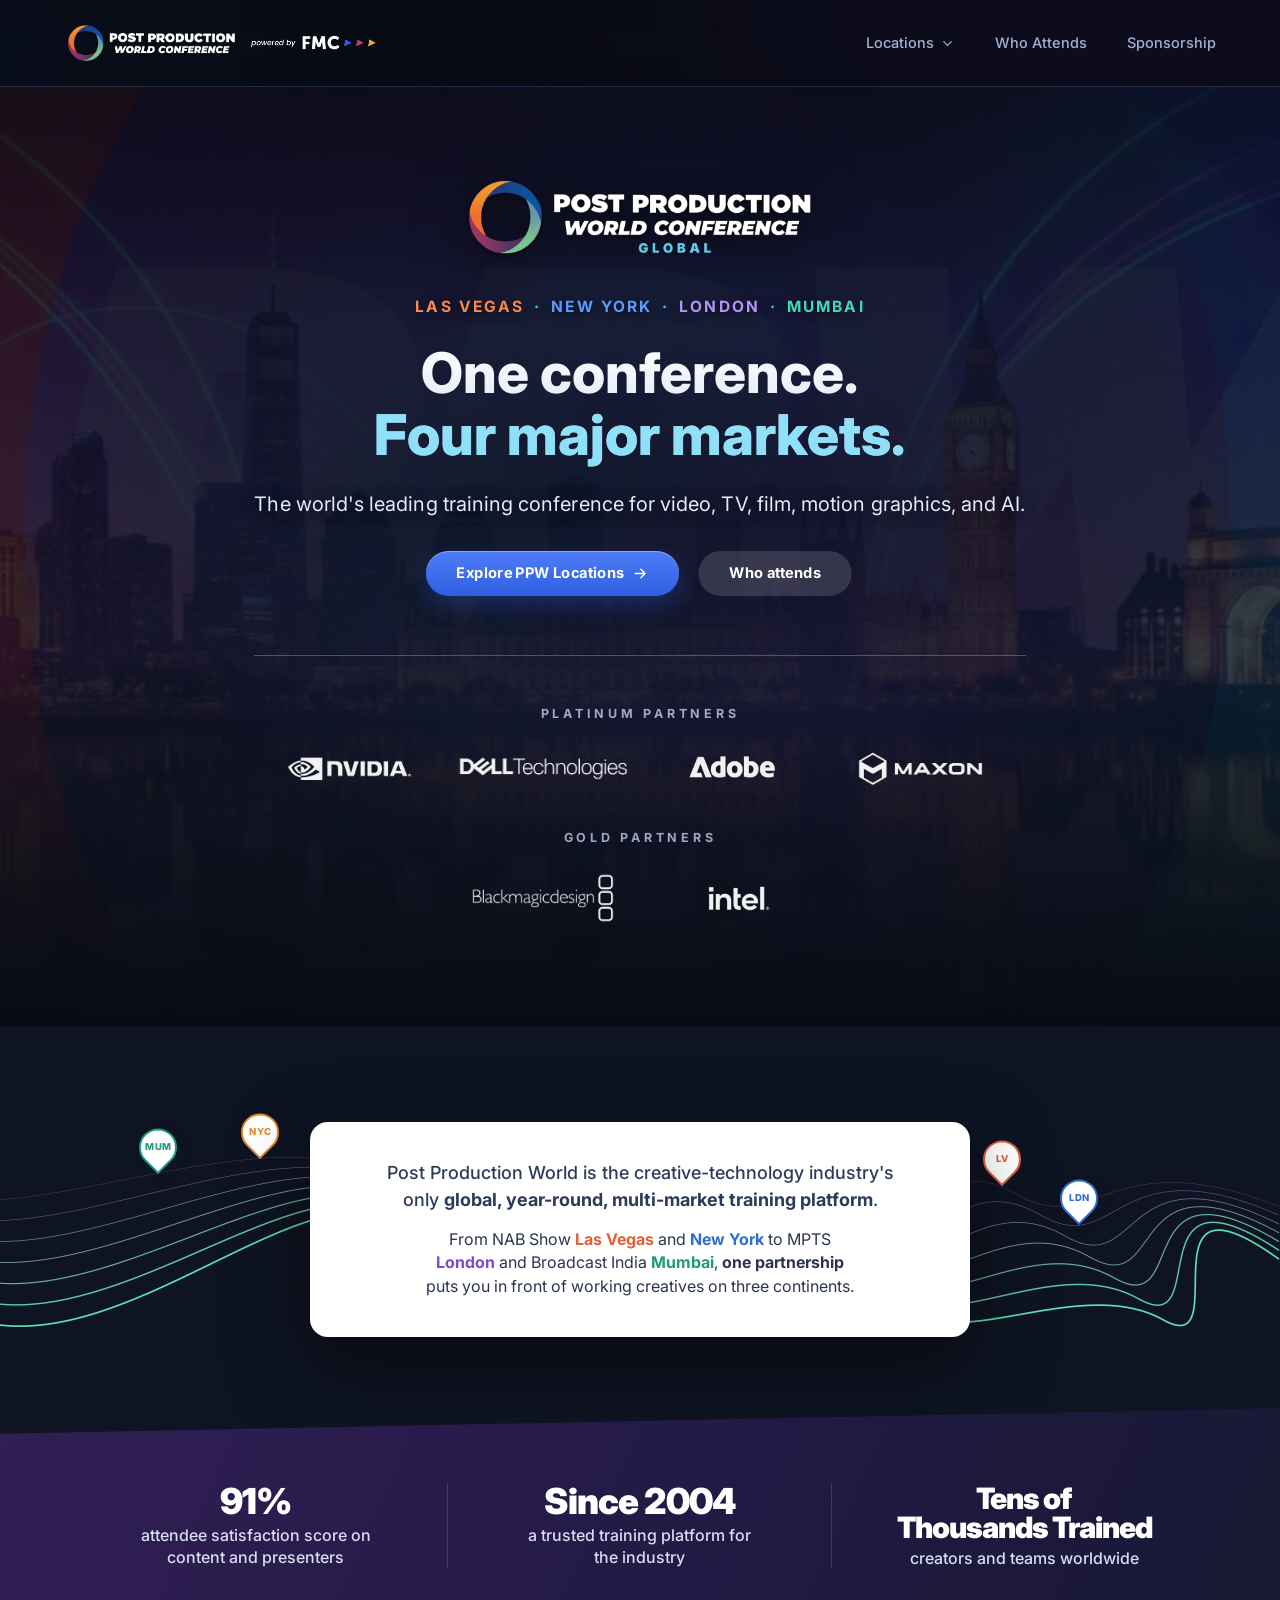
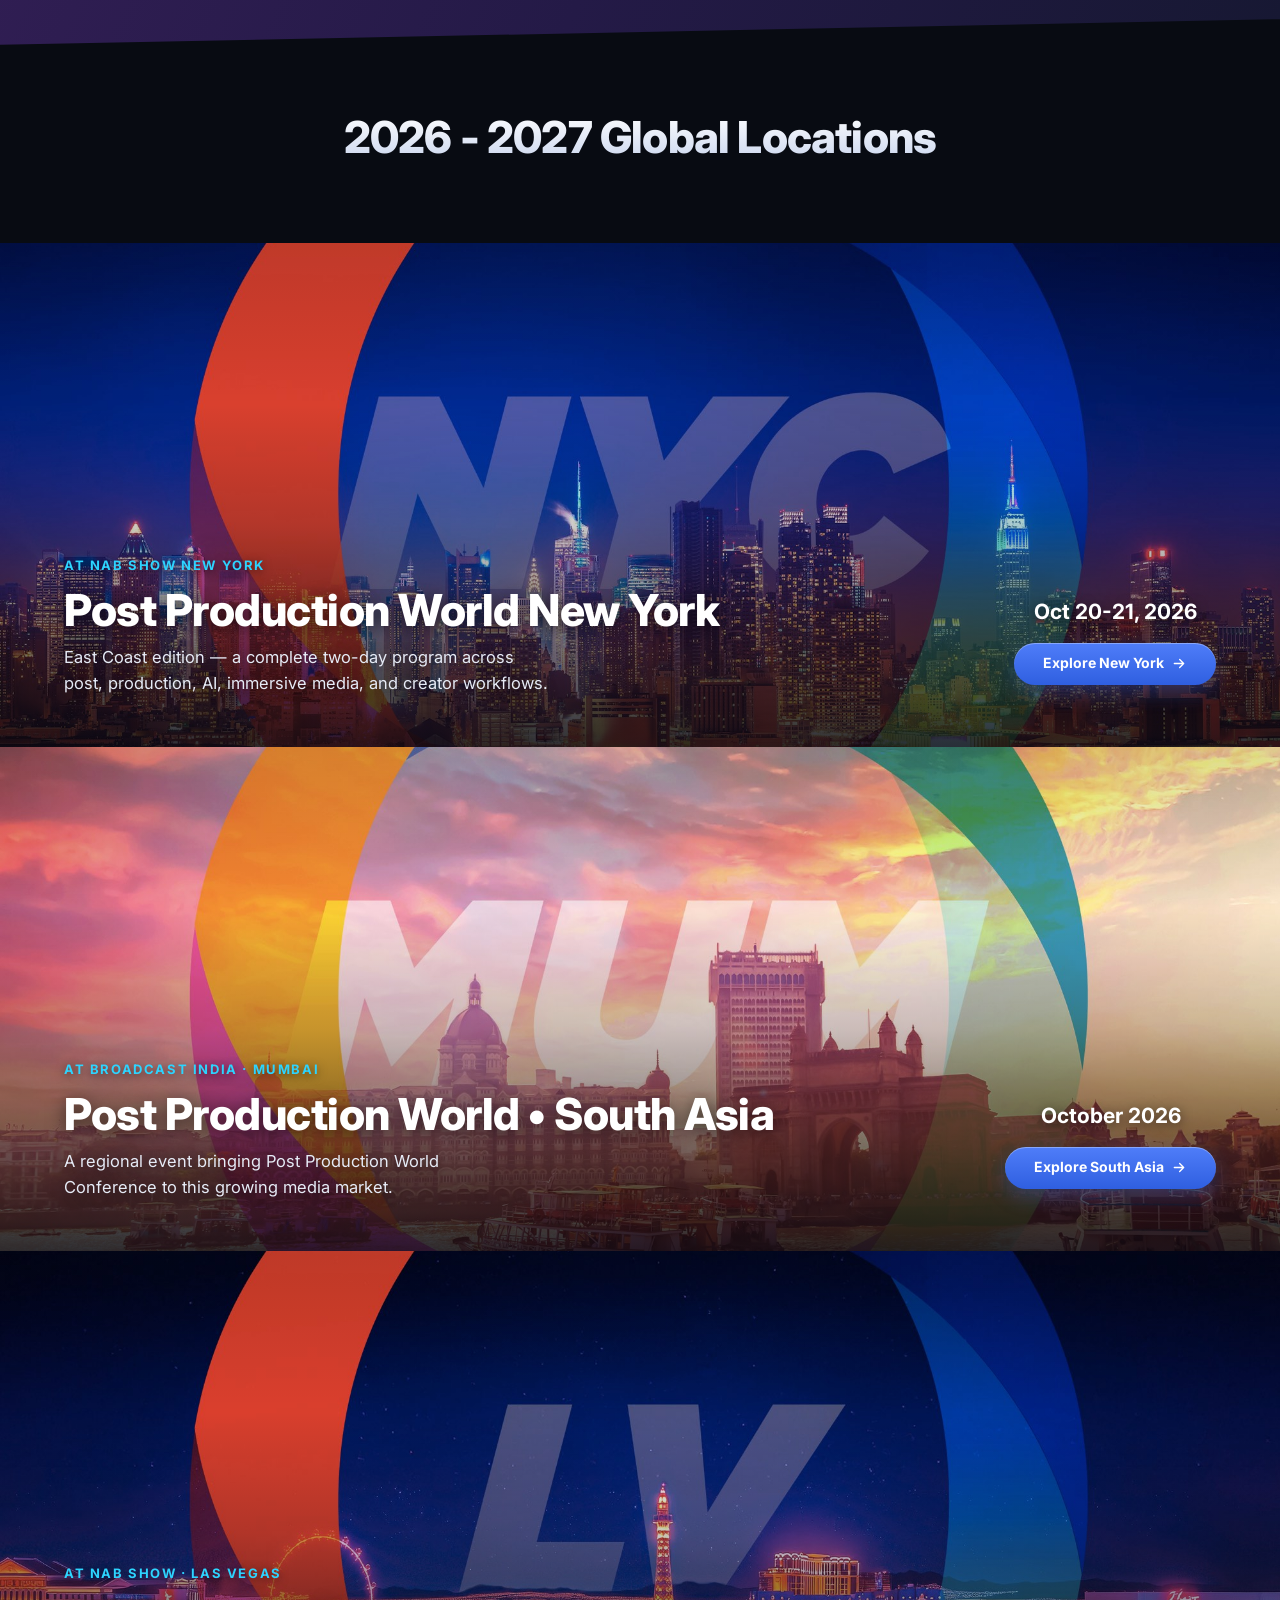
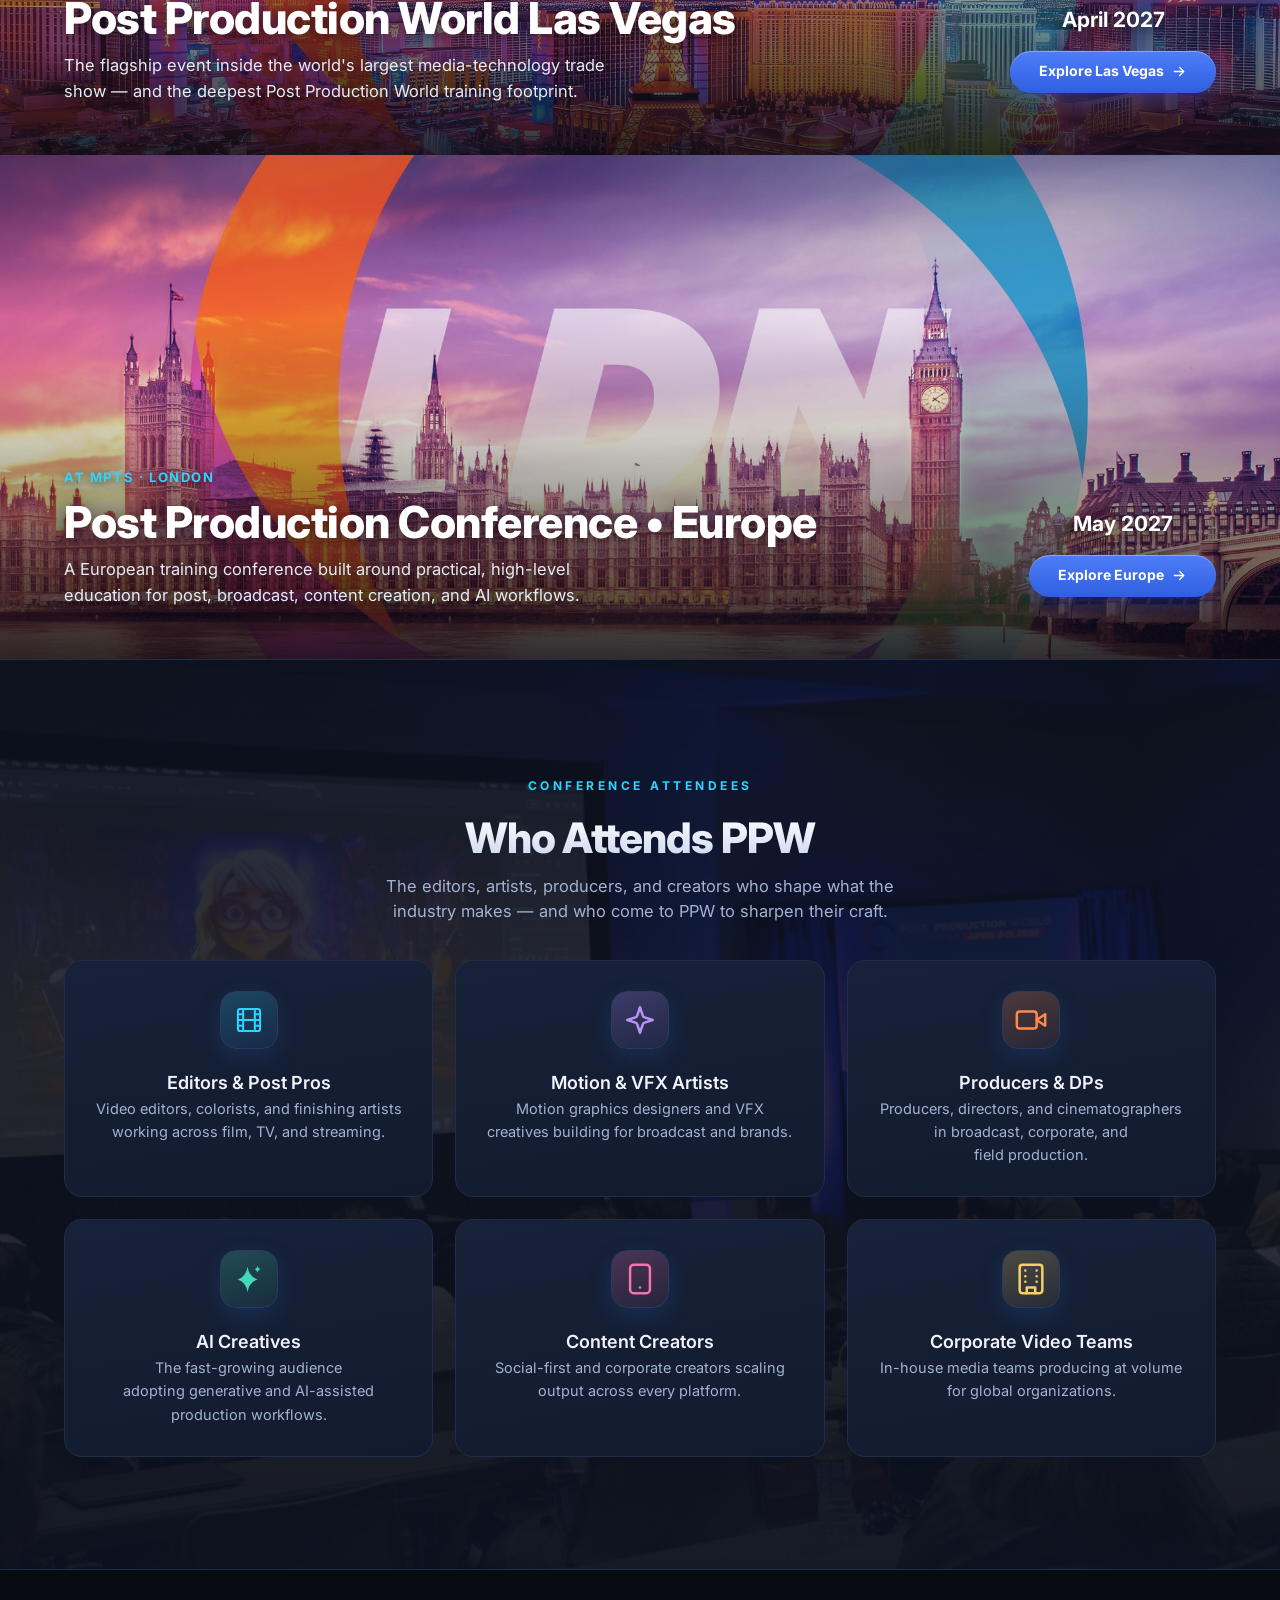
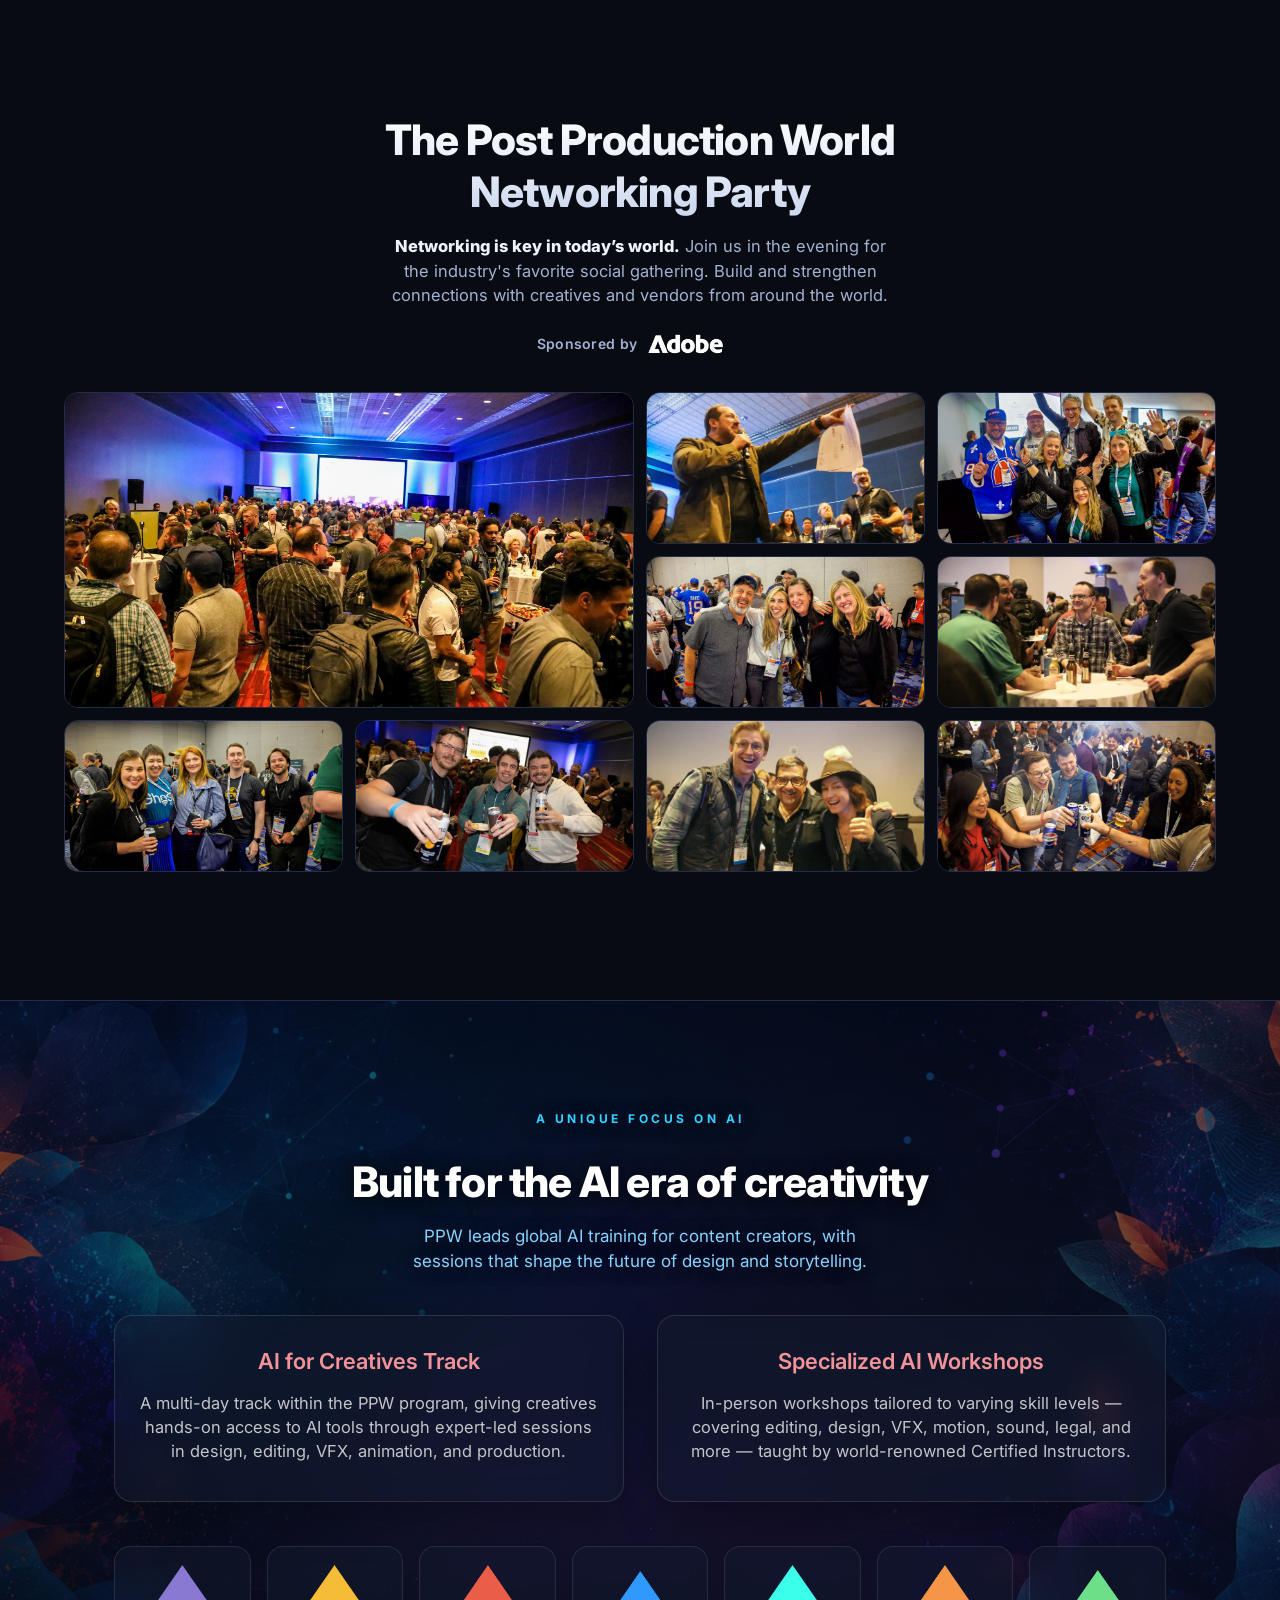
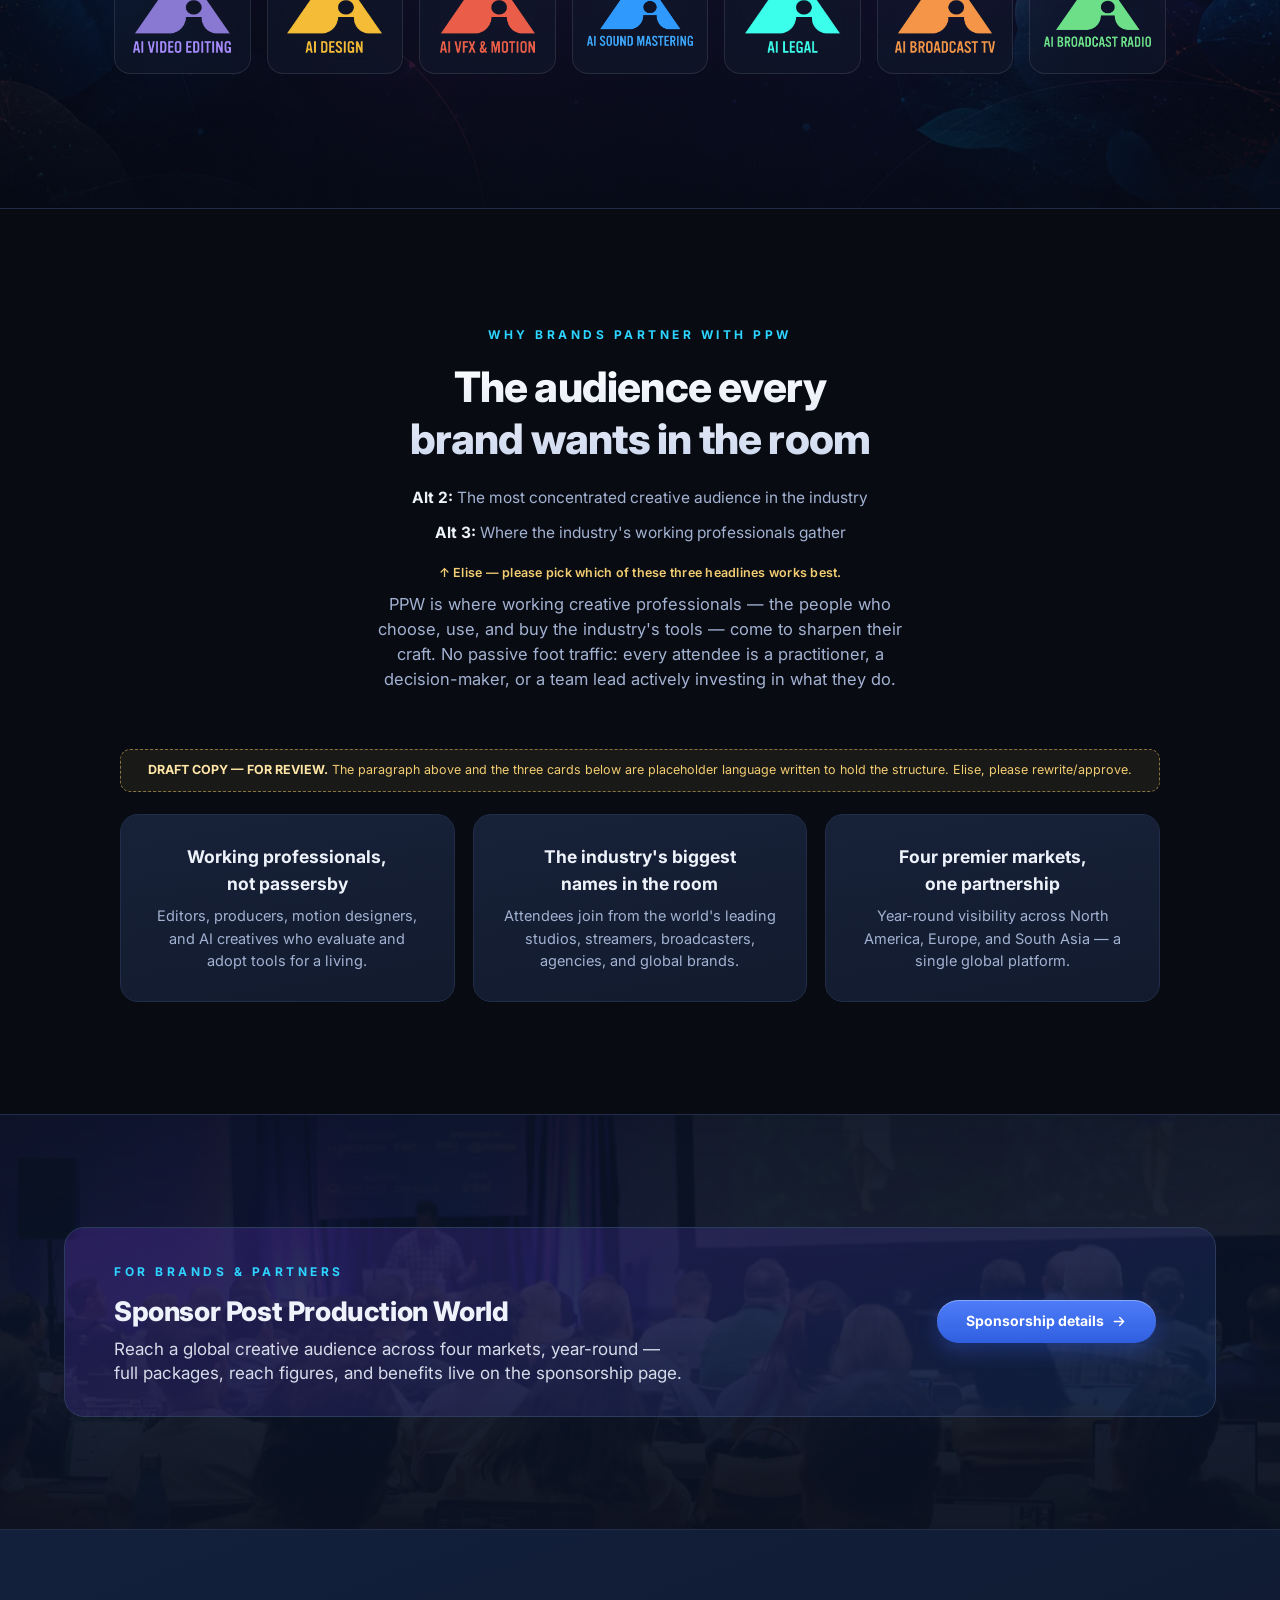
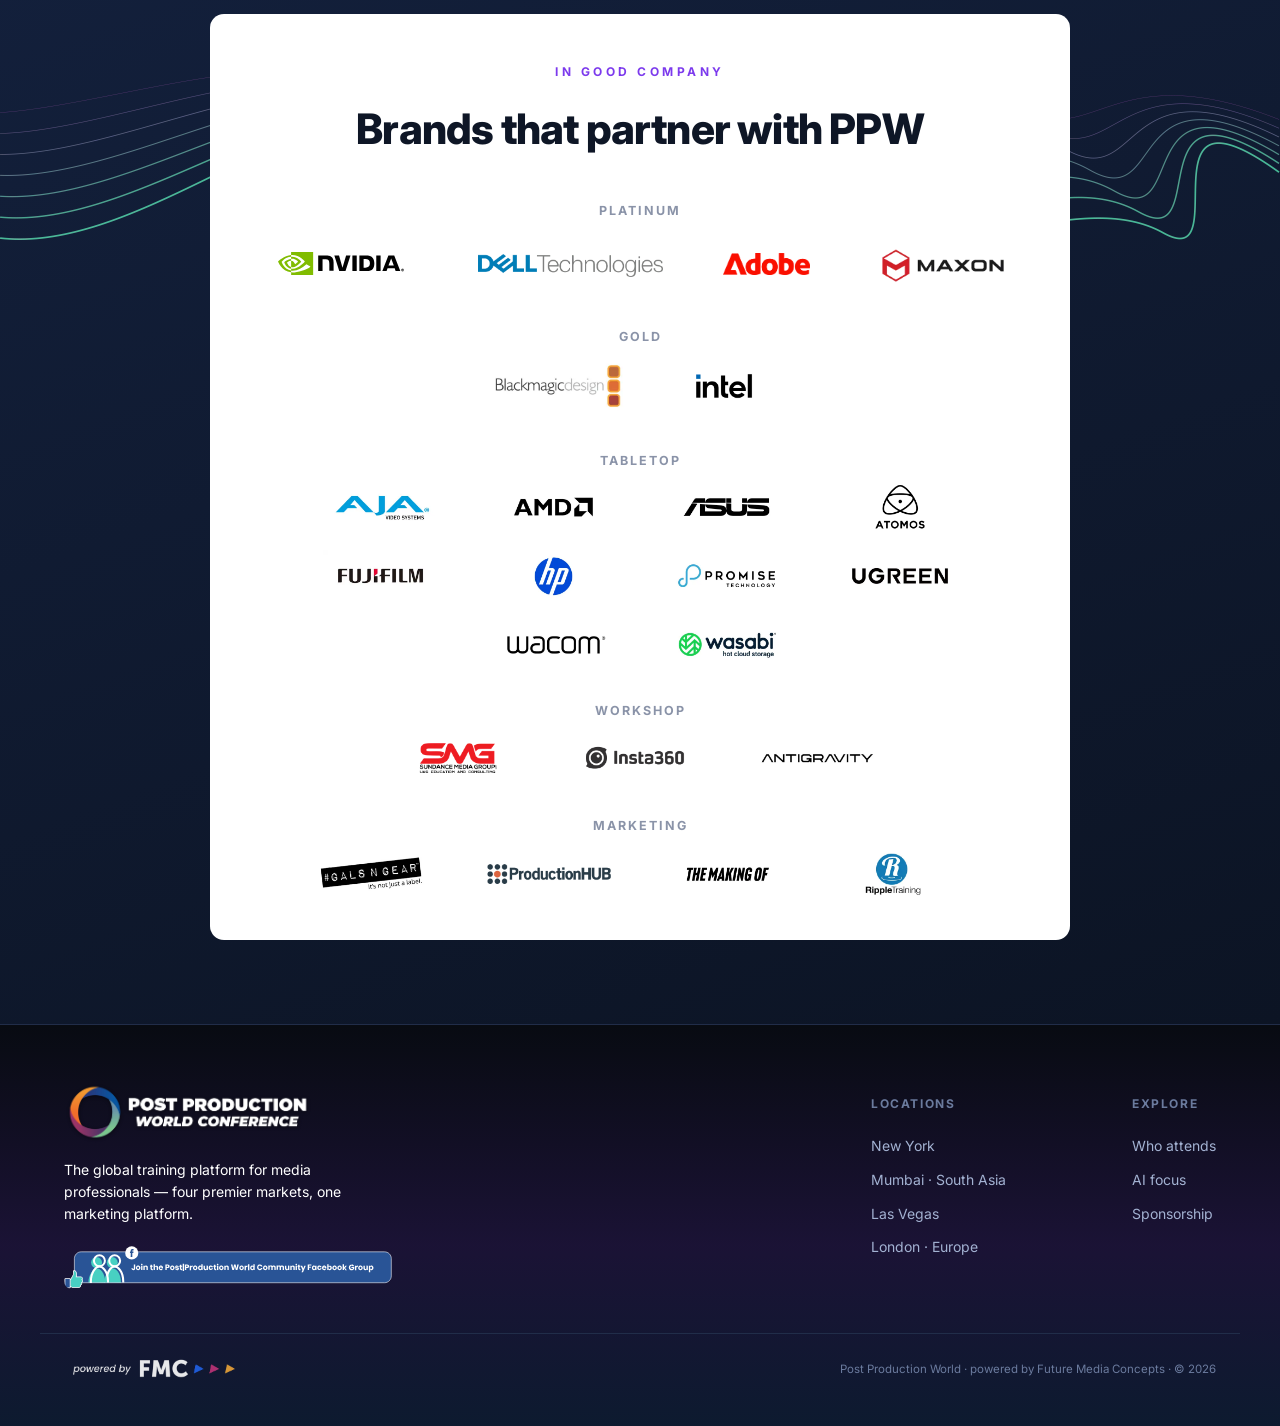
==== index.html @ 7ae93ef2 "Typography + spacing pass; bonus section rebuilt as deck's two-column layout - gb-card lead 18px/500" ====
<!DOCTYPE html>
<html lang="en">
<head>
<meta charset="UTF-8">
<meta name="viewport" content="width=device-width, initial-scale=1.0, viewport-fit=cover">
<title>Post Production World Conference — The Global Platform for Media Professionals</title>
<link rel="preconnect" href="https://fonts.googleapis.com">
<link rel="preconnect" href="https://fonts.gstatic.com" crossorigin>
<link rel="preconnect" href="https://api.fontshare.com" crossorigin>
<link href="https://api.fontshare.com/v2/css?f[]=satoshi@400,500,700,900&display=swap" rel="stylesheet">
<link href="https://fonts.googleapis.com/css2?family=Inter:wght@400;500;600;700;800&display=swap" rel="stylesheet">
<style>
  :root{--bg:#080b12;--bg-2:#0e1422;--panel:#121b2e;--panel-2:#172138;--line:#212d49;--line-2:#2c3a5c;--ink:#eef2fb;--ink-dim:#a3b2d2;--ink-faint:#6b7b9e;--accent:#3b82f6;--accent-2:#2dd4ff;--gold:#f6cf6a;--radius:18px;--maxw:1200px;--shadow:0 24px 60px rgba(0,0,0,.45)}
  *{box-sizing:border-box}
  html{-webkit-text-size-adjust:100%;scroll-behavior:smooth}
  body{margin:0;color:var(--ink);line-height:1.55;-webkit-font-smoothing:antialiased;font-size:16px;font-family:"Satoshi","Inter",-apple-system,BlinkMacSystemFont,"Segoe UI",Roboto,sans-serif;background:radial-gradient(1100px 720px at 86% -6%, rgba(124,58,237,.24), transparent 60%),
      radial-gradient(1000px 640px at -12% 6%, rgba(45,130,246,.20), transparent 58%),
      radial-gradient(1200px 900px at 50% 112%, rgba(109,40,217,.20), transparent 62%),
      var(--bg);background-attachment:fixed}
  a{color:inherit}
  .wrap{max-width:var(--maxw);margin:0 auto;padding:0 24px}
  h1,h2,h3{font-family:"Satoshi","Inter",sans-serif;text-wrap:balance;margin:0}
  p,.sec-desc,.hero-sub,.desc{text-wrap:pretty}
  .ic{width:1em;height:1em;display:inline-block;fill:none;stroke:currentColor;stroke-width:2;stroke-linecap:round;stroke-linejoin:round;flex:none}
  .proto-banner{background:linear-gradient(90deg,#19233c,#141d33);border-bottom:1px solid var(--line);font-size:12.5px;color:var(--ink-dim);text-align:center;padding:8px 16px;letter-spacing:.2px}
  .proto-banner b{color:var(--ink)}
  /* ---------- nav ---------- */
  header.nav{position:sticky;top:0;z-index:60;background:rgba(8,11,18,.78);backdrop-filter:blur(16px) saturate(1.2);border-bottom:1px solid var(--line)}
  .nav-inner{display:flex;align-items:center;gap:22px;height:86px}
  .nav-logo{height:46px;width:auto;display:block}
  .nav-links{display:flex;gap:40px;margin-left:auto;align-items:center;font-size:14.5px}
  .nav-links a{text-decoration:none;color:var(--ink-dim);font-weight:500;transition:color .15s}
  .nav-links a:hover{color:var(--ink)}
  .dd{position:relative;display:flex;align-items:center}
  .dd-btn{display:inline-flex;align-items:center;gap:6px;background:none;border:0;color:var(--ink-dim);font:inherit;font-size:14.5px;font-weight:500;cursor:pointer;padding:0}
  .dd-btn .ic{width:15px;height:15px;transition:transform .2s}
  .dd:hover .dd-btn,.dd:focus-within .dd-btn{color:var(--ink)}
  .dd:hover .dd-btn .ic,.dd:focus-within .dd-btn .ic{transform:rotate(180deg)}
  .dd:hover .dd-menu,.dd:focus-within .dd-menu{opacity:1;visibility:visible;transform:translateX(-50%) translateY(0)}
  .dd-menu::before{content:"";position:absolute;top:-18px;left:0;right:0;height:18px}
  .dd-menu a{display:flex;align-items:center;justify-content:space-between;gap:18px;padding:12px 14px;border-radius:11px;text-decoration:none}
  .dd-menu a:hover{background:rgba(255,255,255,.05)}
  .dd-menu .lft{display:flex;align-items:center;gap:11px}
  .dd-menu .ic{width:16px;height:16px;color:var(--accent-2)}
  .dd-menu .d{font-size:12.5px;color:var(--ink-faint);white-space:nowrap}
  .dd-menu .all{justify-content:center;color:var(--accent-2);font-weight:700;font-size:13px;margin-top:2px;border-top:1px solid var(--line);border-radius:0 0 11px 11px}
  .btn:hover{transform:translateY(-1px);box-shadow:0 11px 26px rgba(47,95,224,.42),inset 0 1px 0 rgba(255,255,255,.32)}
  .btn.ghost{background:transparent;box-shadow:none;border-color:var(--line-2);color:var(--ink)}
  .btn.ghost:hover{background:rgba(255,255,255,.05);box-shadow:none}
  .btn.gold{background:linear-gradient(180deg,#4f7df9,#2f5fe0);color:#fff;border-color:transparent;box-shadow:0 8px 20px rgba(47,95,224,.32),inset 0 1px 0 rgba(255,255,255,.32)}
  .btn.gold:hover{box-shadow:0 11px 26px rgba(47,95,224,.42),inset 0 1px 0 rgba(255,255,255,.32)}
  @media(max-width:900px){.nav-links{display:none}}
  /* ---------- hero ---------- */
  .hero{position:relative;overflow:hidden;min-height:90vh;display:flex;align-items:center;padding:89px 0 49px;text-align:center}
  .hero-bg{position:absolute;inset:0;z-index:0;background-size:cover;background-position:center center;opacity:1}
  .hero-scrim{position:absolute;inset:0;z-index:0;background:radial-gradient(110% 144% at 39% 50%,rgba(8,11,18,.62),rgba(8,11,18,.12) 127%),linear-gradient(180deg,rgba(8,11,18,.52) 0%,rgba(8,11,18,.28) 22%,rgba(8,11,18,.3) 60%,rgba(8,11,18,.72) 84%,rgba(8,11,18,.97) 99%,var(--bg))}
  .hero-h1 .hl{color:#bef1ff;-webkit-text-fill-color:#93c7ff}
  .hero-h1 .hl2{color:rgba(135,223,250,.91);-webkit-text-fill-color:rgba(135,223,250,.91)}
  .hero-logo{height:74px;width:auto;margin:26px auto 28px;display:block;filter:drop-shadow(0 8px 30px rgba(0,0,0,.95))}
  .hero .wrap{position:relative;z-index:1}
  .eyebrow{display:inline-flex;align-items:center;gap:10px;font-size:15.5px;letter-spacing:2.1px;text-transform:uppercase;color:var(--accent-2);font-weight:700;margin-bottom:24px;text-shadow:0 2px 10px rgba(0,0,0,.5)}
  .eyebrow .dot{width:7px;height:7px;border-radius:50%;background:var(--accent-2);box-shadow:0 0 16px var(--accent-2)}
  .hero-banner{max-width:880px;width:100%;height:auto;margin:0 auto 30px;display:block;border-radius:20px;border:1px solid rgba(255,255,255,.14);box-shadow:0 40px 100px rgba(0,0,0,.65)}
  /* hero partner strip */
  .partner-tier{text-align:center}
  .partner-tier-label{font-size:12.5px;letter-spacing:.3em;text-transform:uppercase;color:rgba(210,220,245,.74);font-weight:700}
  .partner-grid{display:grid;align-items:center;justify-items:center}
  .partner-grid.platinum{grid-template-columns:repeat(4,minmax(0,1fr));gap:40px 4px;max-width:1040px;margin:8px auto 0}
  .partner-grid.gold{grid-template-columns:repeat(2,minmax(0,1fr));gap:36px 0;max-width:388px;margin:30px auto 0}
  .pslot{width:100%;max-width:230px;height:74px;display:flex;align-items:center;justify-content:center}
  .plogo{display:block;width:auto;height:auto;object-fit:contain;opacity:.94;filter:brightness(1.08);transition:opacity .2s}
  .plogo:hover{opacity:1}
  .logo-nvidia{max-width:153px;max-height:47px}
  .logo-dell{max-width:187px;max-height:61px}
  .logo-adobe{max-width:132px;max-height:49px}
  .logo-maxon{max-width:200px;max-height:47px}
  .logo-blackmagic{max-width:162px;max-height:50px}
  .logo-intel{max-width:118px;max-height:46px}
  @media(max-width:820px){
    .partner-grid.platinum{grid-template-columns:repeat(2,1fr);gap:30px 40px;max-width:440px}
    .partner-grid.gold{grid-template-columns:repeat(2,1fr);gap:30px 46px;max-width:380px}
    .pslot{height:56px;max-width:170px}
    .logo-nvidia{max-width:120px;max-height:34px}
    .logo-dell{max-width:146px;max-height:42px}
    .logo-adobe{max-width:104px;max-height:36px}
    .logo-maxon{max-width:150px;max-height:34px}
    .logo-blackmagic{max-width:132px;max-height:38px}
    .logo-intel{max-width:96px;max-height:34px}
  }
  /* ---------- stat band ---------- */
  .statband{border-top:1px solid var(--line);border-bottom:1px solid var(--line);background:rgba(255,255,255,.015)}
  .stats{display:grid;grid-template-columns:repeat(5,1fr)}
  .stat{padding:30px 16px;text-align:center;border-right:1px solid var(--line)}
  .stat:last-child{border-right:0}
  .stat .n{font-family:"Satoshi","Inter",sans-serif;font-size:clamp(26px,3.6vw,36px);font-weight:800;letter-spacing:-1px;background:linear-gradient(180deg,#fff,#a3b2d2);-webkit-background-clip:text;background-clip:text;color:transparent}
  .stat .l{font-size:11.5px;color:var(--ink-faint);text-transform:uppercase;letter-spacing:1.4px;margin-top:8px;font-weight:600}
  @media(max-width:820px){.stats{grid-template-columns:repeat(2,1fr)}.stat{border-bottom:1px solid var(--line)}
    .stat:nth-child(odd){border-right:1px solid var(--line)}.stat:nth-child(even){border-right:0}
    .stat:last-child{grid-column:1/-1;border-bottom:0}}
  .sec-head.center{margin-inline:auto;text-align:center}
  .sec-head.center .sec-desc{max-width:600px;margin-inline:auto;text-wrap:balance}
  /* ---------- location cards ---------- */
  .loc-grid{display:grid;grid-template-columns:repeat(2,1fr);gap:20px}
  @media(max-width:780px){.loc-grid{grid-template-columns:1fr}}
  .loc.featured{border-color:rgba(45,212,255,.5);box-shadow:0 0 0 1px rgba(45,212,255,.25),0 24px 60px rgba(45,212,255,.08)}
  .loc .glow{position:absolute;inset:0;opacity:.6;background:radial-gradient(460px 220px at 100% 0,var(--gc,transparent),transparent 70%)}
  .loc .inner{position:relative;display:flex;flex-direction:column;flex:1;padding:26px 30px 30px}
  .loc-hero{height:212px;background-size:cover;background-position:center;position:relative}
  .loc-hero::after{content:"";position:absolute;inset:0;background:linear-gradient(155deg,var(--gc),transparent 52%),linear-gradient(180deg,transparent 58%,rgba(8,11,18,.35) 82%,var(--panel))}
  .loc-head{display:flex;align-items:center;gap:13px;margin-bottom:20px}
  .loc-ht{flex:1;min-width:0}
  .loc-date{flex:none;text-align:right;padding-left:14px;margin-left:6px;border-left:1px solid var(--line-2)}
  .loc-date .dm{display:block;font-family:"Satoshi","Inter",sans-serif;font-weight:800;font-size:17px;line-height:1.05;letter-spacing:-.3px;white-space:nowrap;color:#fff}
  .loc-date .dy{display:block;font-size:13px;color:var(--ink-dim);margin-top:3px;font-weight:600}
  .loc-ring{width:40px;height:40px;flex:none}
  .loc-name{font-family:"Satoshi","Inter",sans-serif;font-weight:700;font-size:23px;line-height:1.05;letter-spacing:-.4px}
  .loc-region{font-size:13px;color:var(--ink-dim);font-weight:600;margin-top:4px;letter-spacing:.2px}
  .loc .wm{height:54px;width:auto;max-width:100%;object-fit:contain;object-position:left center;display:block;margin-bottom:22px}
  .loc .meta{display:flex;flex-wrap:wrap;gap:9px 18px;margin-bottom:16px}
  .loc .meta span{display:inline-flex;align-items:center;gap:8px;font-size:13.5px;font-weight:600;color:var(--ink-dim)}
  .loc .meta .ic{width:16px;height:16px;color:var(--accent-2)}
  .loc .desc{color:var(--ink-dim);font-size:14.5px;line-height:1.6;margin:0 0 22px}
  .loc .foot{display:flex;align-items:center;justify-content:space-between;gap:14px;margin-top:auto}
  .loc .go{display:inline-flex;align-items:center;gap:8px;font-weight:700;font-size:14.5px;color:var(--accent-2)}
  .loc .go .ic{width:17px;height:17px;transition:transform .18s}
  .loc:hover .go .ic{transform:translateX(4px)}
  .live-tag{display:inline-flex;align-items:center;gap:8px;font-size:11px;font-weight:800;letter-spacing:.6px;text-transform:uppercase;color:var(--accent-2)}
  .live-tag .pulse{width:8px;height:8px;border-radius:50%;background:var(--accent-2);animation:pulse 1.9s infinite}
  @keyframes pulse{0%{box-shadow:0 0 0 0 rgba(45,212,255,.5)}70%{box-shadow:0 0 0 8px rgba(45,212,255,0)}100%{box-shadow:0 0 0 0 rgba(45,212,255,0)}}
  /* ---------- who attends ---------- */
  .who-grid{display:grid;grid-template-columns:repeat(3,1fr);gap:18px}
  @media(max-width:780px){.who-grid{grid-template-columns:1fr}}
  .who{background:linear-gradient(170deg,var(--panel-2),var(--panel));border:1px solid var(--line);border-radius:18px;padding:30px;transition:border-color .18s,transform .18s;text-align:center;display:flex;flex-direction:column;align-items:center}
  .who:hover{border-color:var(--line-2);transform:translateY(-4px)}
  .who .ibox{width:58px;height:58px;border-radius:16px;display:flex;align-items:center;justify-content:center;background:linear-gradient(160deg,rgba(45,212,255,.22),rgba(59,130,246,.10));border:1px solid var(--line-2);color:var(--accent-2);box-shadow:0 8px 24px rgba(45,130,246,.16)}
  .who:nth-child(2) .ibox{background:linear-gradient(160deg,rgba(167,139,250,.26),rgba(167,139,250,.08));color:#b794f6}
  .who:nth-child(3) .ibox{background:linear-gradient(160deg,rgba(255,138,76,.24),rgba(255,138,76,.07));color:#ff8a4c}
  .who:nth-child(4) .ibox{background:linear-gradient(160deg,rgba(67,217,184,.24),rgba(67,217,184,.07));color:#43d9b8}
  .who:nth-child(5) .ibox{background:linear-gradient(160deg,rgba(244,114,182,.24),rgba(244,114,182,.07));color:#f472b6}
  .who:nth-child(6) .ibox{background:linear-gradient(160deg,rgba(246,207,106,.24),rgba(246,207,106,.07));color:#f6cf6a}
  .who p{margin:0;color:var(--ink-dim);font-size:14.5px;line-height:1.6}
  /* ---------- sponsorship value prop ---------- */
  .spon-wrap{background:linear-gradient(160deg,rgba(59,130,246,.12),rgba(45,212,255,.04));border:1px solid var(--line-2);border-radius:26px;padding:48px}
  @media(max-width:600px){.spon-wrap{padding:30px}}
  .spon-grid{display:grid;grid-template-columns:1.1fr .9fr;gap:40px;align-items:center}
  @media(max-width:860px){.spon-grid{grid-template-columns:1fr;gap:28px}}
  .spon-points{list-style:none;padding:0;margin:22px 0 0}
  .spon-points li{display:flex;gap:13px;padding:11px 0;font-size:15px;color:var(--ink-dim);line-height:1.5;border-bottom:1px solid rgba(255,255,255,.07)}
  .spon-points li b{color:#fff}
  .spon-points .ck{flex:none;width:22px;height:22px;border-radius:50%;background:rgba(45,212,255,.16);color:var(--accent-2);display:flex;align-items:center;justify-content:center;margin-top:1px}
  .spon-points .ck .ic{width:13px;height:13px}
  .tiers{display:flex;flex-direction:column;gap:13px}
  .tier-row{display:flex;align-items:center;justify-content:space-between;gap:14px;background:var(--panel);border:1px solid var(--line);border-radius:14px;padding:18px 20px}
  .tier-row .tn{font-family:"Satoshi","Inter",sans-serif;font-weight:700;font-size:16px}
  .tier-row .tt{font-size:12.5px;color:var(--ink-faint);margin-top:3px}
  .tier-row.plat{border-color:rgba(246,207,106,.45);background:linear-gradient(160deg,rgba(246,207,106,.10),transparent)}
  .tier-row.plat .tn{color:var(--gold)}
  .dot-tier{width:11px;height:11px;border-radius:50%;flex:none}
  /* ---------- sponsor wall ---------- */
  .tier-label{text-align:center;font-size:12.5px;letter-spacing:2px;text-transform:uppercase;color:#9099ac;font-weight:700;margin:42px 0 24px}
  .wall{display:flex;flex-wrap:wrap;align-items:center;justify-content:center;gap:30px 56px;margin-inline:auto}
  .wall.table{max-width:980px}
  .wall.workshop{max-width:600px}
  .wall.marketing{max-width:840px}
  .tile{background:none;border:0;box-shadow:none;padding:0;display:flex;align-items:center;justify-content:center}
  /*LOWER-CHIP*/
  .wall.table .tile,.wall.workshop .tile,.wall.marketing .tile{background:#fff;border-radius:12px;padding:0 22px;height:62px;box-shadow:0 8px 22px rgba(0,0,0,.28)}
  .tile img{filter:none;opacity:1;width:auto;object-fit:contain}
  @media(max-width:760px){.wall{gap:24px 38px}.wall .tile img{height:30px!important;max-width:130px}}
  /* ---------- cta strip ---------- */
  .cta-strip{position:relative;overflow:hidden;text-align:center;background:linear-gradient(160deg,var(--panel),var(--bg-2));border:1px solid var(--line-2);border-radius:26px;padding:60px 30px}
  .cta-strip .glow{position:absolute;inset:0;background:radial-gradient(600px 240px at 50% 0,rgba(45,212,255,.14),transparent 70%)}
  .cta-strip h2{position:relative;font-size:clamp(28px,4vw,40px);font-weight:800;letter-spacing:-.6px;margin-bottom:14px}
  .cta-strip p{position:relative;color:var(--ink-dim);max-width:560px;margin:0 auto 30px;font-size:16.5px}
  .cta-strip .hero-cta{position:relative}
  /* AI focus */
  #ai::after{content:"";position:absolute;inset:0;z-index:0;background:linear-gradient(180deg,rgba(8,11,18,.5),rgba(8,11,18,.72))}
  #ai .wrap{position:relative;z-index:1}
  .ai-wrap{position:relative;border:1px solid rgba(255,255,255,.1);border-radius:26px;padding:50px;background:rgba(10,14,24,.32);backdrop-filter:blur(3px)}
  #ai .sec-desc{color:#86d3ff;font-size:17px;line-height:21px}
  .ai-wrap>*{position:relative;z-index:1}
  /* networking collage */
  .collage{display:grid;grid-template-columns:repeat(4,1fr);grid-auto-rows:152px;gap:12px}
  .collage a{overflow:hidden;border-radius:14px;border:1px solid var(--line);display:block}
  .collage img{width:100%;height:100%;object-fit:cover;display:block;transition:transform .35s}
  .collage a:hover img{transform:scale(1.05)}
  .collage .big{grid-column:span 2;grid-row:span 2}
  @media(max-width:700px){.collage{grid-template-columns:repeat(2,1fr);grid-auto-rows:128px}.collage .big{grid-column:span 2;grid-row:span 2}}
  @media(max-width:600px){.ai-wrap{padding:30px}}
  .ai-cards{display:grid;grid-template-columns:1fr 1fr;gap:33px;margin-top:40px}
  @media(max-width:760px){.ai-cards{grid-template-columns:1fr}}
  .ai-card h3{font-size:22px;margin:0 0 14px;font-weight:600;color:#f19399}
  .ai-card p{margin:0;color:#c3c5c8;font-size:16.5px;line-height:1.45}
  .ai-badge svg{width:50px;height:50px}
  .ai-badge .bl{font-size:13px;font-weight:700;letter-spacing:.2px;color:var(--ink);line-height:1.25}
  .ai-badge .bc{font-size:9.5px;letter-spacing:2px;text-transform:uppercase;color:var(--ink-dim);font-weight:600}
  .foot-logo{height:30px;margin:0 auto 18px;display:block;opacity:.92}
  /* ===== premium pass ===== */
  section.block>.wrap{position:relative;z-index:1}
  .loc{position:relative;background:radial-gradient(135% 60% at 50% 0,var(--gc),transparent 56%),linear-gradient(170deg,var(--panel),var(--bg-2));border:1px solid var(--line);border-radius:var(--radius);padding:0;overflow:hidden;text-decoration:none;display:flex;flex-direction:column;transition:transform .2s,border-color .2s,box-shadow .25s}
  .loc:hover{border-color:var(--line-2);transform:translateY(-4px);box-shadow:0 24px 60px rgba(0,0,0,.45),0 0 0 1px rgba(124,58,237,.28),0 18px 50px rgba(124,58,237,.2)}
  .who,.fcard{transition:transform .2s,border-color .2s,box-shadow .25s}
  .who:hover,.fcard:hover{box-shadow:0 22px 50px rgba(0,0,0,.4),0 0 40px rgba(99,102,241,.13)}
  .reveal{opacity:0;transform:translateY(24px);transition:opacity .8s cubic-bezier(.2,.7,.2,1),transform .8s cubic-bezier(.2,.7,.2,1)}
  .reveal.in{opacity:1;transform:none}
  .review-strip{background:rgba(245,196,81,.1);border-bottom:1px solid rgba(245,196,81,.34);color:#f3cd72;font-size:12px;text-align:center;padding:7px 16px;letter-spacing:.2px}
  .review-strip b{color:#ffe6a6}
  .review-flag{max-width:var(--maxw);margin:18px auto 0;padding:10px 16px;font-size:12.5px;line-height:1.5;color:#f3cd72;background:rgba(245,196,81,.07);border:1px dashed rgba(245,196,81,.4);border-radius:10px}
  .review-flag b{color:#ffe6a6}
  .spon-bridge{display:flex;align-items:center;justify-content:space-between;gap:28px;flex-wrap:wrap;background:linear-gradient(160deg,rgba(124,58,237,.22),rgba(45,130,246,.10));border:1px solid var(--line-2);border-radius:20px;padding:30px 49px}
  .spon-bridge .sb-h{font-family:"Satoshi","Inter",sans-serif;font-size:27px;font-weight:800;margin:8px 0 6px;letter-spacing:-.4px}
  @media(max-width:700px){.spon-bridge{padding:26px 24px}}
  footer{text-align:center;position:relative;overflow:hidden;border-top:1px solid var(--line);padding:0;margin-top:0}
  .foot-glow{position:absolute;inset:0;background:linear-gradient(180deg,transparent,rgba(124,58,237,.16) 55%,rgba(45,130,246,.13));pointer-events:none}
  .foot-inner{position:relative;display:grid;grid-template-columns:1fr auto auto;gap:95px;padding:53px 24px 38px;text-align:left}
  .foot-inner > .foot-col:nth-child(2){padding-right:11px}
  .foot-ppw{height:68px;width:auto;margin-bottom:13px;display:block}
  .foot-brand p{color:#ffffff;font-size:14px;line-height:1.6;max-width:330px;margin:0 0 20px}
  .fb-btn{display:inline-flex;align-items:center;gap:10px;background:#1877f2;color:#fff;text-decoration:none;font-weight:700;font-size:14px;padding:11px 18px;border-radius:12px;box-shadow:0 10px 26px rgba(24,119,242,.4);transition:transform .15s}
  .fb-btn:hover{transform:translateY(-1px)}
  .fb-btn svg{width:18px;height:18px;fill:#fff}
  .foot-col h4{font-size:12px;letter-spacing:1.6px;text-transform:uppercase;color:var(--ink-faint);margin:17px 0 16px;font-weight:700}
  .foot-col a{display:block;color:var(--ink-dim);text-decoration:none;font-size:14px;padding:6px 0}
  .foot-col a:hover{color:var(--ink)}
  .foot-bottom{position:relative;display:flex;align-items:center;justify-content:space-between;gap:18px;flex-wrap:wrap;border-top:1px solid var(--line);padding:22px 24px 44px}
  .foot-fmc{height:26px;width:auto;opacity:.9;padding-left:9px}
  footer .small{color:var(--ink-faint);font-size:12.5px;line-height:1.5}
  @media(max-width:760px){.foot-inner{grid-template-columns:1fr 1fr;gap:30px;padding:46px 22px 30px}.foot-brand{grid-column:1/-1}}
  /* comparison labels */
  .cmp-label{max-width:var(--maxw);margin:0 auto;padding:0 24px;text-align:center}
  .cmp-label .tag{display:inline-block;font-size:10.5px;letter-spacing:2px;text-transform:uppercase;color:#06222a;background:var(--accent-2);padding:5px 12px;border-radius:999px;font-weight:800}
  .cmp-label .lbl{display:block;margin-top:10px;color:var(--ink-faint);font-size:12.5px;letter-spacing:1.4px;text-transform:uppercase;font-weight:700}
  /* editions B */
  .editions-b{position:relative;overflow:hidden}
  .editions-b .edb-bg{position:absolute;inset:0;background:url(ppw-assets/global-map.webp) center/cover;opacity:.1;z-index:0}
  .editions-b::after{content:"";position:absolute;inset:0;background:radial-gradient(1100px 520px at 50% 24%,rgba(124,58,237,.14),transparent 72%);z-index:1;pointer-events:none}
  .wave-top{position:absolute;top:-1px;left:0;width:100%;line-height:0;z-index:3}
  .wave-top svg{width:100%;height:56px;display:block}
  .edb-grid{display:grid;grid-template-columns:1fr 1fr;gap:22px;margin-top:8px}
  @media(max-width:780px){.edb-grid{grid-template-columns:1fr}}
  .edb-card{position:relative;display:block;border-radius:20px;overflow:hidden;border:1px solid var(--line);border-top:3px solid var(--rc);text-decoration:none;background:var(--panel);transition:transform .2s,border-color .2s,box-shadow .25s}
  .edb-card:hover{transform:translateY(-4px);box-shadow:0 26px 60px rgba(0,0,0,.4)}
  .edb-img{height:236px;background-size:cover;background-position:center 36%;position:relative}
  .edb-img::after{content:"";position:absolute;inset:0;background:linear-gradient(180deg,transparent 42%,rgba(8,11,18,.5) 76%,var(--panel))}
  .edb-body{position:relative;padding:0 26px 26px;margin-top:-44px;z-index:1}
  .edb-name{font-family:"Satoshi","Inter",sans-serif;font-size:24px;font-weight:800;color:var(--rc);letter-spacing:-.4px}
  .edb-meta{color:var(--accent-2);font-size:13px;font-weight:600;margin-top:7px;letter-spacing:.2px}
  .edb-copy{color:var(--ink-dim);font-size:14.5px;line-height:1.55;margin:12px 0 0;max-width:46ch}
  .edb-go{display:inline-flex;align-items:center;gap:8px;color:#fff;font-weight:700;font-size:14px;margin-top:18px}
  .edb-go .ic{width:16px;height:16px}
  /* light relief section */
  .light-sec{background:#f5f7fb;border-top:1px solid #e4e8f0;border-bottom:1px solid #e4e8f0}
  .light-sec .sec-kicker{color:#7c3aed}
  .light-sec .sec-title{color:#0f1830;-webkit-text-fill-color:#0f1830}
  .light-sec .sec-desc{color:#4a5570}
  .light-sec .who{background:#fff;border-color:#e6e9f1;box-shadow:0 10px 30px rgba(20,30,60,.06)}
  .light-sec .who h4{color:#0f1830}
  .light-sec .who p{color:#4a5570}
  .light-sec .who .ibox{background:linear-gradient(160deg,#efe9ff,#e6f0ff);border-color:#e0e4ef;color:#6d40e0}
  .nav-brand{display:flex;align-items:center;gap:12px;text-decoration:none}
  .nb-ppw{height:48px;width:auto;display:block}
  .nb-by{font-size:9.5px;letter-spacing:1px;text-transform:uppercase;color:var(--ink-dim);font-weight:600;white-space:nowrap}
  .nb-fmc{height:20px;width:auto;display:block}
  @media(max-width:600px){.nb-by{display:none}.nb-ppw{height:40px}.nb-fmc{height:17px}}
  .fb-link{display:inline-block}
  .fb-link img{width:328px;max-width:100%;height:auto;display:block;border-radius:8px}
  .spon-bridge .sb-text{flex:1 1 440px;max-width:660px}
  .spon-bridge p{margin:0;color:#d5dce9;font-size:17px;line-height:1.4;text-wrap:pretty}
  .upcoming{position:relative;overflow:hidden}
  .up-bg{position:absolute;inset:0;z-index:0;background:linear-gradient(180deg,#251b50,#191540)}
  .up-bg::after{content:"";position:absolute;inset:0;background:url(ppw-assets/global-map.webp) center/cover;opacity:.18}
  .up-title{position:relative;z-index:1;text-align:center;font-size:clamp(22px,3vw,30px);font-weight:700;color:#fff;margin-bottom:34px}
  .ucard-grid{position:relative;z-index:1;display:grid;grid-template-columns:1fr 1fr;gap:22px;max-width:860px;margin:0 auto}
  @media(max-width:700px){.ucard-grid{grid-template-columns:1fr;max-width:420px}}
  .ucard{position:relative;display:block;aspect-ratio:1/.88;border-radius:8px;overflow:hidden;text-decoration:none;border:1px solid rgba(255,255,255,.14);transition:transform .2s}
  .ucard:hover{transform:translateY(-3px)}
  .ucard-img{position:absolute;inset:0;background-size:cover;background-position:center}
  .ucard::after{content:"";position:absolute;inset:0;background:linear-gradient(180deg,rgba(10,8,26,.5),rgba(10,8,26,.15) 45%,rgba(10,8,26,.55))}
  .ucard-body{position:absolute;inset:0;z-index:1;display:flex;flex-direction:column;align-items:center;gap:14px;padding:26px 20px}
  .ucard-wm{width:86%;max-width:310px;height:auto;filter:drop-shadow(0 4px 14px rgba(0,0,0,.5))}
  .ucard-host{height:44px;width:auto;max-width:62%;object-fit:contain;margin-top:4px;filter:drop-shadow(0 4px 14px rgba(0,0,0,.5))}
  .ucard-btn{margin-top:auto;background:#16526e;color:#fff;font-weight:700;font-size:13px;padding:9px 20px;border-radius:5px}
  /* proof band */
  .proof-band{position:relative;background:linear-gradient(115deg,#311e54 0%,#241a47 48%,#171833 100%);padding:62px 0;clip-path:polygon(0 24px,100% 0,100% 100%,0 calc(100% - 24px));margin-top:-1px}
  .proof-grid{display:grid;grid-template-columns:repeat(3,1fr);gap:0;align-items:stretch}
  .proof .pn{font-family:"Satoshi","Inter",sans-serif;font-weight:900;color:#fff;font-size:clamp(26px,2.8vw,40px);line-height:1;letter-spacing:-1px;text-wrap:balance}
  @media(max-width:780px){.proof-band{clip-path:polygon(0 14px,100% 0,100% 100%,0 calc(100% - 14px));padding:56px 0}.proof-grid{grid-template-columns:1fr;gap:30px}}
  /* hero partners uniform + inline */
  .city-sec{display:block;position:relative;height:clamp(420px,56vh,600px);overflow:hidden;text-decoration:none;border-top:1px solid transparent;background-image:linear-gradient(90deg,transparent,rgba(120,190,255,.85),rgba(160,120,255,.85),transparent);background-size:100% 1px;background-repeat:no-repeat;background-position:top}
  .city-img{position:absolute;inset:0;background-size:cover;background-position:center;transition:transform .7s ease}
  .city-sec:hover .city-img{transform:scale(1.045)}
  .city-img::after{content:"";position:absolute;inset:0;background:linear-gradient(180deg,rgba(8,8,18,.12),transparent 32%,rgba(8,8,18,.2) 56%,rgba(8,8,18,.84))}
  .city-info{position:absolute;left:0;right:0;bottom:0;z-index:1;padding:0 0 clamp(28px,4vw,50px)}
  .city-row{display:flex;align-items:flex-end;justify-content:space-between;gap:28px}
  .city-ev{font-size:13px;letter-spacing:1.6px;text-transform:uppercase;color:var(--accent-2);font-weight:700;margin-bottom:1px;text-shadow:0 2px 10px rgba(0,0,0,.6)}
  .city-h{font-family:"Satoshi","Inter",sans-serif;font-size:clamp(28px,3.6vw,44px);color:#fff;font-weight:800;margin:0 0 1px;letter-spacing:-.5px;text-shadow:0 3px 18px rgba(0,0,0,.6)}
  .city-cta{text-align:right;flex:none}
  @media(max-width:780px){.city-sec{height:clamp(360px,62vh,520px)}.city-row{flex-direction:column;align-items:flex-start;gap:16px}.city-cta{text-align:left}}
  /* premium spacing pass */
  section.block{border-top:1px solid var(--line);position:relative;padding:112px 0}
  .light-sec,#ai{padding:54px 0 84px}
  .sec-head{max-width:740px;margin-bottom:58px}
  #networking .sec-head{margin-bottom:32px}
  #attendees .sec-head{margin-bottom:36px}
  .sec-kicker{font-size:12px;letter-spacing:3.5px;text-transform:uppercase;color:var(--accent-2);font-weight:700;display:inline-block;margin-bottom:0px}
  #ai .sec-kicker{margin-bottom:11px}
  .sec-title{font-size:clamp(28px,4vw,42px);font-weight:800;letter-spacing:-.8px;line-height:1.24;padding-bottom:.14em;background:linear-gradient(180deg,#fff,#c9d5ee);-webkit-background-clip:text;background-clip:text;color:transparent;margin-top:16px}
  .city-sec{border-top:0}
  #locations{padding:97px 0 0;min-height:auto}
  #locations .sec-title{font-size:44px}
  #networking{padding:128px 0 128px}
  .cards3,.who-grid{gap:22px}
  .hero-brand{display:flex;flex-direction:column;align-items:center;gap:12px;margin:0 auto 33px}
  .hero-og{height:85px;width:auto;filter:drop-shadow(0 8px 28px rgba(0,0,0,.85))}
  .hero-ring{width:66px;height:66px;filter:drop-shadow(0 8px 26px rgba(0,0,0,.75))}
  .hb-main{font-family:"Satoshi","Inter",sans-serif;font-weight:800;font-size:clamp(28px,3.3vw,42px);color:#fff;letter-spacing:-.5px;line-height:1;text-shadow:0 3px 18px rgba(0,0,0,.6)}
  .hb-tag{font-size:14px;letter-spacing:5px;text-transform:uppercase;color:var(--accent-2);font-weight:700}
  #locations .sec-title,#attendees .sec-title{padding-bottom:0}
  .spon-bridge p,.spon-bridge .sb-text p{text-wrap:balance;max-width:640px}
  /* white sponsor wall */
  .sponsors-light .sec-kicker{color:#7c3aed!important}
  .sponsors-light .sec-title{color:#0e1626!important;-webkit-text-fill-color:#0e1626!important;background:none!important;margin-top:20px}
  @media(max-width:760px){.wall .tile img{height:34px!important;max-width:130px!important}}
  /* AI badges: one line + glass card */
  .ai-badges{display:flex;justify-content:center;margin-top:44px;flex-wrap:nowrap!important;gap:14px!important;max-width:1120px;margin-inline:auto}
  .ai-badge-img{display:block;width:auto!important;height:clamp(64px,7.2vw,88px);max-width:100%;object-fit:contain}
  @media(max-width:820px){.ai-badges{flex-wrap:wrap!important}.ai-badge-img{width:86px!important}}
  .ai-badges{display:grid!important;grid-template-columns:repeat(7,1fr)!important;gap:16px!important;align-items:center;justify-items:center;max-width:1140px;margin-inline:auto}
  @media(max-width:820px){.ai-badges{grid-template-columns:repeat(4,1fr)!important;gap:14px!important}}
  /* AI face bg full-bleed + more visible */
  /* text up 1px, arrow unchanged */
  .ai-badges{display:grid!important;grid-template-columns:repeat(7,1fr)!important;gap:16px!important;justify-items:stretch!important;max-width:1140px;margin-inline:auto}
  .ai-badge{display:flex;align-items:center;justify-content:center;background:rgba(18,27,47,.5);backdrop-filter:blur(10px);border:1px solid rgba(255,255,255,.1);border-radius:16px;padding:18px 14px 20px;width:100%!important}
  .ai-wrap .sec-title,.ai-wrap .sec-kicker,.ai-wrap .sec-desc{text-shadow:0 2px 18px rgba(0,0,0,.8)}
  @media(max-width:820px){.ai-badges{grid-template-columns:repeat(4,1fr)!important}}
  /* proof band: clean diagonal (no bg peep), centered middle stat */
  .proof-band::before{content:"";position:absolute;left:0;right:0;top:-36px;bottom:-36px;background:linear-gradient(115deg,#311e54 0%,#241a47 48%,#171833 100%);transform:skewY(-1.15deg);z-index:-1}
  .proof-band .wrap{position:relative;z-index:1}
  .proof-grid{grid-template-columns:repeat(3,1fr)!important;align-items:start}
  .proof{padding:0 clamp(20px,3vw,46px)!important;text-align:center!important}
  .proof:first-child{padding-left:clamp(20px,3vw,46px)!important}
  .proof:not(:last-child){border-right:1px solid rgba(255,255,255,.14)!important}
  .proof .prow{display:flex;gap:15px;margin-top:4px;justify-content:center!important}
  .proof .pc{margin:0;color:#d7ddf2;font-size:clamp(14.5px,1.25vw,17px);line-height:1.4;max-width:23ch;font-weight:500;margin-left:auto;margin-right:auto}
  /* more space below Locations heading */
  #locations .sec-head{margin-bottom:78px!important}
  /* city date centered over its CTA button */
  .city-cta{text-align:center!important;display:flex;flex-direction:column;align-items:center}
  .city-date{color:#fff;font-weight:700;font-size:21px;margin-bottom:14px;white-space:nowrap;text-shadow:0 2px 12px rgba(0,0,0,.6);text-align:center}
  /* sponsor wall: pure white, no boxes, bigger logos, dark-mode safe */
  .wall{gap:17px 60px!important}
  .wall.plat{max-width:1040px!important}
  .wall.gold{max-width:470px!important}
  .wall .tile{background:none!important;box-shadow:none!important;padding:0!important;height:auto!important;border-radius:0!important}
  .wall.gold .tile img{filter:none!important;height:60px!important;max-width:250px!important}
  .wall.table .tile img{filter:none!important;height:52px!important;max-width:200px!important}
  .wall.workshop .tile img{filter:none!important;height:56px!important;max-width:210px!important}
  .wall.marketing .tile img{filter:none!important;height:50px!important;max-width:200px!important}
  @media(max-width:760px){.wall{gap:28px 40px!important}.wall .tile img{height:40px!important;max-width:150px!important}}
  .pslot .logo-adobe{transform:translate(-5px,-1px)!important}
  .pslot .logo-maxon{transform:translateX(-10px)!important}
  .proof .bar{flex:none;width:4px;border-radius:3px;align-self:stretch;display:none!important}
  #heroCta .btn{transform:scale(1.05);transform-origin:center}
  .btn{display:inline-flex;align-items:center;gap:7px;background:linear-gradient(180deg,#4f7df9,#2f5fe0);color:#fff;text-decoration:none;font-weight:700;font-size:14px;padding:14px 29px;border-radius:999px;box-shadow:0 8px 20px rgba(47,95,224,.32),inset 0 1px 0 rgba(255,255,255,.32);white-space:nowrap;transition:transform .15s,box-shadow .15s;line-height:1;padding-top:14px!important;padding-bottom:13px!important}
  header.nav .btn{padding:10px 18px;font-size:13.5px;margin-left:10px;padding-top:10px!important;padding-bottom:10px!important}
  .btn .ic{width:16px;height:16px;transform:translateY(-0.5px)!important}
  /* ===== batch: hero / buttons / stats / who / AI / sponsor sizing ===== */
  /* hero: more space below gold partners + slightly stronger divider bar */
  .gold-tier{margin-top:23px;margin-bottom:42px!important}
  .partners{max-width:1060px;margin:60px auto 0;padding-top:48px;border-top:1px solid rgba(255,255,255,.12);border-top-color:rgba(255,255,255,.25)!important}
  /* stats: reduce top/bottom padding ~30% (96 -> 67) */
  .proof-band{clip-path:none!important;background:transparent!important;position:relative;z-index:2;margin:0!important;overflow:visible;padding:27px 0!important}
  /* who attends: icons +20% except Editors & Post Pros; tighter title/body */
  .who .ibox .ic{stroke-width:1.75;width:34px!important;height:34px!important}
  .who:nth-child(1) .ibox .ic{width:28px!important;height:28px!important}
  .who h4{font-family:"Satoshi","Inter",sans-serif;font-size:18px;font-weight:600;margin:20px 0 0!important}
  /* AI: bright-white heading + full-bleed image covering entire section */
  .ai-wrap .sec-title{color:#fff!important;-webkit-text-fill-color:#fff!important;background:none!important;text-shadow:0 2px 20px rgba(0,0,0,.85)!important}
  /* sponsor wall: balance Adobe + Dell against NVIDIA/Maxon */
  /* CTA + ghost button text nudged UP 2px; arrow position untouched */
  /* ===== batch 2: headline wrap, hero-sub sizing, AI cards center, sponsor balance, button down 1px ===== */
  .hero-h1{font-family:"Satoshi","Inter",sans-serif;font-size:clamp(28px,4.6vw,56px);font-weight:800;letter-spacing:0px;line-height:1.1;padding-bottom:.099em;margin:0 auto 18px;max-width:none;background:linear-gradient(180deg,#fff,#c7d4ee);-webkit-background-clip:text;background-clip:text;color:transparent;white-space:normal!important;text-wrap:balance}
  .ai-card{background:rgba(18,27,47,.5);backdrop-filter:blur(14px);border:1px solid rgba(255,255,255,.12);border-radius:18px;padding:28px 25px 37px 25px;box-shadow:0 16px 40px rgba(0,0,0,.3);text-align:center!important}
  .wall.plat .tile img[alt="Dell Technologies"]{max-width:185px!important;transform:translateY(2px)!important}
  .wall.plat .tile img[alt="Maxon"]{transform:translateY(2px)!important}
  .wall.marketing .tile img[alt="ProductionHUB"]{height:56px!important;max-width:220px!important}
  .wall.marketing .tile img[alt="Ripple Training"]{height:56px!important;max-width:220px!important;transform:translateX(-10px)!important}
  .btn .bt{display:inline-block!important;transform:translateY(-1px)!important}
  /* ===== batch 3 ===== */
  .hero-sub{color:#e4ebfa;font-weight:400;max-width:none;margin:0 auto 34px;text-shadow:0 2px 16px rgba(0,0,0,.6);font-size:clamp(17px,2.1vw,20px)!important;line-height:1.4!important;white-space:nowrap;letter-spacing:.06px}
  @media(max-width:700px){.hero-sub{white-space:normal;max-width:520px}}
  .hero-cta{display:flex;gap:29px;justify-content:center;flex-wrap:wrap;margin-top:15px!important}
  .partner-grid.gold{margin:14px auto 0!important}
  .city-d{color:#e6ebf6;font-size:clamp(14.5px,1.3vw,16.5px);max-width:580px;margin:0;line-height:1.55;text-shadow:0 2px 14px rgba(0,0,0,.6);text-wrap:balance!important}
  .net-eyebrow{font-size:16px!important;letter-spacing:.01em!important;margin-top:21px!important;color:#8ed4e5!important;text-transform:none!important}
  @media(max-width:620px){.np-br{display:none}}
  /* sponsor sizing */
  .wall.plat .tile img{filter:none!important;height:67px!important;max-width:250px!important}
  .wall.gold .tile img[alt="Intel"]{transform:translateX(-15px)!important;height:52px!important}
  /* footer: push link cols right + tighten gap */
  /* AI: full-width section-level cover, crop dark photo edge */
  #ai::before{content:"";position:absolute;inset:0;z-index:0;left:50%!important;right:auto!important;transform:translateX(-50%)!important;width:100vw!important;top:0!important;bottom:0!important;background:url(ppw-assets/ai-bg.jpg) center/cover!important;opacity:1!important;display:none!important}
  .ai-wrap{background:transparent!important;border:0!important;backdrop-filter:none!important;box-shadow:none!important}
  .nav-links{gap:40px!important}
  .dd-menu{position:absolute;top:calc(100% + 18px);left:50%;transform:translateX(-50%) translateY(8px);background:var(--panel-2);border:1px solid var(--line-2);border-radius:16px;padding:8px;opacity:0;visibility:hidden;transition:.18s ease;box-shadow:var(--shadow);z-index:70;min-width:300px!important}
  .dd-menu .c{font-weight:700;font-size:14px;color:var(--ink);white-space:nowrap!important}
  .wall.plat .tile img[alt="Adobe"]{height:22px!important;max-width:135px!important}
  .proof-grid .proof:nth-child(3) .pn{white-space:nowrap!important;text-wrap:nowrap;font-size:clamp(22px,2.3vw,33px)!important}
  .sec-desc{color:var(--ink-dim);font-size:16.5px;line-height:1.5!important;margin-top:10px!important}
  .city-cta .btn{padding-top:13px!important;padding-bottom:13px!important;margin-bottom:12px}
  .lb-overlay{position:fixed;inset:0;background:rgba(5,8,16,.86);backdrop-filter:blur(6px);display:none;align-items:center;justify-content:center;z-index:300;padding:40px;cursor:zoom-out}
  .lb-overlay.open{display:flex}
  .lb-overlay img{max-width:min(1000px,92vw);max-height:86vh;border-radius:14px;box-shadow:0 0 0 1px rgba(255,255,255,.14),0 30px 80px rgba(0,0,0,.65),0 0 70px rgba(124,58,237,.35);cursor:default}
  .foot-inner > .foot-col:nth-child(2){transform:translateX(-20px)}
  /* Dan's wavy lines behind the sponsor wall, entering from left+right */
  .sponsors-light{background:linear-gradient(160deg,#13203c,#0c1424)!important;border-top:1px solid var(--line)!important;position:relative;overflow:hidden;padding:84px 0 84px!important}
  .sponsors-light::before{content:"";position:absolute;left:0;right:0;top:140px;aspect-ratio:2560/340;background:url(ppw-assets/wavy-lines.webp) center/100% 100% no-repeat;opacity:.7;pointer-events:none;z-index:0}
  .sponsors-light .wrap{position:relative;z-index:1}
  /* going-global band under the hero */
  .global-band{position:relative;overflow:hidden;padding:96px 0 120px 0;background:var(--bg-2)}
  .gb-waves{position:absolute;left:0;right:0;top:50%;transform:translateY(-50%);pointer-events:none}
  .gb-wave-inner{position:relative;width:100%;aspect-ratio:2560/340}
  .gb-wave-img{width:100%;height:100%;display:block;opacity:.9}
  .global-band .wrap{position:relative;z-index:2}
  .gb-card{max-width:660px;margin:0 auto;background:#fff;border-radius:18px;padding:38px 44px;text-align:center;box-shadow:0 30px 80px rgba(0,0,0,.5)}
  .gb-card p{margin:0 0 14px;color:#2b3550;font-size:16px;line-height:1.48;text-wrap:balance}
  .gb-card p:last-child{margin-bottom:0}
  .gb-card .lead{color:#2c3b59;font-size:18px;font-weight:500;font-family:"Satoshi","Inter",sans-serif}
  .gb-card .lv{color:#e0603a;font-weight:700}
  .gb-card .ny{color:#2f6fd0;font-weight:700}
  .gb-card .ldn{color:#7c4bd0;font-weight:700}
  .gb-card .mum{color:#1d9b7a;font-weight:700}
  .gb-pin{position:absolute;z-index:2;transform:translate(-40%,-97%);width:40px;height:46px;pointer-events:none}
  .gb-pin i{position:absolute;left:50%;bottom:0;transform:translateX(-50%);width:26px;height:8px;border-radius:50%;background:radial-gradient(closest-side,rgba(20,25,45,.30),transparent 78%)}
  .gb-pin b{position:absolute;left:50%;top:0;width:38px;height:38px;margin-left:-19px;background:#fff;border:2.5px solid currentColor;border-radius:50% 50% 50% 0;transform:rotate(-45deg);box-shadow:0 5px 12px rgba(20,25,45,.22);display:flex;align-items:center;justify-content:center}
  .gb-pin b span{transform:rotate(45deg);font-size:9.5px;font-weight:800;letter-spacing:.04em;color:currentColor}
  /* anchored to the measured top wave line: y/340 of the wave box */
  .gb-pin.p-mum{left:12%;top:9.7%;color:#1d9b7a}
  .gb-pin.p-nyc{left:20%;top:0.9%;color:#e08a2f}
  .gb-pin.p-lv{left:78%;top:16.5%;color:#e0603a}
  .gb-pin.p-ldn{left:84%;top:39.5%;color:#2f6fd0}
  @media(max-width:900px){.gb-pin{display:none}.gb-card{padding:30px 26px;max-width:92%}.global-band{padding:70px 0}}
  #ai{position:relative;overflow:hidden;background-image:url(ppw-assets/ai-bg-global.webp)!important;background-size:cover!important;background-position:center!important;background-repeat:no-repeat!important}
  .sponsors-light .wall-plate{position:relative;z-index:1;background:#fff;max-width:860px;margin:0 auto;border-radius:14px;padding:44px 36px 38px}
  .sponsors-light .sec-head{margin-bottom:40px!important}
  .sponsors-light .tier-label{color:#8a93a8!important;margin-top:30px!important;margin-bottom:10px!important}
  .sponsors-light .wall.gold + .tier-label{margin-top:35px!important}
  .sponsors-light .partner-note{margin-top:44px!important}
  /* Who Attends: darkened attendee photo, full-bleed */
  #attendees{position:relative;overflow:hidden;background:var(--bg-2)!important;scroll-margin-top:86px}
  #attendees::after{content:"";position:absolute;inset:0;background:linear-gradient(180deg,rgba(12,18,32,.90),rgba(12,18,32,.84) 45%,rgba(12,18,32,.95)),url(ppw-assets/conf-g1.jpg) center/cover no-repeat;pointer-events:none;z-index:0}
  #attendees .wrap{position:relative;z-index:1}
  #attendees .wrap{position:relative;z-index:1}
  @media(max-width:600px){
    section.block{padding:64px 0}
    .hero{padding:84px 0 48px}
    #locations{padding:64px 0 2px}
    #networking{padding:64px 0 84px}
    .light-sec,#ai{padding:46px 0 62px}
    .global-band{padding:56px 0 72px}
    .sponsors-light{padding:56px 0 40px!important}
    .sponsors-light .wall-plate{padding:10px 18px 26px}
    .ai-badges{grid-template-columns:repeat(3,1fr)!important;gap:10px!important}
    .ai-badge{padding:12px 8px 14px}
    .ai-badge-img{width:auto!important;height:56px;max-width:100%}
    .spon-bridge{justify-content:center;text-align:center}
    .gb-card{padding:26px 20px}
  }
  .sv-grid{display:grid;grid-template-columns:repeat(3,1fr);gap:18px;max-width:1040px;margin:0 auto}
  @media(max-width:820px){.sv-grid{grid-template-columns:1fr}}
  .sv-card{background:linear-gradient(170deg,var(--panel-2),var(--panel));border:1px solid var(--line);border-radius:18px;padding:28px;text-align:center}
  .sv-card h4{font-family:"Satoshi","Inter",sans-serif;font-size:17.5px;font-weight:700;margin:0 0 8px;color:var(--ink);text-wrap:balance}
  .sv-card p{margin:0;color:var(--ink-dim);font-size:14.5px;line-height:1.55}
.spon-by{display:flex;align-items:center;justify-content:center;gap:0;margin:-14px auto 30px;color:var(--ink-dim);font-size:14px;font-weight:600;letter-spacing:.02em}
  .spon-by img{margin-left:-3px}
.spon-by img{height:36px;width:auto}
  .draft-note{max-width:1040px;margin:0 auto 22px;padding:11px 18px;border:1px dashed rgba(246,207,106,.5);background:rgba(246,207,106,.07);border-radius:10px;color:#f3cd72;font-size:12.5px;line-height:1.5;text-align:center}
  .draft-note b{color:#ffe6a6}
  .pick-note{display:block;margin-top:12px;font-size:12.5px;color:#f3cd72;font-weight:600;letter-spacing:.02em}
  .alt-heads{list-style:none;margin:10px auto 0;padding:0;max-width:640px}
  .alt-heads li{color:var(--ink-dim);font-size:15.5px;line-height:1.6;padding:5px 0}
  .alt-heads li b{color:var(--ink);font-weight:700}
  #sponsor::after{content:"";position:absolute;inset:0;background:linear-gradient(180deg,rgba(10,15,28,.90),rgba(10,15,28,.84) 45%,rgba(10,15,28,.94)),url(ppw-assets/conf-g3.jpg) center/cover no-repeat;pointer-events:none;z-index:0}
  #sponsor .wrap{position:relative;z-index:1}
  .spon-by img{margin-left:-9px}
  .foot-bottom .small{font-size:11.5px}
</style>
</head>
<body>

<!-- icon sprite -->
<svg width="0" height="0" style="position:absolute" aria-hidden="true">
  <symbol id="i-cal" viewBox="0 0 24 24"><rect x="3" y="4" width="18" height="18" rx="2"/><path d="M16 2v4M8 2v4M3 10h18"/></symbol>
  <symbol id="i-pin" viewBox="0 0 24 24"><path d="M20 10c0 6-8 12-8 12s-8-6-8-12a8 8 0 0 1 16 0Z"/><circle cx="12" cy="10" r="3"/></symbol>
  <symbol id="i-arrow" viewBox="0 0 24 24"><path d="M5 12h14M13 6l6 6-6 6"/></symbol>
  <symbol id="i-chev" viewBox="0 0 24 24"><path d="m6 9 6 6 6-6"/></symbol>
  <symbol id="i-check" viewBox="0 0 24 24"><path d="M20 6 9 17l-5-5"/></symbol>
  <symbol id="i-globe" viewBox="0 0 24 24"><circle cx="12" cy="12" r="10"/><path d="M2 12h20M12 2a15 15 0 0 1 0 20M12 2a15 15 0 0 0 0 20"/></symbol>
  <symbol id="i-film" viewBox="0 0 24 24"><rect x="2.5" y="2.5" width="19" height="19" rx="2"/><path d="M7 2.5v19M17 2.5v19M2.5 12h19M2.5 7h4.5M2.5 17h4.5M17 17h4.5M17 7h4.5"/></symbol>
  <symbol id="i-spark" viewBox="0 0 24 24"><path d="m12 3-1.9 5.8a2 2 0 0 1-1.3 1.3L3 12l5.8 1.9a2 2 0 0 1 1.3 1.3L12 21l1.9-5.8a2 2 0 0 1 1.3-1.3L21 12l-5.8-1.9a2 2 0 0 1-1.3-1.3Z"/></symbol>
  <symbol id="i-video" viewBox="0 0 24 24"><path d="m22 8-6 4 6 4V8Z"/><rect x="2" y="6" width="14" height="12" rx="2"/></symbol>
  <symbol id="i-cpu" viewBox="0 0 24 24"><rect x="4" y="4" width="16" height="16" rx="2"/><rect x="9" y="9" width="6" height="6"/><path d="M9 2v2M15 2v2M9 20v2M15 20v2M2 9h2M2 15h2M20 9h2M20 15h2"/></symbol>
  <symbol id="i-phone" viewBox="0 0 24 24"><rect x="5" y="2" width="14" height="20" rx="2.5"/><path d="M12 18h.01"/></symbol>
  <symbol id="i-building" viewBox="0 0 24 24"><rect x="4" y="2" width="16" height="20" rx="2"/><path d="M9 22v-4h6v4M8 6h.01M16 6h.01M8 10h.01M16 10h.01M8 14h.01M16 14h.01"/></symbol>
  <symbol id="i-sparkle-ai" viewBox="0 0 24 24"><g transform="translate(-1 .3)"><path d="M12 3q1 7 7 9-6 2-7 9-1-7-7-9 6-2 7-9Z"/><path d="M19 2.5q.4 1.8 2 2.3-1.6.5-2 2.3-.4-1.8-2-2.3 1.6-.5 2-2.3Z"/></g></symbol>
  <symbol id="i-users" viewBox="0 0 24 24"><path d="M17 21v-2a4 4 0 0 0-4-4H7a4 4 0 0 0-4 4v2"/><circle cx="9" cy="11" r="4"/><path d="M23 21v-2a4 4 0 0 0-3-3.87"/><path d="M16 3.13a4 4 0 0 1 0 7.75"/></symbol>
  <symbol id="i-grad" viewBox="0 0 24 24"><path d="M22 10 12 5 2 10l10 5 10-5Z"/><path d="M6 12v5c0 1.4 2.7 2.5 6 2.5s6-1.1 6-2.5v-5"/><path d="M22 10v6"/></symbol>
  <symbol id="i-trend" viewBox="0 0 24 24"><path d="M3 17 9 11 13 15 21 6"/><path d="M21 6h-5"/><path d="M21 6v5"/></symbol>
  <symbol id="i-tv" viewBox="0 0 24 24"><path d="m17 2-5 5-5-5"/><rect x="2" y="7" width="20" height="14" rx="2"/></symbol>
</svg>
<header class="nav">
  <div class="wrap nav-inner">
    <a href="index.html" class="nav-brand"><img class="nb-ppw" src="ppw-assets/ppw-logo.webp" alt="Post Production World"><img class="nb-fmc" src="ppw-assets/fmc-logo.webp" alt="FMC"></a>
    <nav class="nav-links">
      <div class="dd">
        <button class="dd-btn" aria-haspopup="true">Locations <svg class="ic"><use href="#i-chev"/></svg></button>
        <div class="dd-menu" role="menu">
          <a href="new-york.html" role="menuitem"><span class="lft"><svg class="ic"><use href="#i-pin"/></svg><span class="c">New York</span></span><span class="d">Oct 20-21, 2026</span></a>
          <a href="mumbai.html" role="menuitem"><span class="lft"><svg class="ic"><use href="#i-pin"/></svg><span class="c">Mumbai · South Asia</span></span><span class="d">Oct 2026</span></a>
          <a href="vegas.html" role="menuitem"><span class="lft"><svg class="ic"><use href="#i-pin"/></svg><span class="c">Las Vegas</span></span><span class="d">Apr 2027</span></a>
          <a href="london.html" role="menuitem"><span class="lft"><svg class="ic"><use href="#i-pin"/></svg><span class="c">London · Europe</span></span><span class="d">May 2027</span></a>
        </div>
      </div>
      <a href="#attendees">Who Attends</a>
      <a href="ppw-sponsorships.html">Sponsorship</a>
    </nav>
  </div>
</header>

<section class="hero">
  <div class="hero-bg" style="background-image:url(ppw-assets/hero.jpg)"></div>
  <div class="hero-scrim"></div>
  <div class="wrap">
    <div class="hero-brand"><img class="hero-og" src="ppw-assets/ppw-global-logo.webp" alt="Post Production World Conference Global"></div>
    <div class="eyebrow"><span style="color:#ff8a4c">Las&nbsp;Vegas</span> · <span style="color:#5b9dff">New&nbsp;York</span> · <span style="color:#b794f6">London</span> · <span style="color:#43d9b8">Mumbai</span></div>
    <h1 class="hero-h1">One conference.<br><span class="hl2">Four major markets.</span></h1>
    <p class="hero-sub">The world's leading training conference for video, TV, film, motion graphics, and AI.</p>
    <div class="hero-cta" id="heroCta">
      <a class="btn gold" href="#locations"><span class="bt">Explore PPW Locations</span> <svg class="ic"><use href="#i-arrow"/></svg></a>
      <a class="btn" href="#attendees" style="background:rgba(255,255,255,.14);border-color:rgba(255,255,255,.45);box-shadow:none;color:#fff"><span class="bt">Who attends</span></a>
    </div>
    <div class="partners">
      <div class="partner-tier">
        <div class="partner-tier-label">Platinum Partners</div>
        <div class="partner-grid platinum">
          <div class="pslot"><img class="plogo logo-nvidia" src="ppw-assets/spon-nvidia.webp" alt="NVIDIA"></div>
          <div class="pslot"><img class="plogo logo-dell" src="ppw-assets/spon-dell.webp" alt="Dell Technologies"></div>
          <div class="pslot"><img class="plogo logo-adobe" src="ppw-assets/spon-adobe.webp" alt="Adobe"></div>
          <div class="pslot"><img class="plogo logo-maxon" src="ppw-assets/spon-maxon.webp" alt="Maxon"></div>
        </div>
      </div>
      <div class="partner-tier gold-tier">
        <div class="partner-tier-label">Gold Partners</div>
        <div class="partner-grid gold">
          <div class="pslot"><img class="plogo logo-blackmagic" src="ppw-assets/spon-bmd-ko.webp" alt="Blackmagic Design"></div>
          <div class="pslot"><img class="plogo logo-intel" src="ppw-assets/spon-intel-ko.webp" alt="Intel"></div>
        </div>
      </div>
    </div>
  </div>
</section>

<section class="global-band">
  <div class="gb-waves">
    <div class="gb-wave-inner">
      <img class="gb-wave-img" src="ppw-assets/wavy-lines.webp" alt="">
      <span class="gb-pin p-mum"><i></i><b><span>MUM</span></b></span>
      <span class="gb-pin p-nyc"><i></i><b><span>NYC</span></b></span>
      <span class="gb-pin p-lv"><i></i><b><span>LV</span></b></span>
      <span class="gb-pin p-ldn"><i></i><b><span>LDN</span></b></span>
    </div>
  </div>
  <div class="wrap">
    <div class="gb-card">
      <p class="lead">Post Production World is the creative-technology industry's only <strong>global, year-round, multi-market training platform</strong>.</p>
      <p>From NAB Show <span class="lv">Las Vegas</span> and <span class="ny">New York</span> to MPTS <span class="ldn">London</span> and Broadcast India <span class="mum">Mumbai</span>, <strong>one partnership</strong> puts you in front of working creatives on three continents.</p>
    </div>
  </div>
</section>

<div class="proof-band">
  <div class="wrap">
    <div class="proof-grid">
      <div class="proof"><div class="pn">91%</div><div class="prow"><span class="bar" style="background:linear-gradient(180deg,#ff8a4c,#f472b6)"></span><p class="pc">attendee satisfaction score on content and presenters</p></div></div>
      <div class="proof"><div class="pn">Since 2004</div><div class="prow"><span class="bar" style="background:linear-gradient(180deg,#8b5cf6,#2dd4ff)"></span><p class="pc">a trusted training platform for the industry</p></div></div>
      <div class="proof"><div class="pn"><span style="display:block;white-space:nowrap">Tens of</span><span style="display:block;white-space:nowrap">Thousands Trained</span></div><div class="prow"><span class="bar" style="background:linear-gradient(180deg,#f472b6,#2dd4ff)"></span><p class="pc">creators and teams worldwide</p></div></div>
    </div>
  </div>
</div>
  </div>
</div>

<section class="block" id="locations" style="text-align:center;display:flex;align-items:center;justify-content:center">
  <div class="wrap"><div class="sec-head center" style="margin-bottom:0"><h2 class="sec-title">2026 - 2027 Global Locations</h2></div></div>
</section>

<a class="city-sec" href="new-york.html">
  <div class="city-img" style="background-image:url(ppw-assets/city-nyc-hi.jpg)"></div>
  <div class="city-info"><div class="wrap city-row">
    <div class="city-text"><div class="city-ev">at NAB Show New York</div><h2 class="city-h">Post Production World New York</h2><p class="city-d">East Coast edition — a complete two-day program across post, production, AI, immersive media, and creator workflows.</p></div>
    <div class="city-cta"><div class="city-date">Oct 20-21, 2026</div><span class="btn"><span class="bt">Explore New York</span> <svg class="ic"><use href="#i-arrow"/></svg></span></div>
  </div></div>
</a>
<a class="city-sec" href="mumbai.html">
  <div class="city-img" style="background-image:url(ppw-assets/city-mumbai-hi.jpg)"></div>
  <div class="city-info"><div class="wrap city-row">
    <div class="city-text"><div class="city-ev">at Broadcast India · Mumbai</div><h2 class="city-h">Post Production World • South Asia</h2><p class="city-d">A regional event bringing Post Production World Conference to this growing media market.</p></div>
    <div class="city-cta"><div class="city-date">October 2026</div><span class="btn"><span class="bt">Explore South Asia</span> <svg class="ic"><use href="#i-arrow"/></svg></span></div>
  </div></div>
</a>
<a class="city-sec" href="vegas.html">
  <div class="city-img" style="background-image:url(ppw-assets/city-vegas-hi.jpg)"></div>
  <div class="city-info"><div class="wrap city-row">
    <div class="city-text"><div class="city-ev">at NAB Show · Las Vegas</div><h2 class="city-h">Post Production World Las Vegas</h2><p class="city-d">The flagship event inside the world's largest media-technology trade show — and the deepest Post Production World training footprint.</p></div>
    <div class="city-cta"><div class="city-date">April 2027</div><span class="btn"><span class="bt">Explore Las Vegas</span> <svg class="ic"><use href="#i-arrow"/></svg></span></div>
  </div></div>
</a>
<a class="city-sec" href="london.html">
  <div class="city-img" style="background-image:url(ppw-assets/city-london-hi.jpg)"></div>
  <div class="city-info"><div class="wrap city-row">
    <div class="city-text"><div class="city-ev">at MPTS · London</div><h2 class="city-h">Post Production Conference • Europe</h2><p class="city-d">A European training conference built around practical, high-level education for post, broadcast, content creation, and AI workflows.</p></div>
    <div class="city-cta"><div class="city-date">May 2027</div><span class="btn"><span class="bt">Explore Europe</span> <svg class="ic"><use href="#i-arrow"/></svg></span></div>
  </div></div>
</a>

<section class="block" id="attendees">
  <div class="wrap">
    <div class="sec-head center">
      <div class="sec-kicker">Conference Attendees</div>
      <h2 class="sec-title">Who Attends PPW</h2>
      <p class="sec-desc">The editors, artists, producers, and creators who shape what the industry makes — and who come to PPW to sharpen their craft.</p>
    </div>
    <div class="who-grid">
      <div class="who"><div class="ibox"><svg class="ic"><use href="#i-film"/></svg></div><h4>Editors &amp; Post Pros</h4><p>Video editors, colorists, and finishing artists working across film, TV, and streaming.</p></div>
      <div class="who"><div class="ibox"><svg class="ic"><use href="#i-spark"/></svg></div><h4>Motion &amp; VFX Artists</h4><p>Motion graphics designers and VFX creatives building for broadcast and brands.</p></div>
      <div class="who"><div class="ibox"><svg class="ic"><use href="#i-video"/></svg></div><h4>Producers &amp; DPs</h4><p>Producers, directors, and cinematographers in broadcast, corporate, and field production.</p></div>
      <div class="who"><div class="ibox"><svg class="ic" style="fill:currentColor;stroke:none"><use href="#i-sparkle-ai"/></svg></div><h4>AI Creatives</h4><p>The fast-growing audience adopting generative and AI-assisted production workflows.</p></div>
      <div class="who"><div class="ibox"><svg class="ic"><use href="#i-phone"/></svg></div><h4>Content Creators</h4><p>Social-first and corporate creators scaling output across every platform.</p></div>
      <div class="who"><div class="ibox"><svg class="ic"><use href="#i-building"/></svg></div><h4>Corporate Video Teams</h4><p>In-house media teams producing at volume for global organizations.</p></div>
    </div>
  </div>
</section>

<section class="block" id="networking">
  <div class="wrap">
    <div class="sec-head center">
      <h2 class="sec-title">The Post Production World<br class="np-br"> Networking Party</h2>
      <p class="sec-desc" style="margin-inline:auto"><strong style="color:var(--ink);font-weight:800">Networking is key in today’s world.</strong> Join us in the evening for the industry's favorite social gathering. Build and strengthen connections with creatives and vendors from around the world.</p>
    </div>
<div class="spon-by"><span>Sponsored by</span><img src="ppw-assets/spon-adobe.webp" alt="Adobe"></div>
    <div class="collage">
      <a class="big" href="ppw-assets/g-net-banner.webp" target="_blank"><img src="ppw-assets/g-net-banner.webp" alt="PPW networking party" loading="lazy"></a>
      <a href="ppw-assets/g-net-04.webp" target="_blank"><img src="ppw-assets/g-net-04.webp" alt="PPW networking party" loading="lazy"></a>
      <a href="ppw-assets/pty-033.webp" target="_blank"><img src="ppw-assets/pty-033.webp" alt="PPW networking party" loading="lazy"></a>
      <a href="ppw-assets/pty-029.webp" target="_blank"><img src="ppw-assets/pty-029.webp" alt="PPW networking party" loading="lazy"></a>
      <a href="ppw-assets/g-net-13.webp" target="_blank"><img src="ppw-assets/g-net-13.webp" alt="PPW networking party" loading="lazy"></a>
      <a href="ppw-assets/pty-027.webp" target="_blank"><img src="ppw-assets/pty-027.webp" alt="PPW networking party" loading="lazy"></a>
      <a href="ppw-assets/pty-115.webp" target="_blank"><img src="ppw-assets/pty-115.webp" alt="PPW networking party" loading="lazy"></a>
      <a href="ppw-assets/g-net-08.webp" target="_blank"><img src="ppw-assets/g-net-08.webp" alt="PPW networking party" loading="lazy"></a>
      <a href="ppw-assets/pty-030.webp" target="_blank"><img src="ppw-assets/pty-030.webp" alt="PPW networking party" loading="lazy"></a>
    </div>
  </div>
</section>

<section class="block" id="ai">
  <div class="wrap">
    <div class="ai-wrap">
      <div class="sec-head center" style="margin-bottom:0">
        <div class="sec-kicker">A unique focus on AI</div>
<h2 class="sec-title">Built for the AI era of creativity</h2>
        <p class="sec-desc" style="margin-inline:auto">PPW leads global AI training for content creators, with sessions that shape the future of design and storytelling.</p>
      </div>
      <div class="ai-cards">
        <div class="ai-card"><h3>AI for Creatives Track</h3><p>A multi-day track within the PPW program, giving creatives hands-on access to AI tools through expert-led sessions in design, editing, VFX, animation, and production.</p></div>
        <div class="ai-card"><h3>Specialized AI Workshops</h3><p>In-person workshops tailored to varying skill levels — covering editing, design, VFX, motion, sound, legal, and more — taught by world-renowned Certified Instructors.</p></div>
      </div>
      <div class="ai-badges">
        <div class="ai-badge"><img class="ai-badge-img" src="ppw-assets/ai/edit.webp" alt="AI Video Editing Certified"></div>
        <div class="ai-badge"><img class="ai-badge-img" src="ppw-assets/ai/design.webp" alt="AI Design Certified"></div>
        <div class="ai-badge"><img class="ai-badge-img" src="ppw-assets/ai/vfx.webp" alt="AI VFX & Motion Certified"></div>
        <div class="ai-badge"><img class="ai-badge-img" src="ppw-assets/ai/sound.webp" alt="AI Sound Mastering Certified"></div>
        <div class="ai-badge"><img class="ai-badge-img" src="ppw-assets/ai/legal.webp" alt="AI Legal Certified"></div>
        <div class="ai-badge"><img class="ai-badge-img" src="ppw-assets/ai/tv.webp" alt="AI Broadcast TV Certified"></div>
        <div class="ai-badge"><img class="ai-badge-img" src="ppw-assets/ai/radio.webp" alt="AI Broadcast Radio Certified"></div>
      </div>
    </div>
  </div>
</section>

<section class="block" id="sponsor-value">
  <div class="wrap">
    <div class="sec-head center">
      <div class="sec-kicker">Why brands partner with PPW</div>
      <h2 class="sec-title">The audience every brand wants in the room</h2>
      <ul class="alt-heads">
        <li><b>Alt 2:</b> The most concentrated creative audience in the industry</li>
        <li><b>Alt 3:</b> Where the industry's working professionals gather</li>
      </ul>
      <span class="pick-note">↑ Elise — please pick which of these three headlines works best.</span>
      <p class="sec-desc" style="margin-top:22px">PPW is where working creative professionals — the people who choose, use, and buy the industry's tools — come to sharpen their craft. No passive foot traffic: every attendee is a practitioner, a decision-maker, or a team lead actively investing in what they do.</p>
    </div>
    <div class="draft-note"><b>DRAFT COPY — FOR REVIEW.</b> The paragraph above and the three cards below are placeholder language written to hold the structure. Elise, please rewrite/approve.</div>
    <div class="sv-grid">
      <div class="sv-card"><h4>Working professionals, not passersby</h4><p>Editors, producers, motion designers, and AI creatives who evaluate and adopt tools for a living.</p></div>
      <div class="sv-card"><h4>The industry's biggest names in the room</h4><p>Attendees join from the world's leading studios, streamers, broadcasters, agencies, and global brands.</p></div>
      <div class="sv-card"><h4>Four premier markets, one partnership</h4><p>Year-round visibility across North America, Europe, and South Asia — a single global platform.</p></div>
    </div>
  </div>
</section>

<section class="block" id="sponsor" style="position:relative;overflow:hidden">
  <div class="wrap">
    <div class="spon-bridge">
      <div class="sb-text">
        <div class="sec-kicker">For brands &amp; partners</div>
        <h3 class="sb-h">Sponsor Post Production World</h3>
        <p>Reach a global creative audience across four markets, year-round — full packages, reach figures, and benefits live on the sponsorship page.</p>
      </div>
      <a class="btn gold" href="ppw-sponsorships.html" style="transform:translateX(-10px)"><span class="bt">Sponsorship details</span> <svg class="ic"><use href="#i-arrow"/></svg></a>
    </div>
  </div>
</section>

<section class="block sponsors-light">
  <div class="wrap">
    <div class="wall-plate">
    <div class="sec-head center"><div class="sec-kicker">In good company</div><h2 class="sec-title">Brands that partner with PPW</h2></div>
    <div class="tier-label">Platinum</div>
    <div class="wall plat">
      <div class="tile"><img src="ppw-assets/c-nvidia.svg" alt="NVIDIA"></div>
      <div class="tile"><img src="ppw-assets/c-dell.webp" alt="Dell Technologies"></div>
      <div class="tile"><img src="ppw-assets/c-adobe.png" alt="Adobe"></div>
      <div class="tile"><img src="ppw-assets/c-maxon.webp" alt="Maxon"></div>
    </div>
    <div class="tier-label">Gold</div>
    <div class="wall gold">
      <div class="tile"><img src="ppw-assets/c-bmd.webp" alt="Blackmagic Design"></div>
      <div class="tile"><img src="ppw-assets/spon-intel.webp" alt="Intel"></div>
    </div>
    <div class="tier-label">Tabletop</div>
    <div class="wall table">
      <div class="tile"><img src="ppw-assets/t-aja.webp" alt="AJA"></div>
      <div class="tile"><img src="ppw-assets/spon-amd.webp" alt="AMD"></div>
      <div class="tile"><img src="ppw-assets/t-asus.webp" alt="ASUS"></div>
      <div class="tile"><img src="ppw-assets/spon-atomos.webp" alt="Atomos"></div>
      <div class="tile"><img src="ppw-assets/spon-fujifilm.webp" alt="Fujifilm"></div>
      <div class="tile"><img src="ppw-assets/spon-hp.webp" alt="HP"></div>
      <div class="tile"><img src="ppw-assets/t-promise.webp" alt="Promise Technology"></div>
      <div class="tile"><img src="ppw-assets/t-ugreen.webp" alt="UGREEN"></div>
      <div class="tile"><img src="ppw-assets/t-wacom.webp" alt="Wacom"></div>
      <div class="tile"><img src="ppw-assets/t-wasabi.webp" alt="Wasabi"></div>
    </div>
    <div class="tier-label">Workshop</div>
    <div class="wall workshop">
      <div class="tile"><img src="ppw-assets/t-smg.webp" alt="Sundance Media Group"></div>
      <div class="tile"><img src="ppw-assets/t-insta360.png" alt="Insta360"></div>
      <div class="tile"><img src="ppw-assets/t-antigravity.webp" alt="Antigravity"></div>
    </div>
    <div class="tier-label">Marketing</div>
    <div class="wall marketing">
      <div class="tile"><img src="ppw-assets/t-galsngear.jpg" alt="Gals N Gear"></div>
      <div class="tile"><img src="ppw-assets/t-productionhub.png" alt="ProductionHUB"></div>
      <div class="tile"><img src="ppw-assets/t-makingof.webp" alt="The Making Of"></div>
      <div class="tile"><img src="ppw-assets/t-ripple.webp" alt="Ripple Training"></div>
    </div>
    </div>
  </div>
</section>



<footer>
  <div class="foot-glow"></div>
  <div class="wrap foot-inner">
    <div class="foot-brand">
      <img class="foot-ppw" src="ppw-assets/ppw-logo.webp" alt="Post Production World Conference">
      <p>The global training platform for media professionals — four premier markets, one marketing platform.</p>
      <a class="fb-link" href="https://www.facebook.com/groups/postproductionworld" target="_blank" rel="noopener"><img src="ppw-assets/fb-group.svg" alt="Join the Facebook Group"></a>
    </div>
    <div class="foot-col">
      <h4>Locations</h4>
      <a href="new-york.html">New York</a>
      <a href="mumbai.html">Mumbai · South Asia</a>
      <a href="vegas.html">Las Vegas</a>
      <a href="london.html">London · Europe</a>
    </div>
    <div class="foot-col">
      <h4>Explore</h4>
      <a href="index.html#attendees">Who attends</a>
      <a href="index.html#ai">AI focus</a>
      <a href="ppw-sponsorships.html">Sponsorship</a>
    </div>
  </div>
  <div class="wrap foot-bottom">
    <img class="foot-fmc" src="ppw-assets/fmc-logo.webp" alt="Powered by FMC — Future Media Concepts">
    <div class="small">Post Production World · powered by Future Media Concepts · © 2026</div>
  </div>
</footer>

<script>(function(){try{var els=[].slice.call(document.querySelectorAll("section.block .sec-head,.loc,.who,.fcard,.ai-wrap,.collage,.cta-strip,.pillar,.rcard,.extra,.cmp,.hero-stats"));els.forEach(function(el){el.classList.add("reveal");});function check(){var h=window.innerHeight||800;for(var i=els.length-1;i>=0;i--){if(els[i].getBoundingClientRect().top<h*0.9){els[i].classList.add("in");els.splice(i,1);}}}check();window.addEventListener("scroll",check,{passive:true});window.addEventListener("resize",check);setTimeout(check,250);setTimeout(function(){els.forEach(function(el){el.classList.add("in");});els=[];},2600);}catch(e){}})();</script>
<script>(function(){var imgs=document.querySelectorAll(".collage a");if(!imgs.length)return;var ov=document.createElement("div");ov.className="lb-overlay";var im=document.createElement("img");ov.appendChild(im);document.body.appendChild(ov);function close(){ov.classList.remove("open");}imgs.forEach(function(a){a.addEventListener("click",function(e){e.preventDefault();im.src=a.getAttribute("href");ov.classList.add("open");});});ov.addEventListener("click",close);document.addEventListener("keydown",function(e){if(e.key==="Escape")close();});})();</script>
</body>
</html>
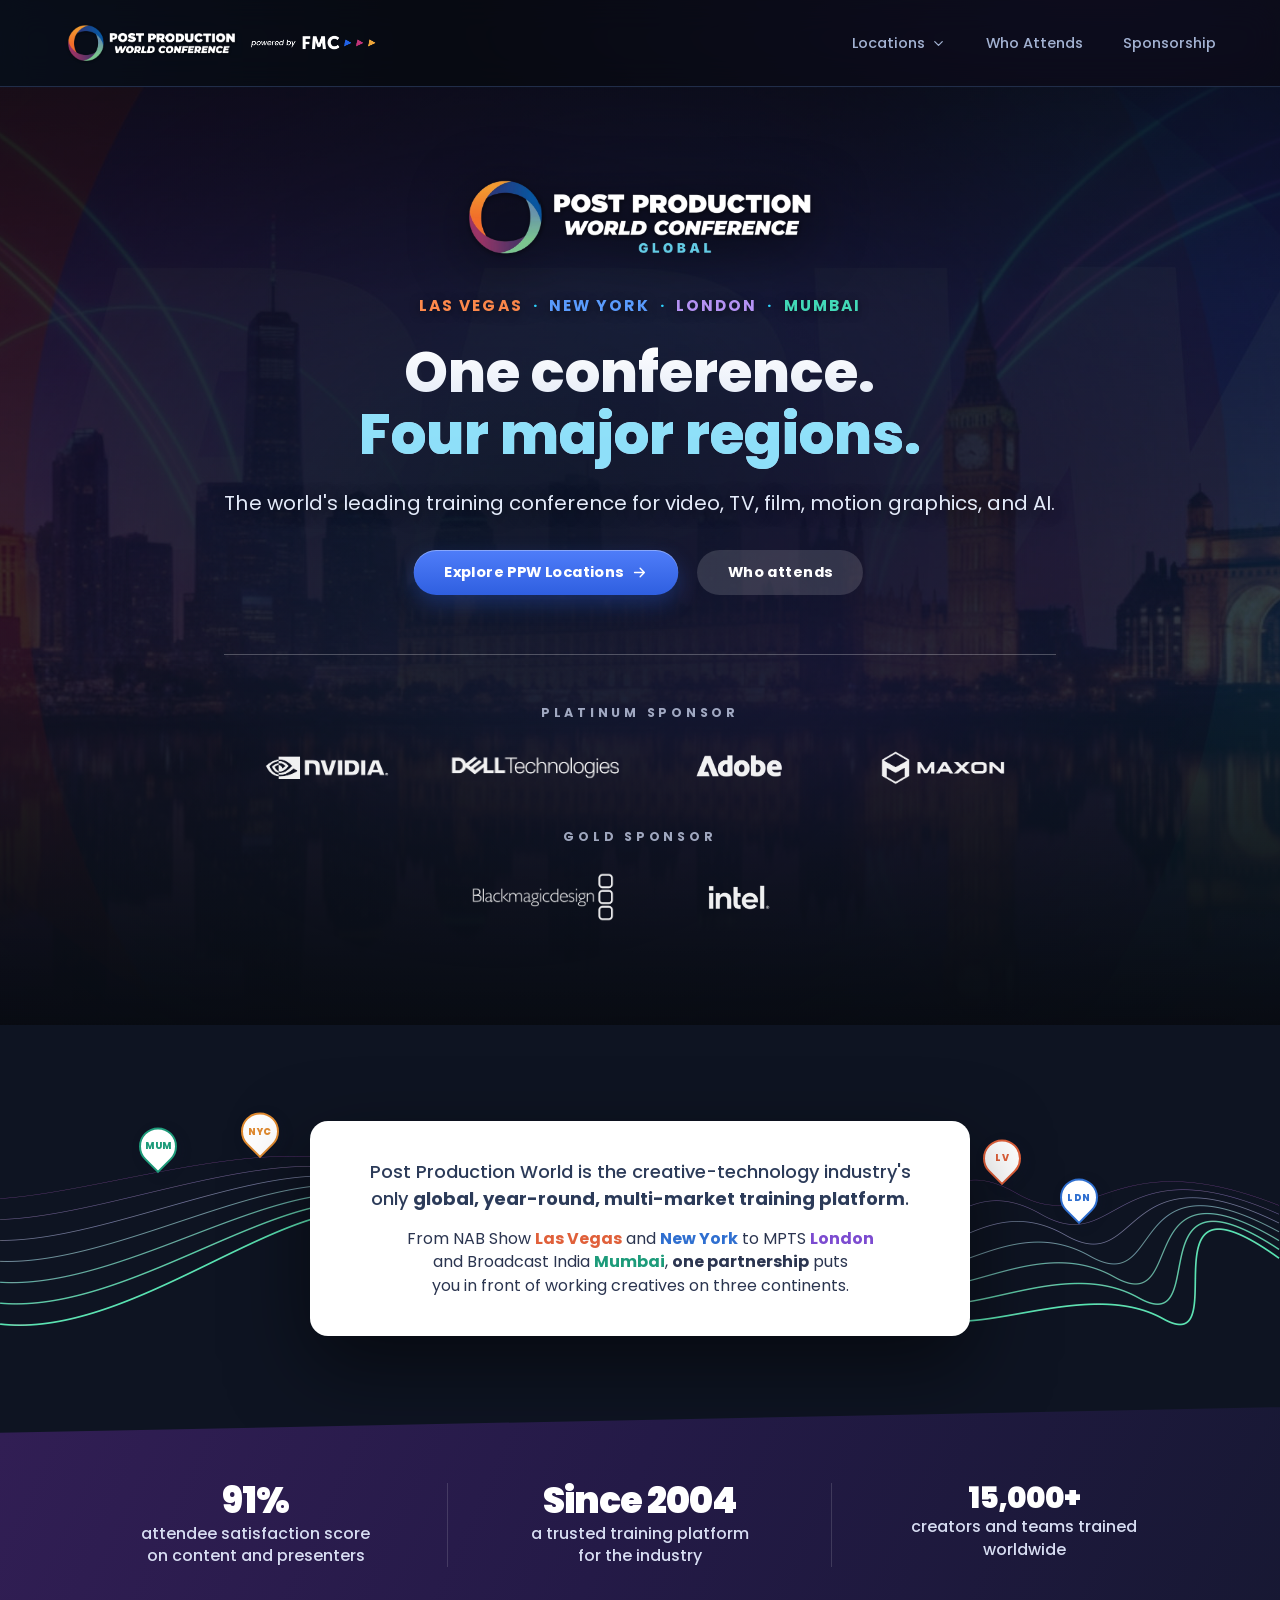
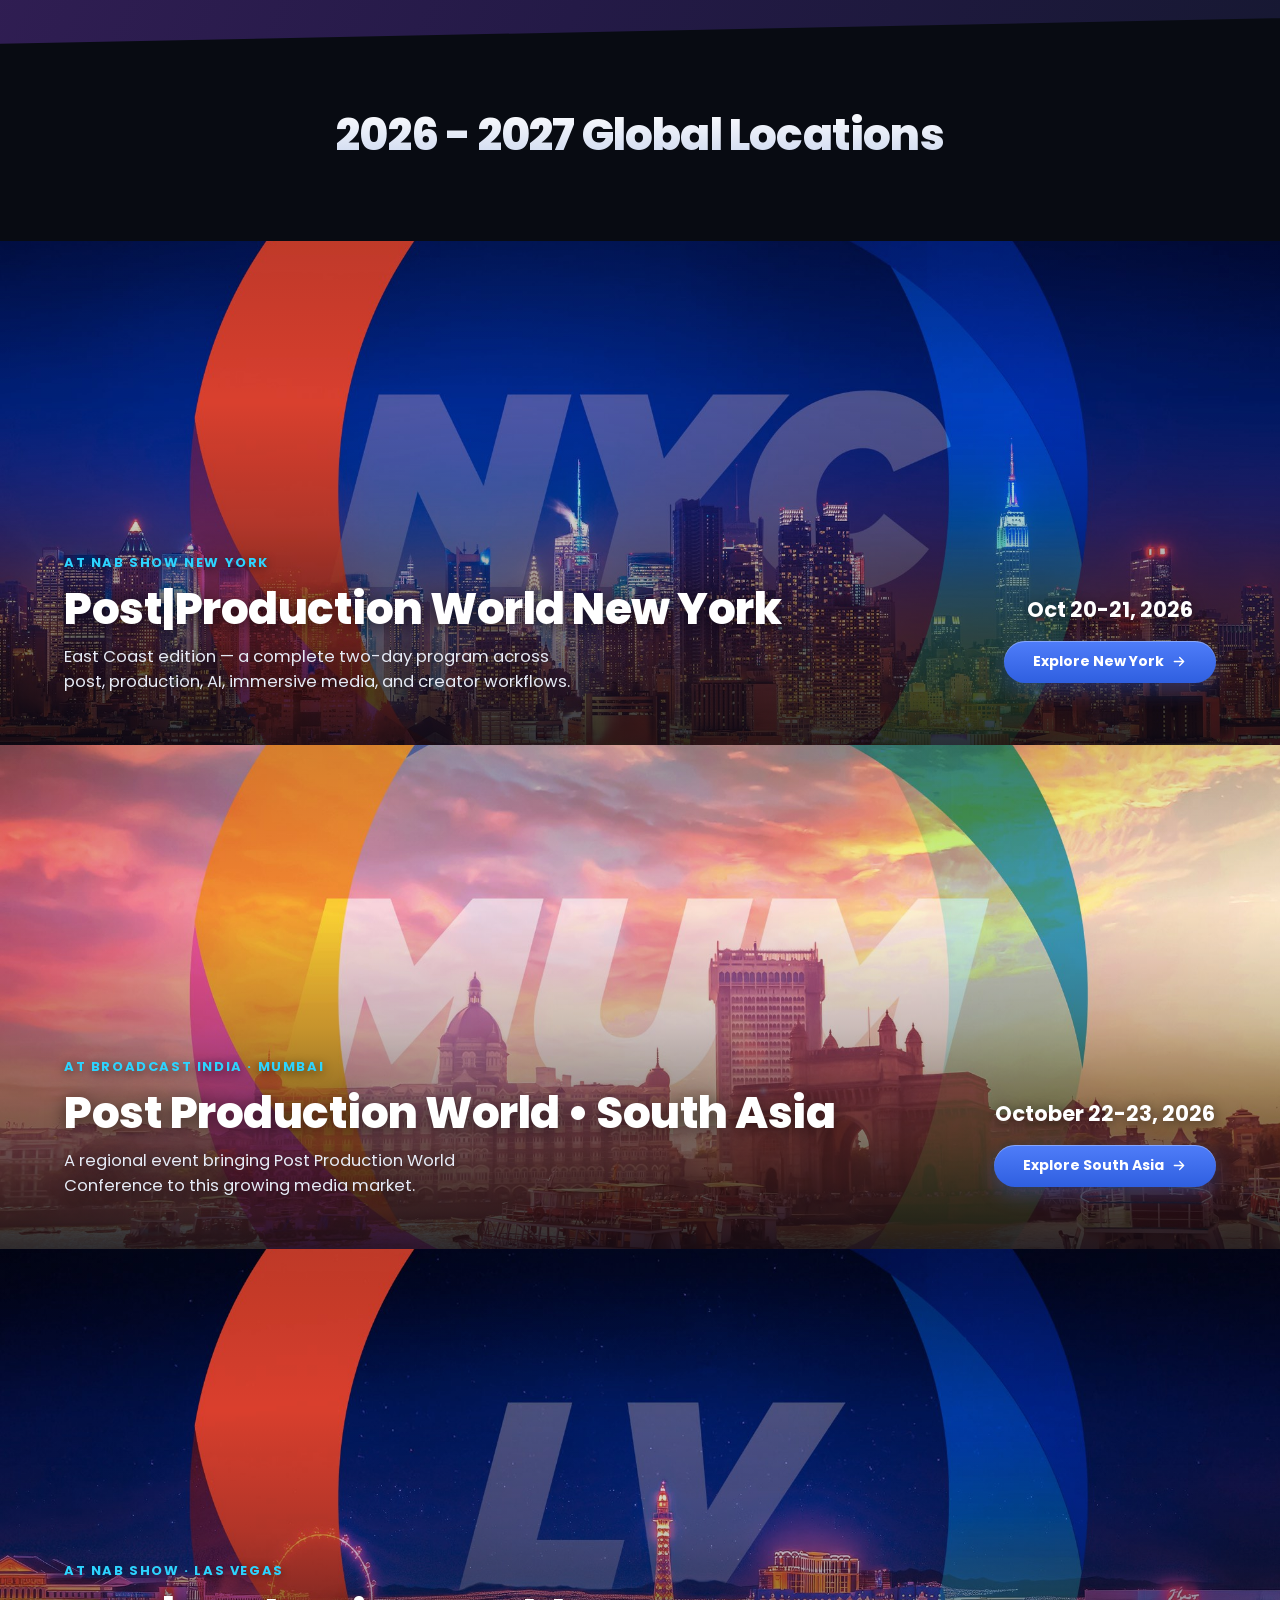
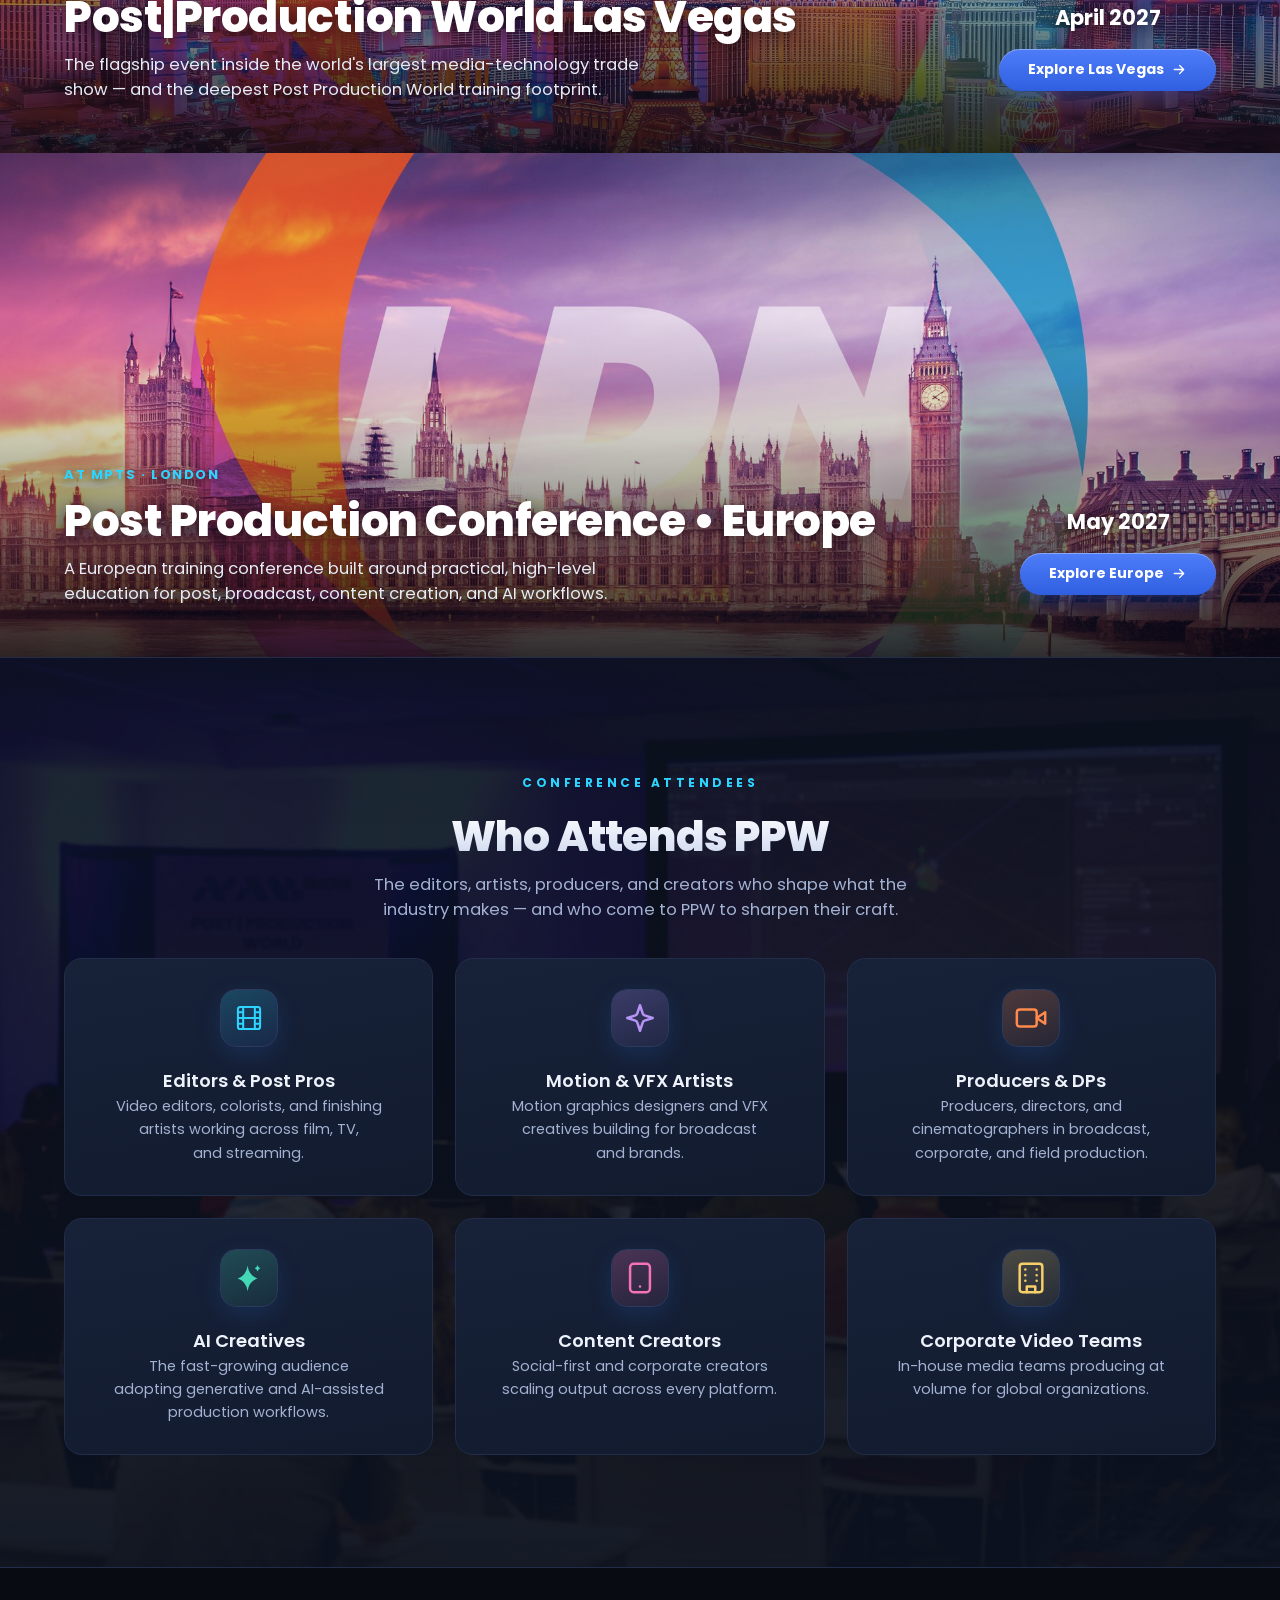
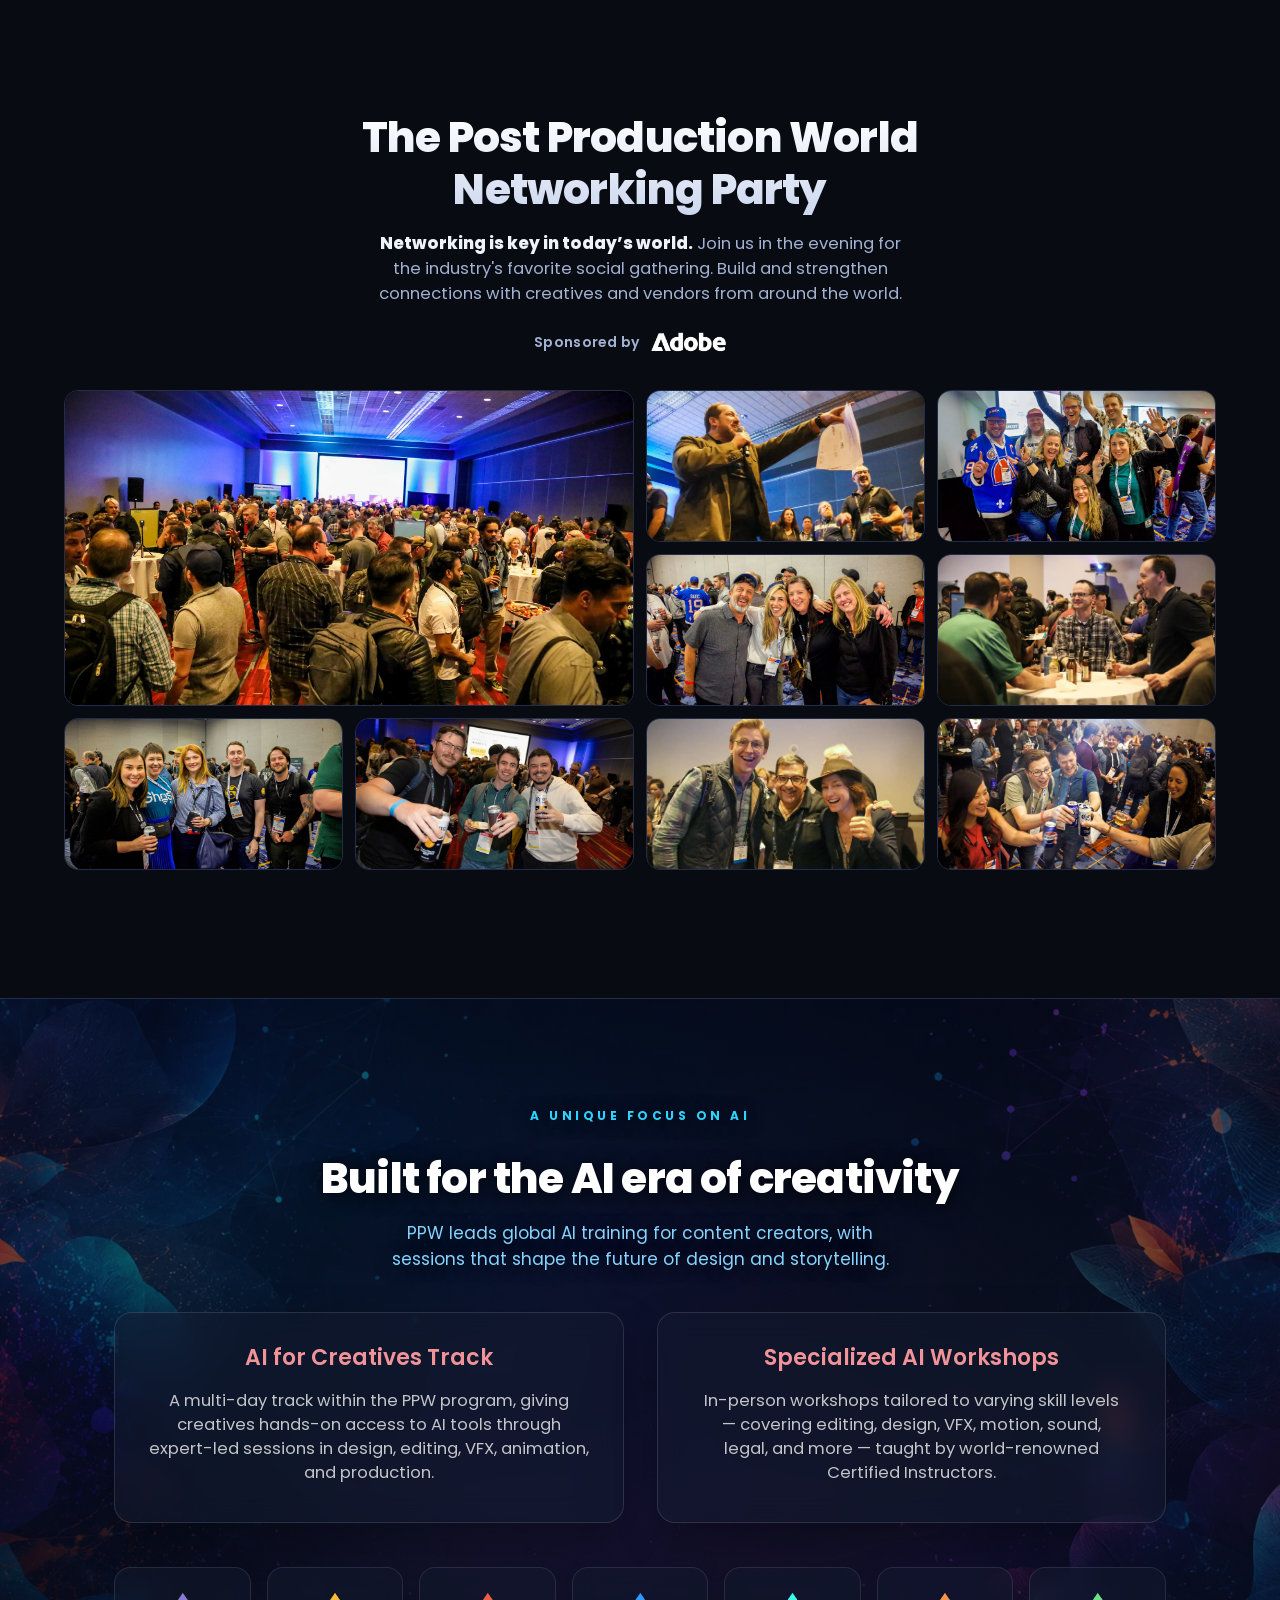
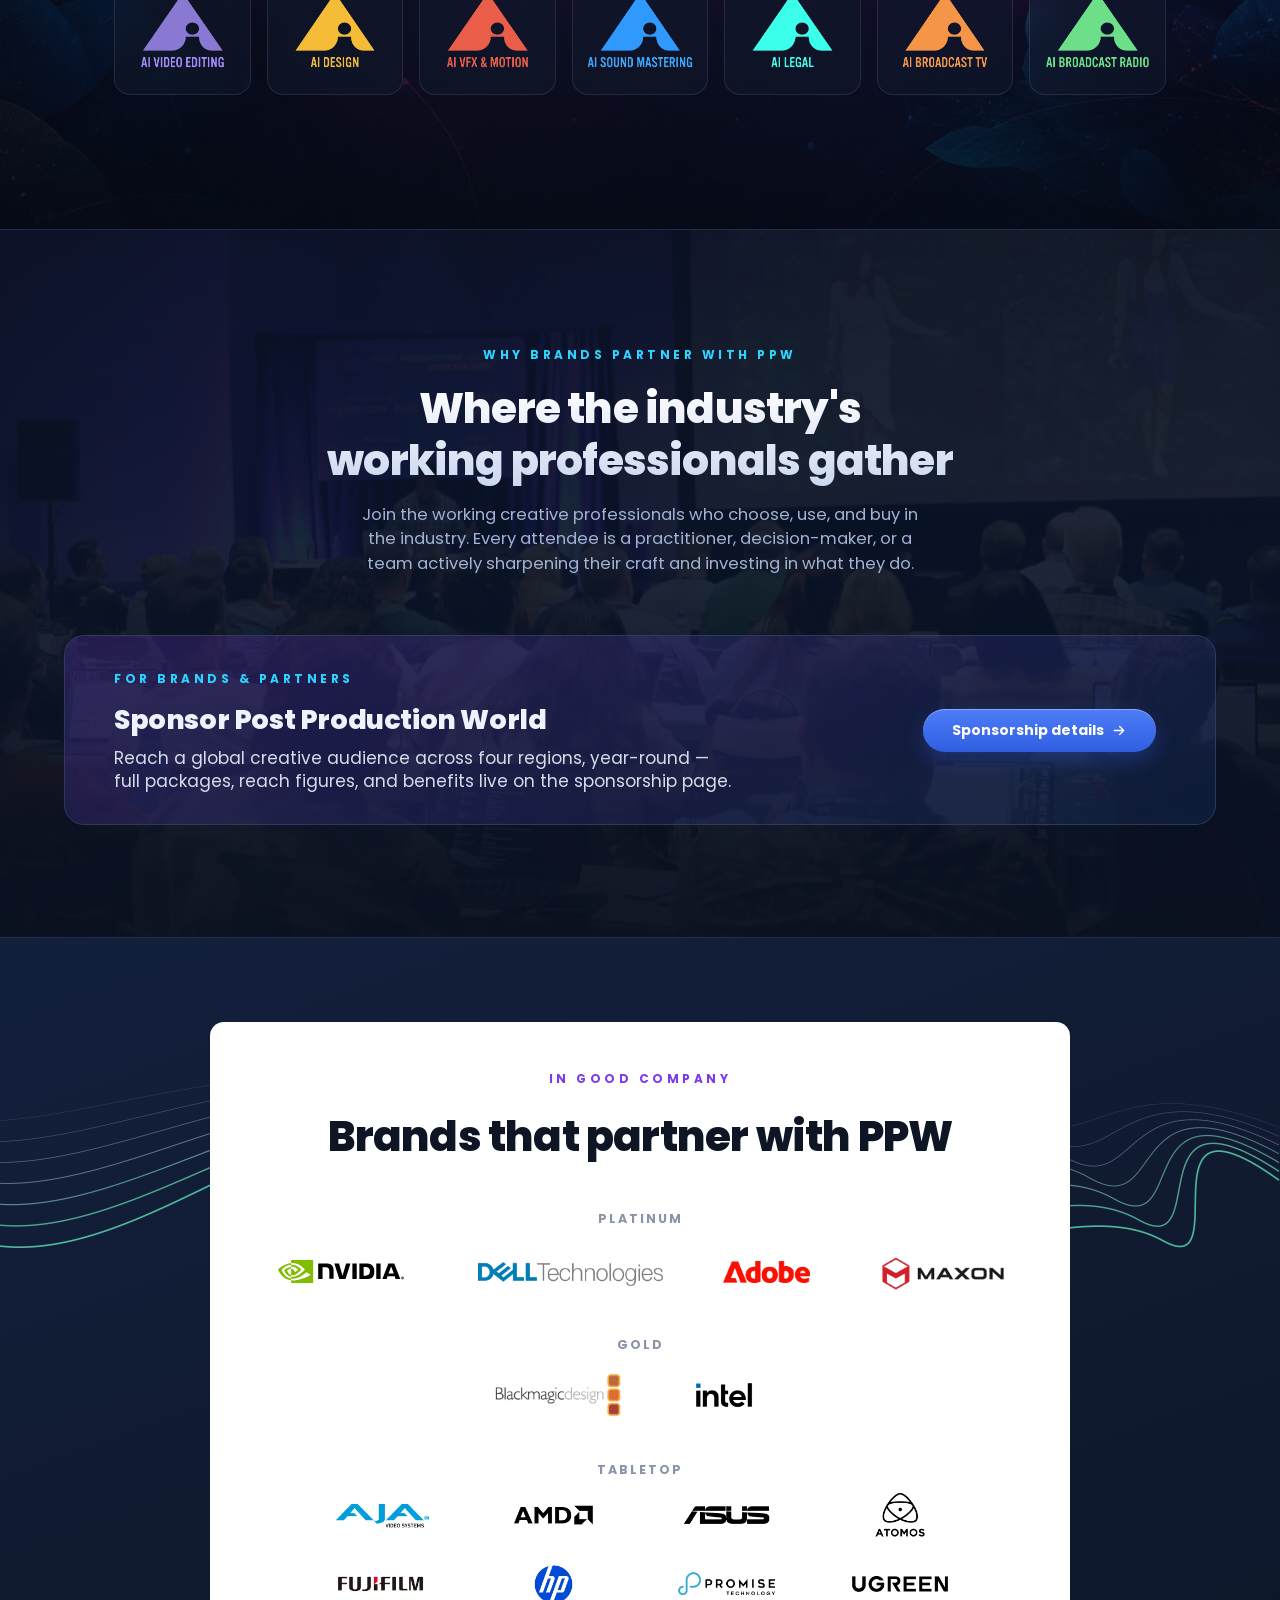
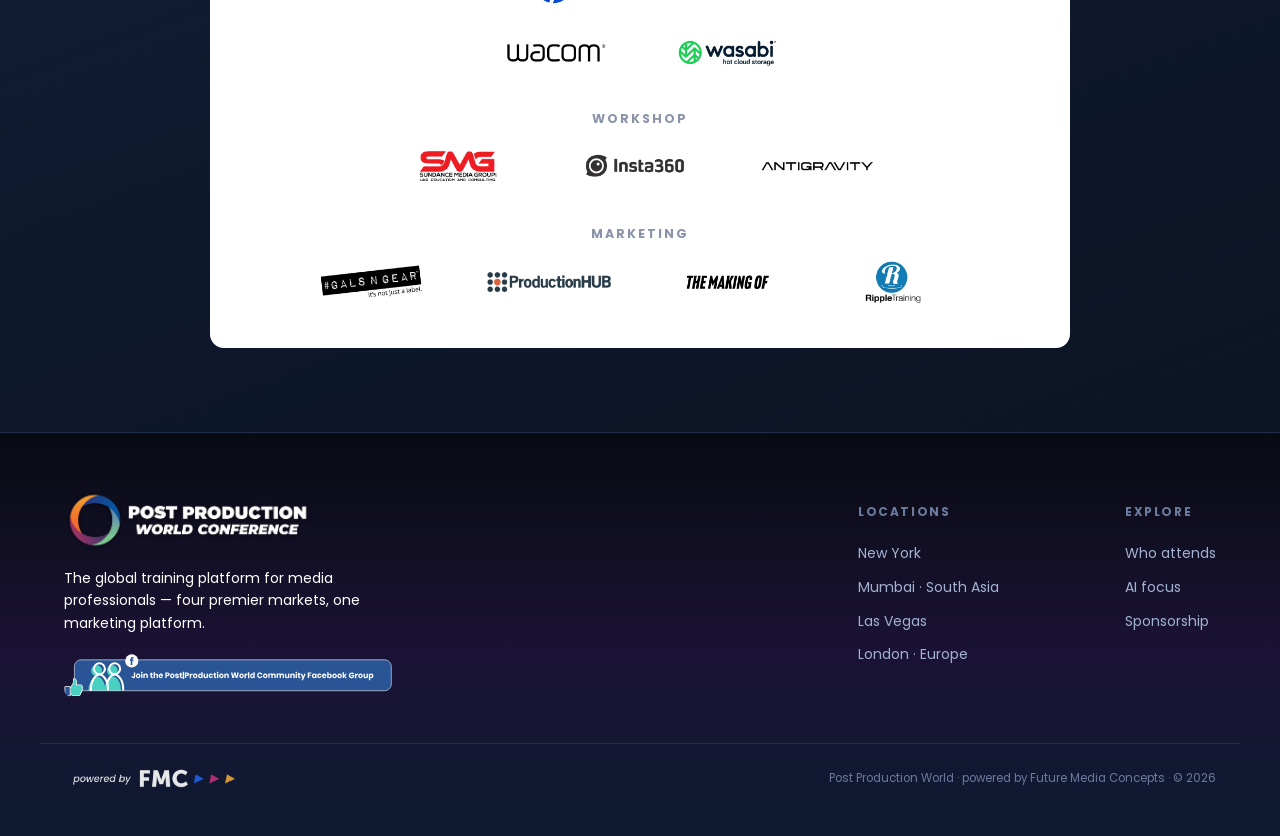
==== commit 453e0be2: "Elise round: Poppins fonts, copy/naming, real quotes, ticket fixes HOME: - Poppins font family throu" ====
--- a/index.html
+++ b/index.html
@@ -6,20 +6,19 @@
 <title>Post Production World Conference — The Global Platform for Media Professionals</title>
 <link rel="preconnect" href="https://fonts.googleapis.com">
 <link rel="preconnect" href="https://fonts.gstatic.com" crossorigin>
-<link rel="preconnect" href="https://api.fontshare.com" crossorigin>
-<link href="https://api.fontshare.com/v2/css?f[]=satoshi@400,500,700,900&display=swap" rel="stylesheet">
-<link href="https://fonts.googleapis.com/css2?family=Inter:wght@400;500;600;700;800&display=swap" rel="stylesheet">
+
+<link href="https://fonts.googleapis.com/css2?family=Poppins:wght@400;500;600;700;800;900&display=swap" rel="stylesheet">
 <style>
   :root{--bg:#080b12;--bg-2:#0e1422;--panel:#121b2e;--panel-2:#172138;--line:#212d49;--line-2:#2c3a5c;--ink:#eef2fb;--ink-dim:#a3b2d2;--ink-faint:#6b7b9e;--accent:#3b82f6;--accent-2:#2dd4ff;--gold:#f6cf6a;--radius:18px;--maxw:1200px;--shadow:0 24px 60px rgba(0,0,0,.45)}
   *{box-sizing:border-box}
   html{-webkit-text-size-adjust:100%;scroll-behavior:smooth}
-  body{margin:0;color:var(--ink);line-height:1.55;-webkit-font-smoothing:antialiased;font-size:16px;font-family:"Satoshi","Inter",-apple-system,BlinkMacSystemFont,"Segoe UI",Roboto,sans-serif;background:radial-gradient(1100px 720px at 86% -6%, rgba(124,58,237,.24), transparent 60%),
+  body{margin:0;color:var(--ink);line-height:1.55;-webkit-font-smoothing:antialiased;font-size:16px;font-family:"Poppins",-apple-system,BlinkMacSystemFont,"Segoe UI",Roboto,sans-serif;background:radial-gradient(1100px 720px at 86% -6%, rgba(124,58,237,.24), transparent 60%),
       radial-gradient(1000px 640px at -12% 6%, rgba(45,130,246,.20), transparent 58%),
       radial-gradient(1200px 900px at 50% 112%, rgba(109,40,217,.20), transparent 62%),
       var(--bg);background-attachment:fixed}
   a{color:inherit}
   .wrap{max-width:var(--maxw);margin:0 auto;padding:0 24px}
-  h1,h2,h3{font-family:"Satoshi","Inter",sans-serif;text-wrap:balance;margin:0}
+  h1,h2,h3{font-family:"Poppins",sans-serif;text-wrap:balance;margin:0}
   p,.sec-desc,.hero-sub,.desc{text-wrap:pretty}
   .ic{width:1em;height:1em;display:inline-block;fill:none;stroke:currentColor;stroke-width:2;stroke-linecap:round;stroke-linejoin:round;flex:none}
   .proto-banner{background:linear-gradient(90deg,#19233c,#141d33);border-bottom:1px solid var(--line);font-size:12.5px;color:var(--ink-dim);text-align:center;padding:8px 16px;letter-spacing:.2px}
@@ -92,7 +91,7 @@
   .stats{display:grid;grid-template-columns:repeat(5,1fr)}
   .stat{padding:30px 16px;text-align:center;border-right:1px solid var(--line)}
   .stat:last-child{border-right:0}
-  .stat .n{font-family:"Satoshi","Inter",sans-serif;font-size:clamp(26px,3.6vw,36px);font-weight:800;letter-spacing:-1px;background:linear-gradient(180deg,#fff,#a3b2d2);-webkit-background-clip:text;background-clip:text;color:transparent}
+  .stat .n{font-family:"Poppins",sans-serif;font-size:clamp(26px,3.6vw,36px);font-weight:800;letter-spacing:-1px;background:linear-gradient(180deg,#fff,#a3b2d2);-webkit-background-clip:text;background-clip:text;color:transparent}
   .stat .l{font-size:11.5px;color:var(--ink-faint);text-transform:uppercase;letter-spacing:1.4px;margin-top:8px;font-weight:600}
   @media(max-width:820px){.stats{grid-template-columns:repeat(2,1fr)}.stat{border-bottom:1px solid var(--line)}
     .stat:nth-child(odd){border-right:1px solid var(--line)}.stat:nth-child(even){border-right:0}
@@ -110,10 +109,10 @@
   .loc-head{display:flex;align-items:center;gap:13px;margin-bottom:20px}
   .loc-ht{flex:1;min-width:0}
   .loc-date{flex:none;text-align:right;padding-left:14px;margin-left:6px;border-left:1px solid var(--line-2)}
-  .loc-date .dm{display:block;font-family:"Satoshi","Inter",sans-serif;font-weight:800;font-size:17px;line-height:1.05;letter-spacing:-.3px;white-space:nowrap;color:#fff}
+  .loc-date .dm{display:block;font-family:"Poppins",sans-serif;font-weight:800;font-size:17px;line-height:1.05;letter-spacing:-.3px;white-space:nowrap;color:#fff}
   .loc-date .dy{display:block;font-size:13px;color:var(--ink-dim);margin-top:3px;font-weight:600}
   .loc-ring{width:40px;height:40px;flex:none}
-  .loc-name{font-family:"Satoshi","Inter",sans-serif;font-weight:700;font-size:23px;line-height:1.05;letter-spacing:-.4px}
+  .loc-name{font-family:"Poppins",sans-serif;font-weight:700;font-size:23px;line-height:1.05;letter-spacing:-.4px}
   .loc-region{font-size:13px;color:var(--ink-dim);font-weight:600;margin-top:4px;letter-spacing:.2px}
   .loc .wm{height:54px;width:auto;max-width:100%;object-fit:contain;object-position:left center;display:block;margin-bottom:22px}
   .loc .meta{display:flex;flex-wrap:wrap;gap:9px 18px;margin-bottom:16px}
@@ -151,7 +150,7 @@
   .spon-points .ck .ic{width:13px;height:13px}
   .tiers{display:flex;flex-direction:column;gap:13px}
   .tier-row{display:flex;align-items:center;justify-content:space-between;gap:14px;background:var(--panel);border:1px solid var(--line);border-radius:14px;padding:18px 20px}
-  .tier-row .tn{font-family:"Satoshi","Inter",sans-serif;font-weight:700;font-size:16px}
+  .tier-row .tn{font-family:"Poppins",sans-serif;font-weight:700;font-size:16px}
   .tier-row .tt{font-size:12.5px;color:var(--ink-faint);margin-top:3px}
   .tier-row.plat{border-color:rgba(246,207,106,.45);background:linear-gradient(160deg,rgba(246,207,106,.10),transparent)}
   .tier-row.plat .tn{color:var(--gold)}
@@ -208,7 +207,7 @@
   .review-flag{max-width:var(--maxw);margin:18px auto 0;padding:10px 16px;font-size:12.5px;line-height:1.5;color:#f3cd72;background:rgba(245,196,81,.07);border:1px dashed rgba(245,196,81,.4);border-radius:10px}
   .review-flag b{color:#ffe6a6}
   .spon-bridge{display:flex;align-items:center;justify-content:space-between;gap:28px;flex-wrap:wrap;background:linear-gradient(160deg,rgba(124,58,237,.22),rgba(45,130,246,.10));border:1px solid var(--line-2);border-radius:20px;padding:30px 49px}
-  .spon-bridge .sb-h{font-family:"Satoshi","Inter",sans-serif;font-size:27px;font-weight:800;margin:8px 0 6px;letter-spacing:-.4px}
+  .spon-bridge .sb-h{font-family:"Poppins",sans-serif;font-size:27px;font-weight:800;margin:8px 0 6px;letter-spacing:-.4px}
   @media(max-width:700px){.spon-bridge{padding:26px 24px}}
   footer{text-align:center;position:relative;overflow:hidden;border-top:1px solid var(--line);padding:0;margin-top:0}
   .foot-glow{position:absolute;inset:0;background:linear-gradient(180deg,transparent,rgba(124,58,237,.16) 55%,rgba(45,130,246,.13));pointer-events:none}
@@ -243,7 +242,7 @@
   .edb-img{height:236px;background-size:cover;background-position:center 36%;position:relative}
   .edb-img::after{content:"";position:absolute;inset:0;background:linear-gradient(180deg,transparent 42%,rgba(8,11,18,.5) 76%,var(--panel))}
   .edb-body{position:relative;padding:0 26px 26px;margin-top:-44px;z-index:1}
-  .edb-name{font-family:"Satoshi","Inter",sans-serif;font-size:24px;font-weight:800;color:var(--rc);letter-spacing:-.4px}
+  .edb-name{font-family:"Poppins",sans-serif;font-size:24px;font-weight:800;color:var(--rc);letter-spacing:-.4px}
   .edb-meta{color:var(--accent-2);font-size:13px;font-weight:600;margin-top:7px;letter-spacing:.2px}
   .edb-copy{color:var(--ink-dim);font-size:14.5px;line-height:1.55;margin:12px 0 0;max-width:46ch}
   .edb-go{display:inline-flex;align-items:center;gap:8px;color:#fff;font-weight:700;font-size:14px;margin-top:18px}
@@ -283,7 +282,7 @@
   /* proof band */
   .proof-band{position:relative;background:linear-gradient(115deg,#311e54 0%,#241a47 48%,#171833 100%);padding:62px 0;clip-path:polygon(0 24px,100% 0,100% 100%,0 calc(100% - 24px));margin-top:-1px}
   .proof-grid{display:grid;grid-template-columns:repeat(3,1fr);gap:0;align-items:stretch}
-  .proof .pn{font-family:"Satoshi","Inter",sans-serif;font-weight:900;color:#fff;font-size:clamp(26px,2.8vw,40px);line-height:1;letter-spacing:-1px;text-wrap:balance}
+  .proof .pn{font-family:"Poppins",sans-serif;font-weight:900;color:#fff;font-size:clamp(26px,2.8vw,40px);line-height:1;letter-spacing:-1px;text-wrap:balance}
   @media(max-width:780px){.proof-band{clip-path:polygon(0 14px,100% 0,100% 100%,0 calc(100% - 14px));padding:56px 0}.proof-grid{grid-template-columns:1fr;gap:30px}}
   /* hero partners uniform + inline */
   .city-sec{display:block;position:relative;height:clamp(420px,56vh,600px);overflow:hidden;text-decoration:none;border-top:1px solid transparent;background-image:linear-gradient(90deg,transparent,rgba(120,190,255,.85),rgba(160,120,255,.85),transparent);background-size:100% 1px;background-repeat:no-repeat;background-position:top}
@@ -293,7 +292,7 @@
   .city-info{position:absolute;left:0;right:0;bottom:0;z-index:1;padding:0 0 clamp(28px,4vw,50px)}
   .city-row{display:flex;align-items:flex-end;justify-content:space-between;gap:28px}
   .city-ev{font-size:13px;letter-spacing:1.6px;text-transform:uppercase;color:var(--accent-2);font-weight:700;margin-bottom:1px;text-shadow:0 2px 10px rgba(0,0,0,.6)}
-  .city-h{font-family:"Satoshi","Inter",sans-serif;font-size:clamp(28px,3.6vw,44px);color:#fff;font-weight:800;margin:0 0 1px;letter-spacing:-.5px;text-shadow:0 3px 18px rgba(0,0,0,.6)}
+  .city-h{font-family:"Poppins",sans-serif;font-size:clamp(28px,3.6vw,44px);color:#fff;font-weight:800;margin:0 0 1px;letter-spacing:-.5px;text-shadow:0 3px 18px rgba(0,0,0,.6)}
   .city-cta{text-align:right;flex:none}
   @media(max-width:780px){.city-sec{height:clamp(360px,62vh,520px)}.city-row{flex-direction:column;align-items:flex-start;gap:16px}.city-cta{text-align:left}}
   /* premium spacing pass */
@@ -313,7 +312,7 @@
   .hero-brand{display:flex;flex-direction:column;align-items:center;gap:12px;margin:0 auto 33px}
   .hero-og{height:85px;width:auto;filter:drop-shadow(0 8px 28px rgba(0,0,0,.85))}
   .hero-ring{width:66px;height:66px;filter:drop-shadow(0 8px 26px rgba(0,0,0,.75))}
-  .hb-main{font-family:"Satoshi","Inter",sans-serif;font-weight:800;font-size:clamp(28px,3.3vw,42px);color:#fff;letter-spacing:-.5px;line-height:1;text-shadow:0 3px 18px rgba(0,0,0,.6)}
+  .hb-main{font-family:"Poppins",sans-serif;font-weight:800;font-size:clamp(28px,3.3vw,42px);color:#fff;letter-spacing:-.5px;line-height:1;text-shadow:0 3px 18px rgba(0,0,0,.6)}
   .hb-tag{font-size:14px;letter-spacing:5px;text-transform:uppercase;color:var(--accent-2);font-weight:700}
   #locations .sec-title,#attendees .sec-title{padding-bottom:0}
   .spon-bridge p,.spon-bridge .sb-text p{text-wrap:balance;max-width:640px}
@@ -373,13 +372,13 @@
   /* who attends: icons +20% except Editors & Post Pros; tighter title/body */
   .who .ibox .ic{stroke-width:1.75;width:34px!important;height:34px!important}
   .who:nth-child(1) .ibox .ic{width:28px!important;height:28px!important}
-  .who h4{font-family:"Satoshi","Inter",sans-serif;font-size:18px;font-weight:600;margin:20px 0 0!important}
+  .who h4{font-family:"Poppins",sans-serif;font-size:18px;font-weight:600;margin:20px 0 0!important}
   /* AI: bright-white heading + full-bleed image covering entire section */
   .ai-wrap .sec-title{color:#fff!important;-webkit-text-fill-color:#fff!important;background:none!important;text-shadow:0 2px 20px rgba(0,0,0,.85)!important}
   /* sponsor wall: balance Adobe + Dell against NVIDIA/Maxon */
   /* CTA + ghost button text nudged UP 2px; arrow position untouched */
   /* ===== batch 2: headline wrap, hero-sub sizing, AI cards center, sponsor balance, button down 1px ===== */
-  .hero-h1{font-family:"Satoshi","Inter",sans-serif;font-size:clamp(28px,4.6vw,56px);font-weight:800;letter-spacing:0px;line-height:1.1;padding-bottom:.099em;margin:0 auto 18px;max-width:none;background:linear-gradient(180deg,#fff,#c7d4ee);-webkit-background-clip:text;background-clip:text;color:transparent;white-space:normal!important;text-wrap:balance}
+  .hero-h1{font-family:"Poppins",sans-serif;font-size:clamp(28px,4.6vw,56px);font-weight:800;letter-spacing:0px;line-height:1.1;padding-bottom:.099em;margin:0 auto 18px;max-width:none;background:linear-gradient(180deg,#fff,#c7d4ee);-webkit-background-clip:text;background-clip:text;color:transparent;white-space:normal!important;text-wrap:balance}
   .ai-card{background:rgba(18,27,47,.5);backdrop-filter:blur(14px);border:1px solid rgba(255,255,255,.12);border-radius:18px;padding:28px 25px 37px 25px;box-shadow:0 16px 40px rgba(0,0,0,.3);text-align:center!important}
   .wall.plat .tile img[alt="Dell Technologies"]{max-width:185px!important;transform:translateY(2px)!important}
   .wall.plat .tile img[alt="Maxon"]{transform:translateY(2px)!important}
@@ -425,7 +424,7 @@
   .gb-card{max-width:660px;margin:0 auto;background:#fff;border-radius:18px;padding:38px 44px;text-align:center;box-shadow:0 30px 80px rgba(0,0,0,.5)}
   .gb-card p{margin:0 0 14px;color:#2b3550;font-size:16px;line-height:1.48;text-wrap:balance}
   .gb-card p:last-child{margin-bottom:0}
-  .gb-card .lead{color:#2c3b59;font-size:18px;font-weight:500;font-family:"Satoshi","Inter",sans-serif}
+  .gb-card .lead{color:#2c3b59;font-size:18px;font-weight:500;font-family:"Poppins",sans-serif}
   .gb-card .lv{color:#e0603a;font-weight:700}
   .gb-card .ny{color:#2f6fd0;font-weight:700}
   .gb-card .ldn{color:#7c4bd0;font-weight:700}
@@ -448,7 +447,7 @@
   .sponsors-light .partner-note{margin-top:44px!important}
   /* Who Attends: darkened attendee photo, full-bleed */
   #attendees{position:relative;overflow:hidden;background:var(--bg-2)!important;scroll-margin-top:86px}
-  #attendees::after{content:"";position:absolute;inset:0;background:linear-gradient(180deg,rgba(12,18,32,.90),rgba(12,18,32,.84) 45%,rgba(12,18,32,.95)),url(ppw-assets/conf-g1.jpg) center/cover no-repeat;pointer-events:none;z-index:0}
+  #attendees::after{content:"";position:absolute;inset:0;background:linear-gradient(180deg,rgba(12,18,32,.90),rgba(12,18,32,.84) 45%,rgba(12,18,32,.95)),url(ppw-assets/conf-b.webp) center/cover no-repeat;pointer-events:none;z-index:0}
   #attendees .wrap{position:relative;z-index:1}
   #attendees .wrap{position:relative;z-index:1}
   @media(max-width:600px){
@@ -469,7 +468,7 @@
   .sv-grid{display:grid;grid-template-columns:repeat(3,1fr);gap:18px;max-width:1040px;margin:0 auto}
   @media(max-width:820px){.sv-grid{grid-template-columns:1fr}}
   .sv-card{background:linear-gradient(170deg,var(--panel-2),var(--panel));border:1px solid var(--line);border-radius:18px;padding:28px;text-align:center}
-  .sv-card h4{font-family:"Satoshi","Inter",sans-serif;font-size:17.5px;font-weight:700;margin:0 0 8px;color:var(--ink);text-wrap:balance}
+  .sv-card h4{font-family:"Poppins",sans-serif;font-size:17.5px;font-weight:700;margin:0 0 8px;color:var(--ink);text-wrap:balance}
   .sv-card p{margin:0;color:var(--ink-dim);font-size:14.5px;line-height:1.55}
 .spon-by{display:flex;align-items:center;justify-content:center;gap:0;margin:-14px auto 30px;color:var(--ink-dim);font-size:14px;font-weight:600;letter-spacing:.02em}
   .spon-by img{margin-left:-3px}
@@ -533,7 +532,7 @@
   <div class="wrap">
     <div class="hero-brand"><img class="hero-og" src="ppw-assets/ppw-global-logo.webp" alt="Post Production World Conference Global"></div>
     <div class="eyebrow"><span style="color:#ff8a4c">Las&nbsp;Vegas</span> · <span style="color:#5b9dff">New&nbsp;York</span> · <span style="color:#b794f6">London</span> · <span style="color:#43d9b8">Mumbai</span></div>
-    <h1 class="hero-h1">One conference.<br><span class="hl2">Four major markets.</span></h1>
+    <h1 class="hero-h1">One conference.<br><span class="hl2">Four major regions.</span></h1>
     <p class="hero-sub">The world's leading training conference for video, TV, film, motion graphics, and AI.</p>
     <div class="hero-cta" id="heroCta">
       <a class="btn gold" href="#locations"><span class="bt">Explore PPW Locations</span> <svg class="ic"><use href="#i-arrow"/></svg></a>
@@ -541,7 +540,7 @@
     </div>
     <div class="partners">
       <div class="partner-tier">
-        <div class="partner-tier-label">Platinum Partners</div>
+        <div class="partner-tier-label">Platinum Sponsor</div>
         <div class="partner-grid platinum">
           <div class="pslot"><img class="plogo logo-nvidia" src="ppw-assets/spon-nvidia.webp" alt="NVIDIA"></div>
           <div class="pslot"><img class="plogo logo-dell" src="ppw-assets/spon-dell.webp" alt="Dell Technologies"></div>
@@ -550,7 +549,7 @@
         </div>
       </div>
       <div class="partner-tier gold-tier">
-        <div class="partner-tier-label">Gold Partners</div>
+        <div class="partner-tier-label">Gold Sponsor</div>
         <div class="partner-grid gold">
           <div class="pslot"><img class="plogo logo-blackmagic" src="ppw-assets/spon-bmd-ko.webp" alt="Blackmagic Design"></div>
           <div class="pslot"><img class="plogo logo-intel" src="ppw-assets/spon-intel-ko.webp" alt="Intel"></div>
@@ -583,7 +582,7 @@
     <div class="proof-grid">
       <div class="proof"><div class="pn">91%</div><div class="prow"><span class="bar" style="background:linear-gradient(180deg,#ff8a4c,#f472b6)"></span><p class="pc">attendee satisfaction score on content and presenters</p></div></div>
       <div class="proof"><div class="pn">Since 2004</div><div class="prow"><span class="bar" style="background:linear-gradient(180deg,#8b5cf6,#2dd4ff)"></span><p class="pc">a trusted training platform for the industry</p></div></div>
-      <div class="proof"><div class="pn"><span style="display:block;white-space:nowrap">Tens of</span><span style="display:block;white-space:nowrap">Thousands Trained</span></div><div class="prow"><span class="bar" style="background:linear-gradient(180deg,#f472b6,#2dd4ff)"></span><p class="pc">creators and teams worldwide</p></div></div>
+      <div class="proof"><div class="pn">15,000+</div><div class="prow"><span class="bar" style="background:linear-gradient(180deg,#f472b6,#2dd4ff)"></span><p class="pc">creators and teams trained worldwide</p></div></div>
     </div>
   </div>
 </div>
@@ -597,7 +596,7 @@
 <a class="city-sec" href="new-york.html">
   <div class="city-img" style="background-image:url(ppw-assets/city-nyc-hi.jpg)"></div>
   <div class="city-info"><div class="wrap city-row">
-    <div class="city-text"><div class="city-ev">at NAB Show New York</div><h2 class="city-h">Post Production World New York</h2><p class="city-d">East Coast edition — a complete two-day program across post, production, AI, immersive media, and creator workflows.</p></div>
+    <div class="city-text"><div class="city-ev">at NAB Show New York</div><h2 class="city-h">Post|Production World New York</h2><p class="city-d">East Coast edition — a complete two-day program across post, production, AI, immersive media, and creator workflows.</p></div>
     <div class="city-cta"><div class="city-date">Oct 20-21, 2026</div><span class="btn"><span class="bt">Explore New York</span> <svg class="ic"><use href="#i-arrow"/></svg></span></div>
   </div></div>
 </a>
@@ -605,13 +604,13 @@
   <div class="city-img" style="background-image:url(ppw-assets/city-mumbai-hi.jpg)"></div>
   <div class="city-info"><div class="wrap city-row">
     <div class="city-text"><div class="city-ev">at Broadcast India · Mumbai</div><h2 class="city-h">Post Production World • South Asia</h2><p class="city-d">A regional event bringing Post Production World Conference to this growing media market.</p></div>
-    <div class="city-cta"><div class="city-date">October 2026</div><span class="btn"><span class="bt">Explore South Asia</span> <svg class="ic"><use href="#i-arrow"/></svg></span></div>
+    <div class="city-cta"><div class="city-date">October 22-23, 2026</div><span class="btn"><span class="bt">Explore South Asia</span> <svg class="ic"><use href="#i-arrow"/></svg></span></div>
   </div></div>
 </a>
 <a class="city-sec" href="vegas.html">
   <div class="city-img" style="background-image:url(ppw-assets/city-vegas-hi.jpg)"></div>
   <div class="city-info"><div class="wrap city-row">
-    <div class="city-text"><div class="city-ev">at NAB Show · Las Vegas</div><h2 class="city-h">Post Production World Las Vegas</h2><p class="city-d">The flagship event inside the world's largest media-technology trade show — and the deepest Post Production World training footprint.</p></div>
+    <div class="city-text"><div class="city-ev">at NAB Show · Las Vegas</div><h2 class="city-h">Post|Production World Las Vegas</h2><p class="city-d">The flagship event inside the world's largest media-technology trade show — and the deepest Post Production World training footprint.</p></div>
     <div class="city-cta"><div class="city-date">April 2027</div><span class="btn"><span class="bt">Explore Las Vegas</span> <svg class="ic"><use href="#i-arrow"/></svg></span></div>
   </div></div>
 </a>
@@ -687,34 +686,18 @@
   </div>
 </section>
 
-<section class="block" id="sponsor-value">
+<section class="block" id="sponsor" style="position:relative;overflow:hidden">
   <div class="wrap">
     <div class="sec-head center">
       <div class="sec-kicker">Why brands partner with PPW</div>
-      <h2 class="sec-title">The audience every brand wants in the room</h2>
-      <ul class="alt-heads">
-        <li><b>Alt 2:</b> The most concentrated creative audience in the industry</li>
-        <li><b>Alt 3:</b> Where the industry's working professionals gather</li>
-      </ul>
-      <span class="pick-note">↑ Elise — please pick which of these three headlines works best.</span>
-      <p class="sec-desc" style="margin-top:22px">PPW is where working creative professionals — the people who choose, use, and buy the industry's tools — come to sharpen their craft. No passive foot traffic: every attendee is a practitioner, a decision-maker, or a team lead actively investing in what they do.</p>
-    </div>
-    <div class="draft-note"><b>DRAFT COPY — FOR REVIEW.</b> The paragraph above and the three cards below are placeholder language written to hold the structure. Elise, please rewrite/approve.</div>
-    <div class="sv-grid">
-      <div class="sv-card"><h4>Working professionals, not passersby</h4><p>Editors, producers, motion designers, and AI creatives who evaluate and adopt tools for a living.</p></div>
-      <div class="sv-card"><h4>The industry's biggest names in the room</h4><p>Attendees join from the world's leading studios, streamers, broadcasters, agencies, and global brands.</p></div>
-      <div class="sv-card"><h4>Four premier markets, one partnership</h4><p>Year-round visibility across North America, Europe, and South Asia — a single global platform.</p></div>
-    </div>
-  </div>
-</section>
-
-<section class="block" id="sponsor" style="position:relative;overflow:hidden">
-  <div class="wrap">
-    <div class="spon-bridge">
+      <h2 class="sec-title">Where the industry's working professionals gather</h2>
+      <p class="sec-desc" style="margin-top:16px;max-width:720px">Join the working creative professionals who choose, use, and buy in the industry. Every attendee is a practitioner, decision-maker, or a team actively sharpening their craft and investing in what they do.</p>
+    </div>
+    <div class="spon-bridge" style="margin-top:34px">
       <div class="sb-text">
         <div class="sec-kicker">For brands &amp; partners</div>
         <h3 class="sb-h">Sponsor Post Production World</h3>
-        <p>Reach a global creative audience across four markets, year-round — full packages, reach figures, and benefits live on the sponsorship page.</p>
+        <p>Reach a global creative audience across four regions, year-round — full packages, reach figures, and benefits live on the sponsorship page.</p>
       </div>
       <a class="btn gold" href="ppw-sponsorships.html" style="transform:translateX(-10px)"><span class="bt">Sponsorship details</span> <svg class="ic"><use href="#i-arrow"/></svg></a>
     </div>
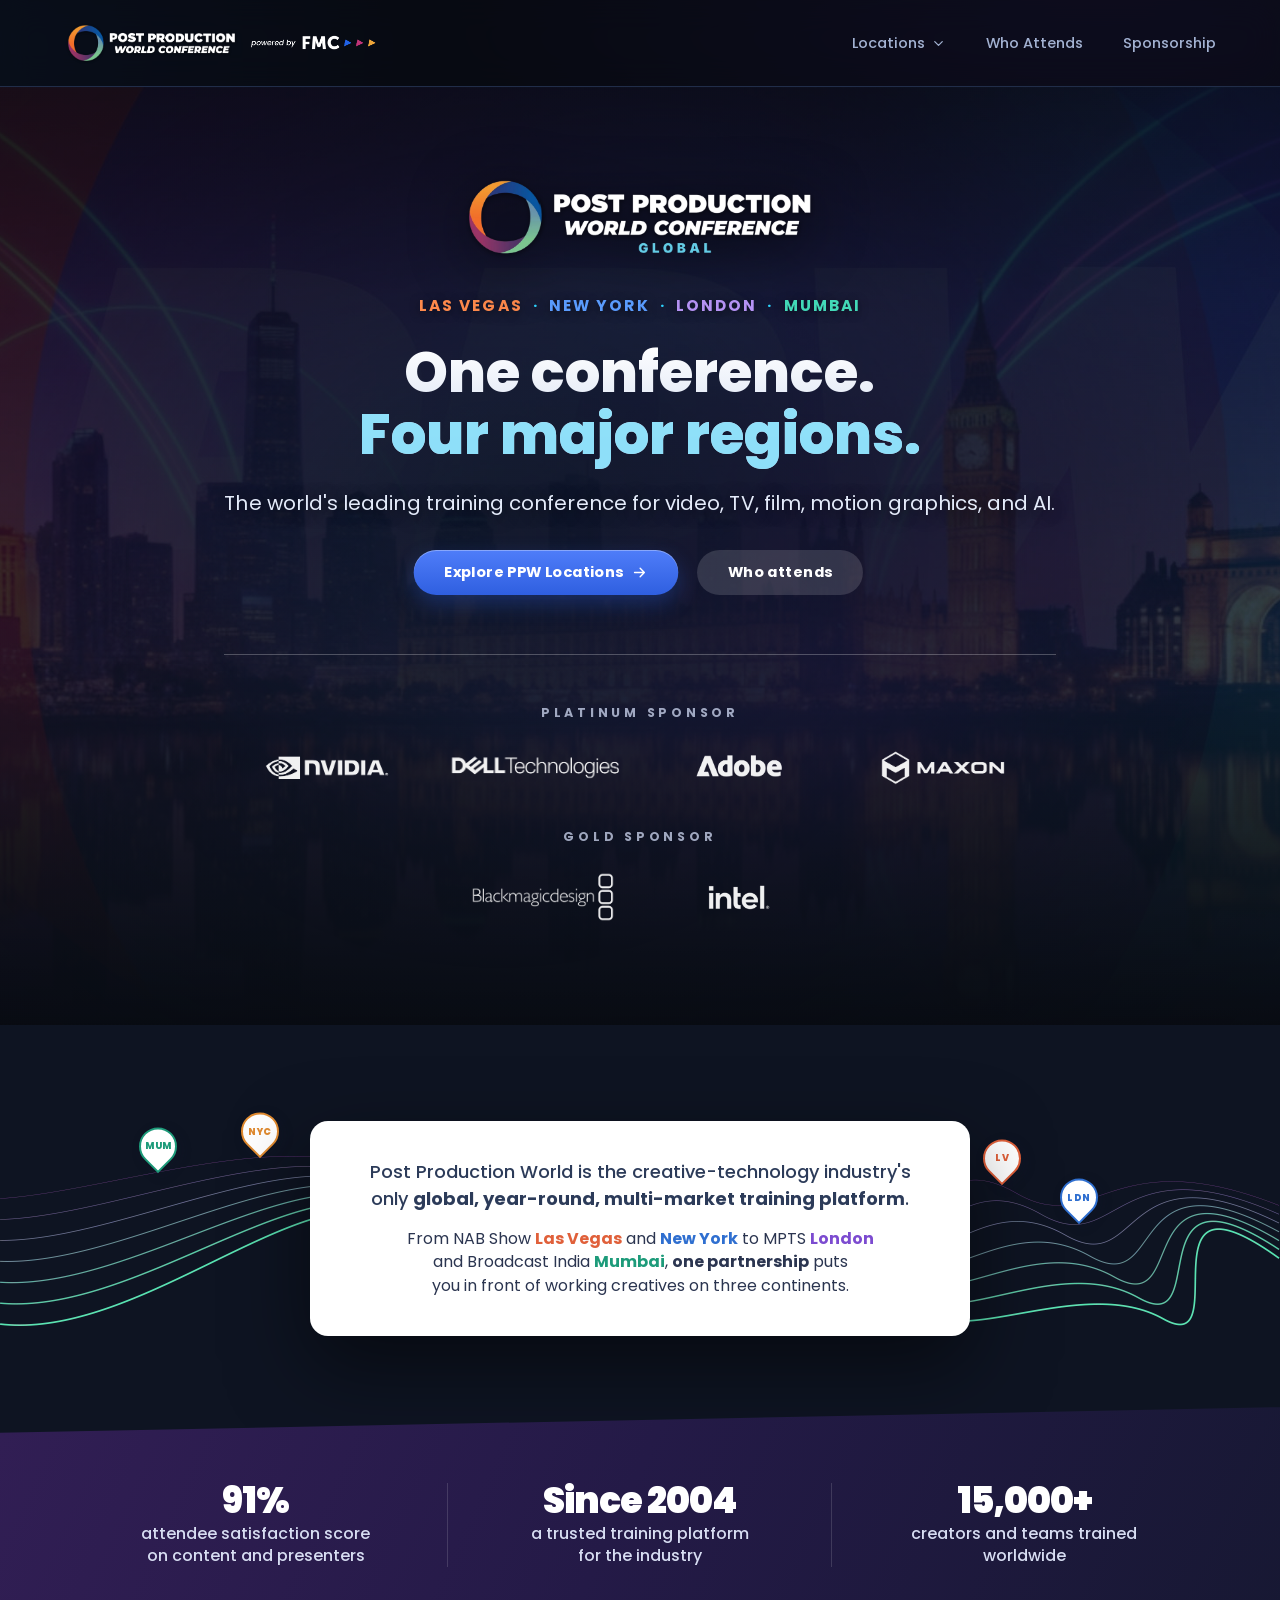
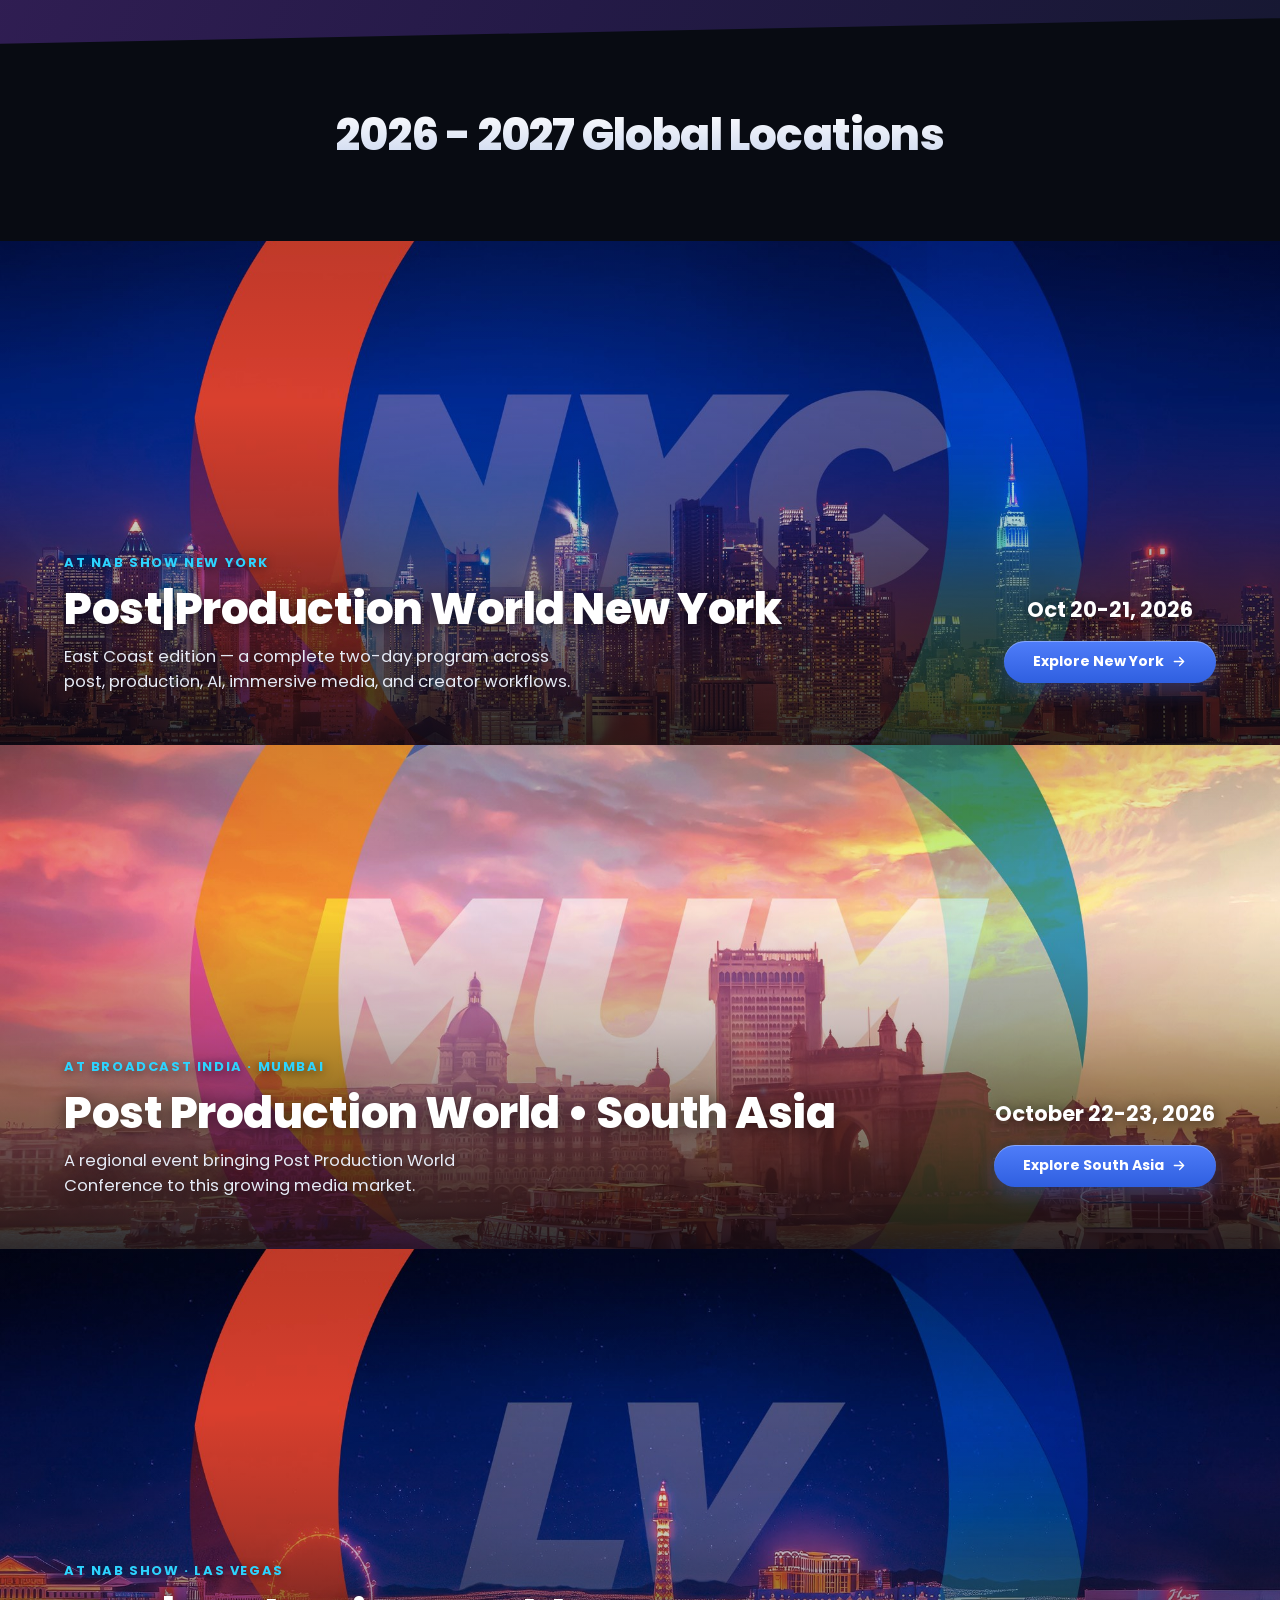
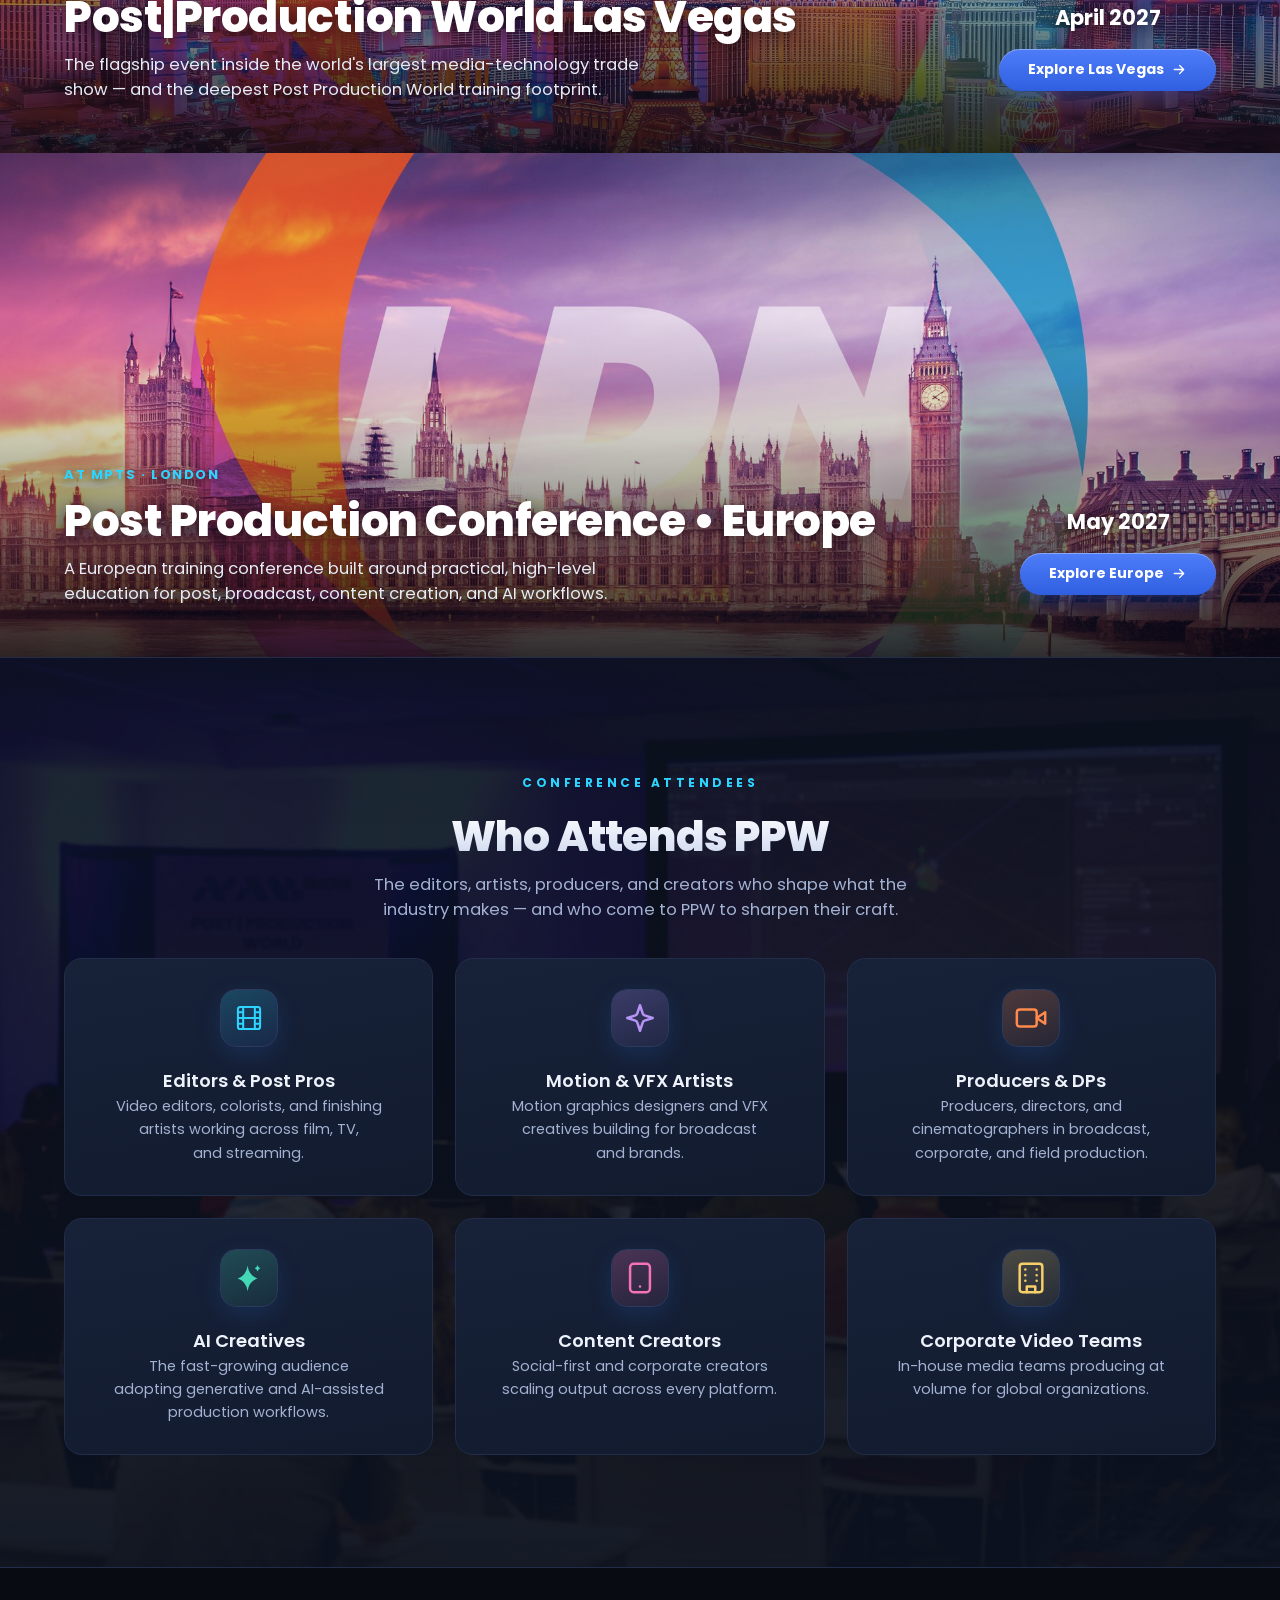
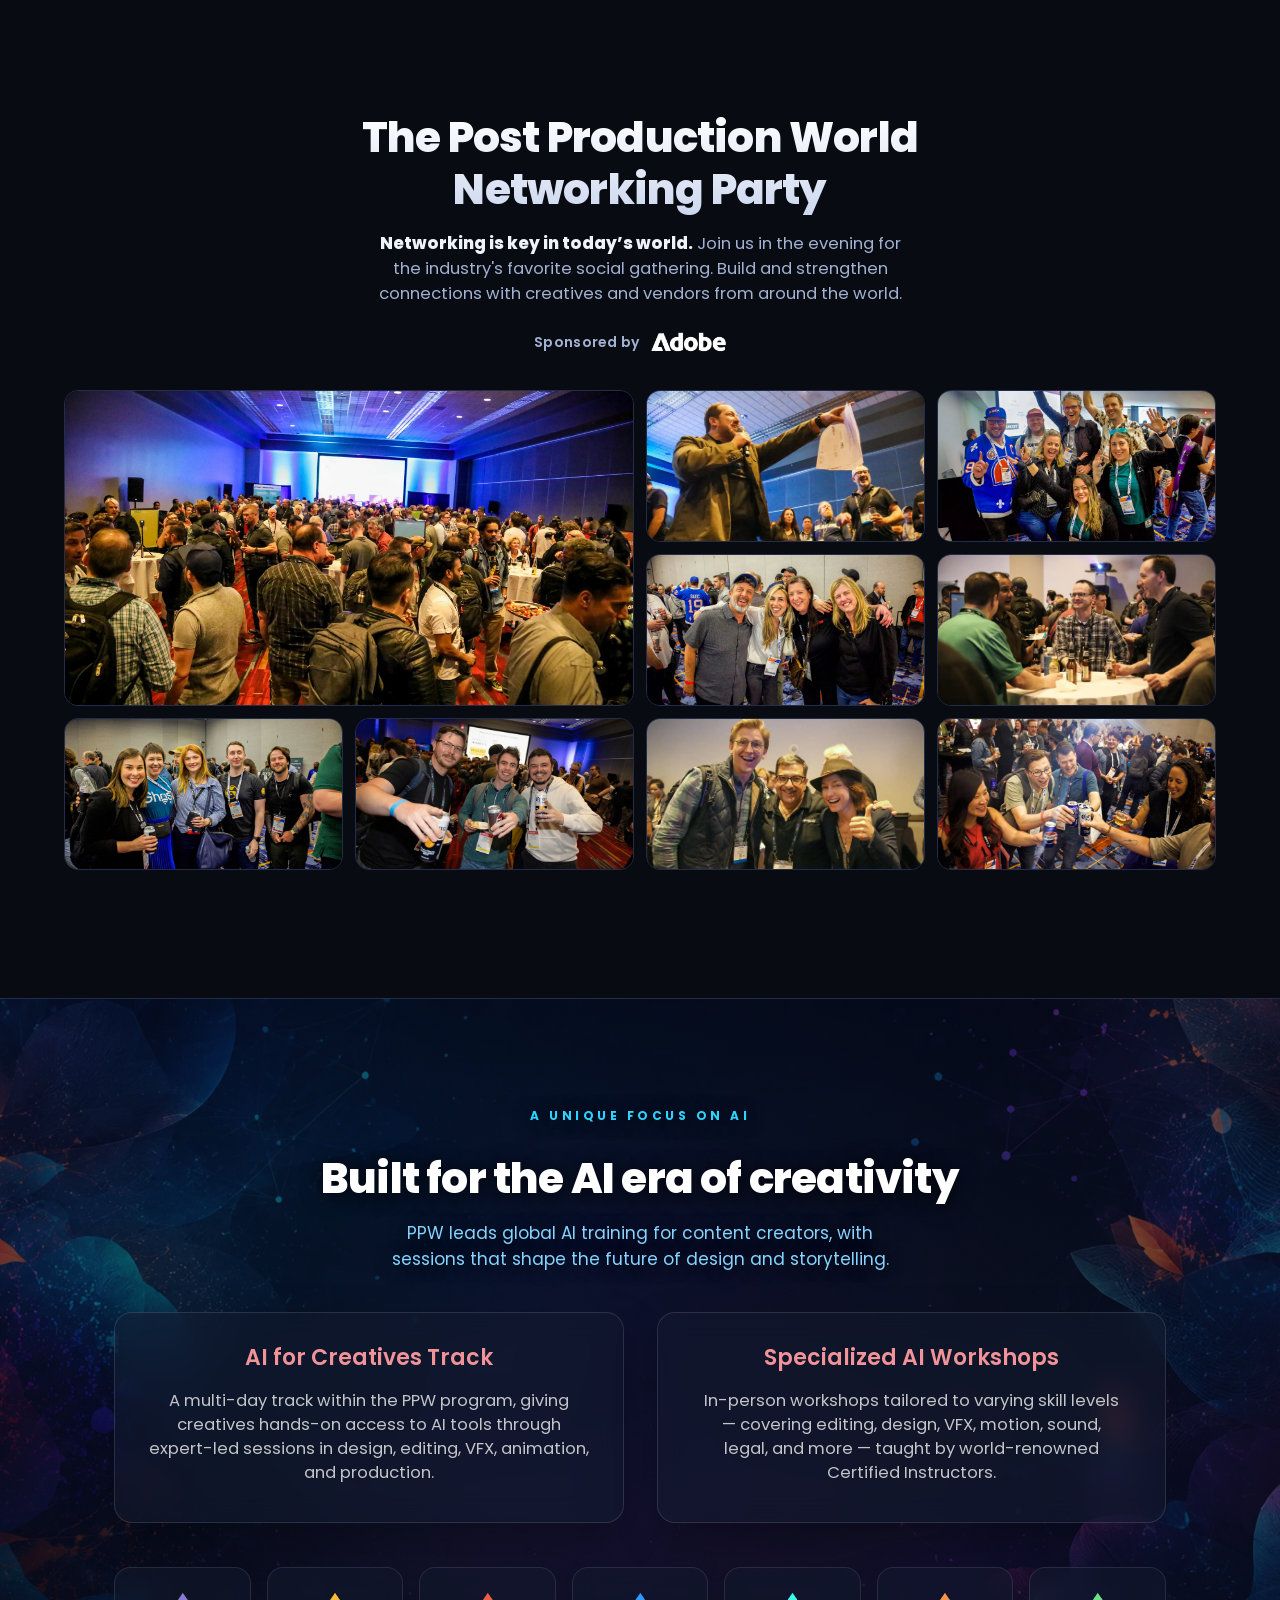
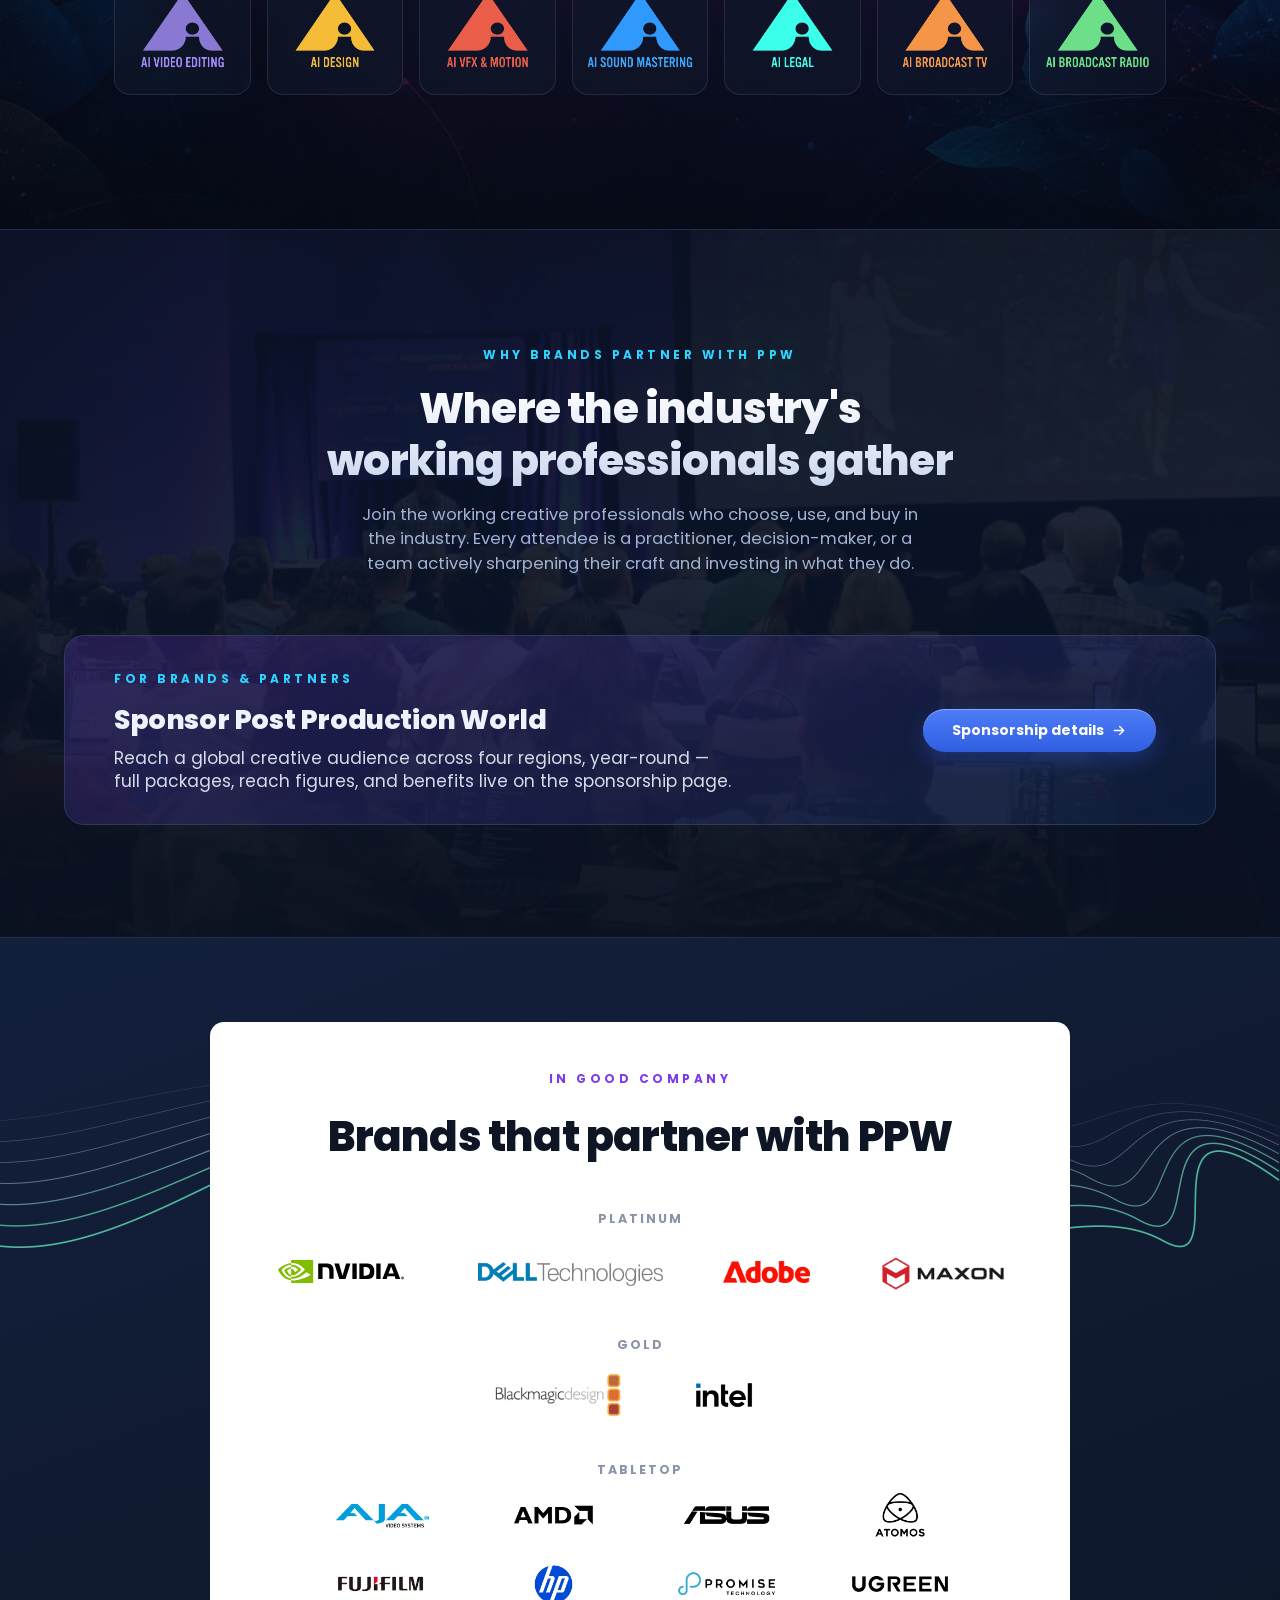
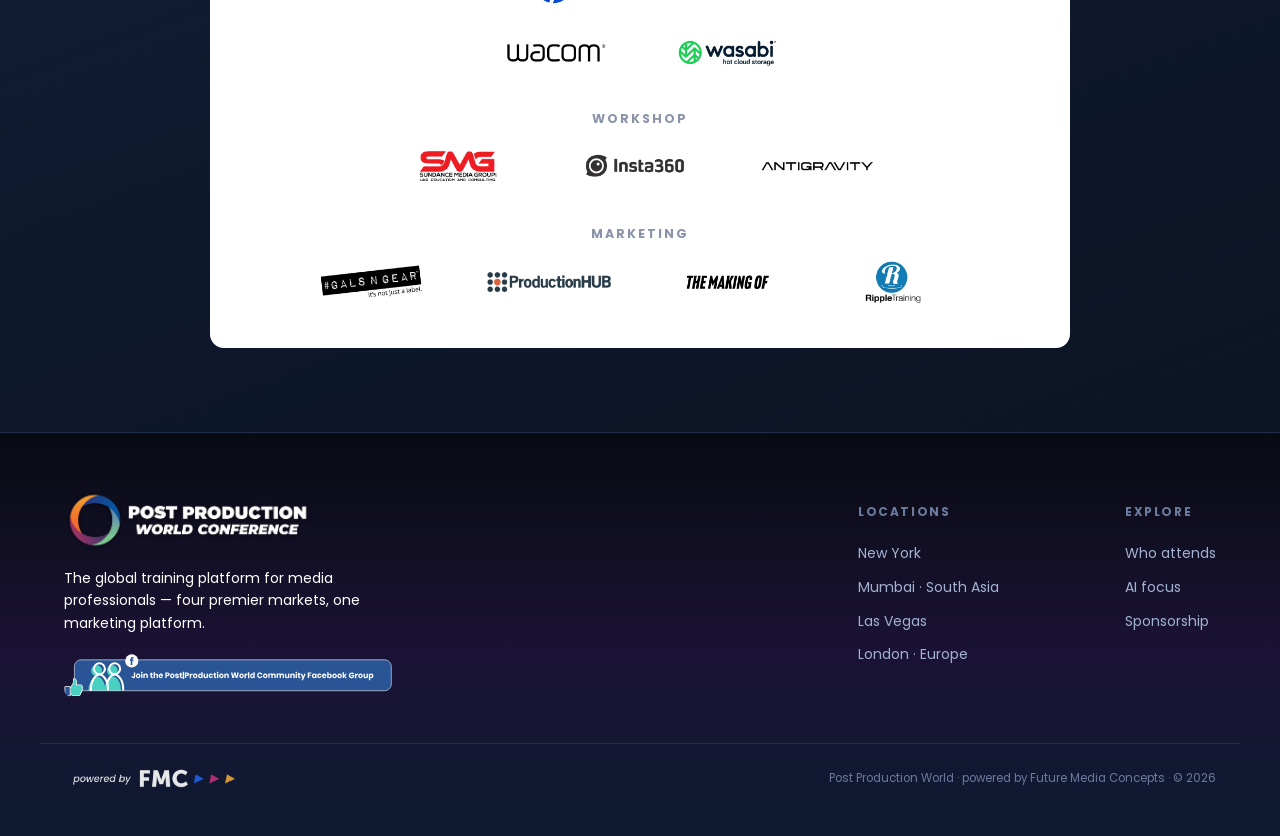
==== commit 45ecc886: "Make 15,000+ stat same size as 91% (bump nth-child(3) .pn to base clamp) Co-Authored-By: Claude Opus" ====
--- a/index.html
+++ b/index.html
@@ -336,6 +336,7 @@
   .proof-band::before{content:"";position:absolute;left:0;right:0;top:-36px;bottom:-36px;background:linear-gradient(115deg,#311e54 0%,#241a47 48%,#171833 100%);transform:skewY(-1.15deg);z-index:-1}
   .proof-band .wrap{position:relative;z-index:1}
   .proof-grid{grid-template-columns:repeat(3,1fr)!important;align-items:start}
+  @media(max-width:780px){.proof-grid{grid-template-columns:1fr!important;gap:30px}}
   .proof{padding:0 clamp(20px,3vw,46px)!important;text-align:center!important}
   .proof:first-child{padding-left:clamp(20px,3vw,46px)!important}
   .proof:not(:last-child){border-right:1px solid rgba(255,255,255,.14)!important}
@@ -404,7 +405,7 @@
   .dd-menu{position:absolute;top:calc(100% + 18px);left:50%;transform:translateX(-50%) translateY(8px);background:var(--panel-2);border:1px solid var(--line-2);border-radius:16px;padding:8px;opacity:0;visibility:hidden;transition:.18s ease;box-shadow:var(--shadow);z-index:70;min-width:300px!important}
   .dd-menu .c{font-weight:700;font-size:14px;color:var(--ink);white-space:nowrap!important}
   .wall.plat .tile img[alt="Adobe"]{height:22px!important;max-width:135px!important}
-  .proof-grid .proof:nth-child(3) .pn{white-space:nowrap!important;text-wrap:nowrap;font-size:clamp(22px,2.3vw,33px)!important}
+  .proof-grid .proof:nth-child(3) .pn{white-space:nowrap!important;text-wrap:nowrap;font-size:clamp(26px,2.8vw,40px)!important}
   .sec-desc{color:var(--ink-dim);font-size:16.5px;line-height:1.5!important;margin-top:10px!important}
   .city-cta .btn{padding-top:13px!important;padding-bottom:13px!important;margin-bottom:12px}
   .lb-overlay{position:fixed;inset:0;background:rgba(5,8,16,.86);backdrop-filter:blur(6px);display:none;align-items:center;justify-content:center;z-index:300;padding:40px;cursor:zoom-out}
@@ -515,7 +516,7 @@
         <button class="dd-btn" aria-haspopup="true">Locations <svg class="ic"><use href="#i-chev"/></svg></button>
         <div class="dd-menu" role="menu">
           <a href="new-york.html" role="menuitem"><span class="lft"><svg class="ic"><use href="#i-pin"/></svg><span class="c">New York</span></span><span class="d">Oct 20-21, 2026</span></a>
-          <a href="mumbai.html" role="menuitem"><span class="lft"><svg class="ic"><use href="#i-pin"/></svg><span class="c">Mumbai · South Asia</span></span><span class="d">Oct 2026</span></a>
+          <a href="mumbai.html" role="menuitem"><span class="lft"><svg class="ic"><use href="#i-pin"/></svg><span class="c">Mumbai · South Asia</span></span><span class="d">Oct 22-23, 2026</span></a>
           <a href="vegas.html" role="menuitem"><span class="lft"><svg class="ic"><use href="#i-pin"/></svg><span class="c">Las Vegas</span></span><span class="d">Apr 2027</span></a>
           <a href="london.html" role="menuitem"><span class="lft"><svg class="ic"><use href="#i-pin"/></svg><span class="c">London · Europe</span></span><span class="d">May 2027</span></a>
         </div>
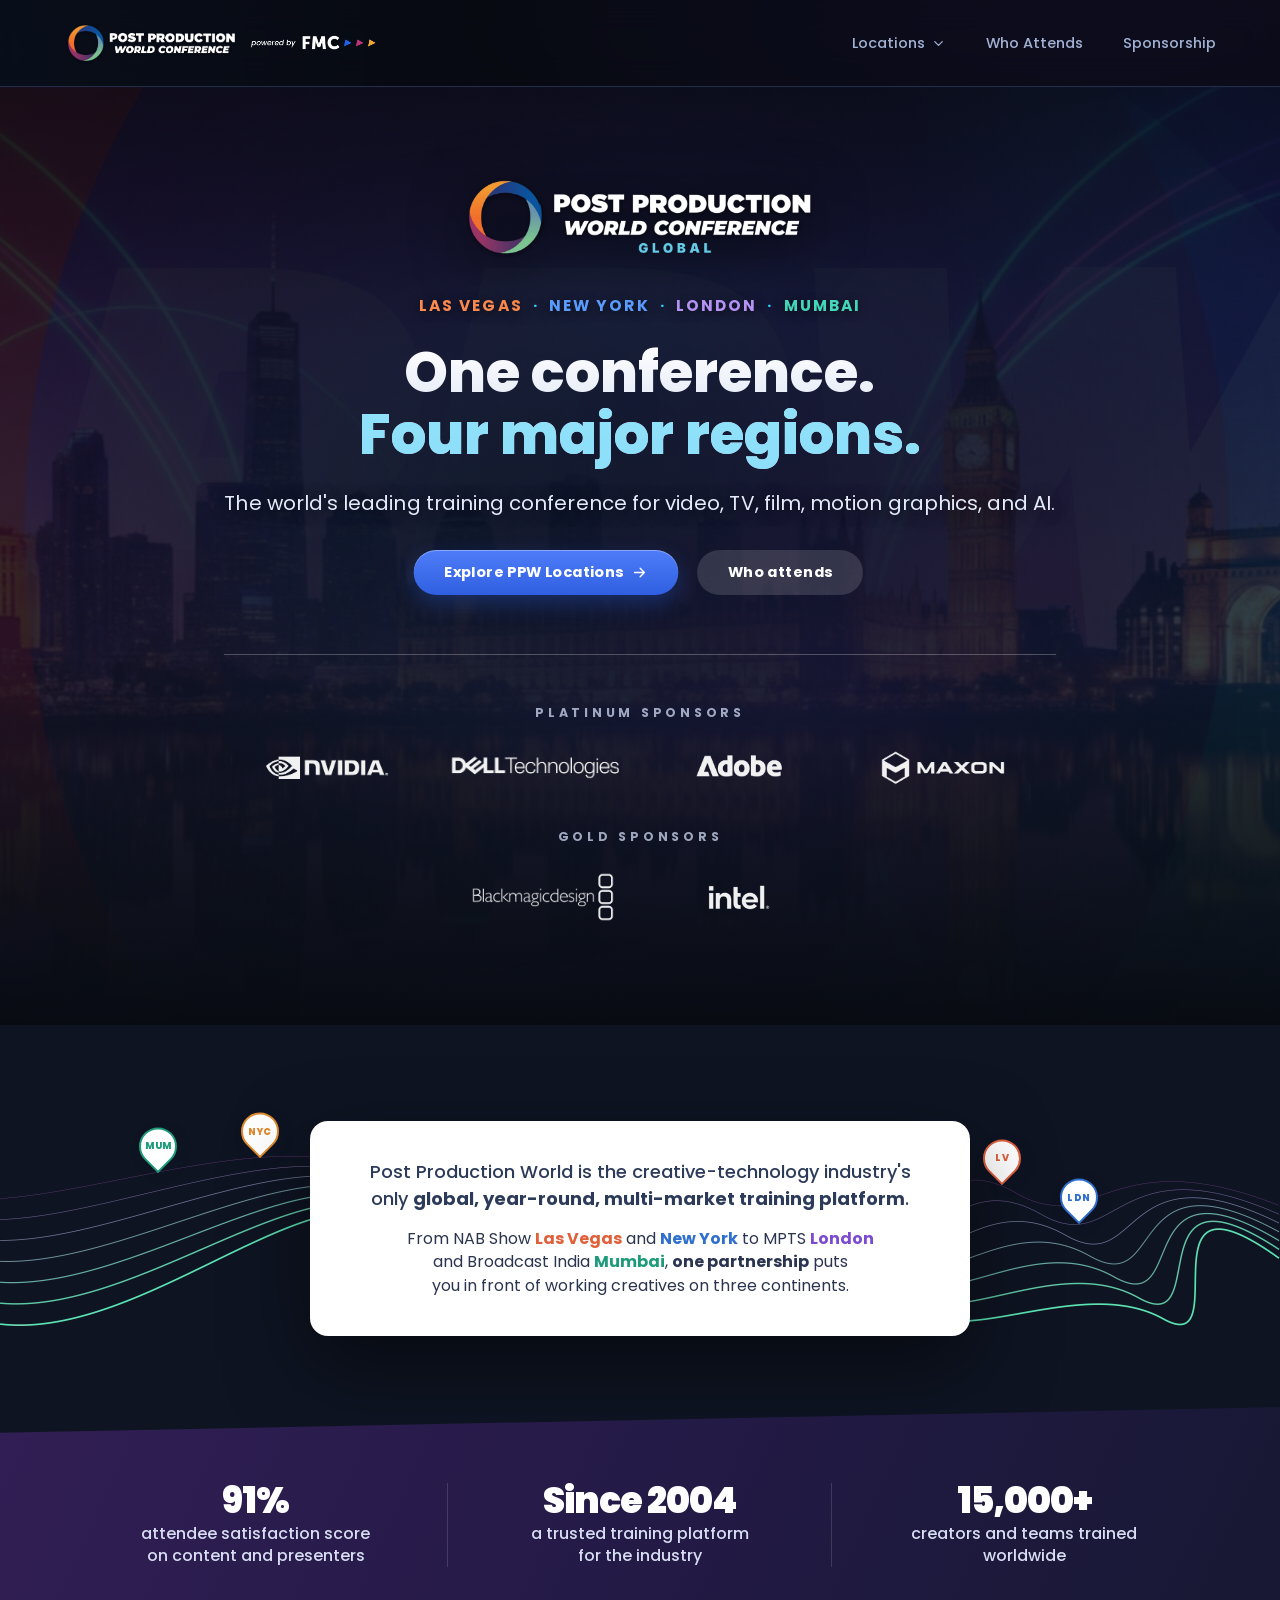
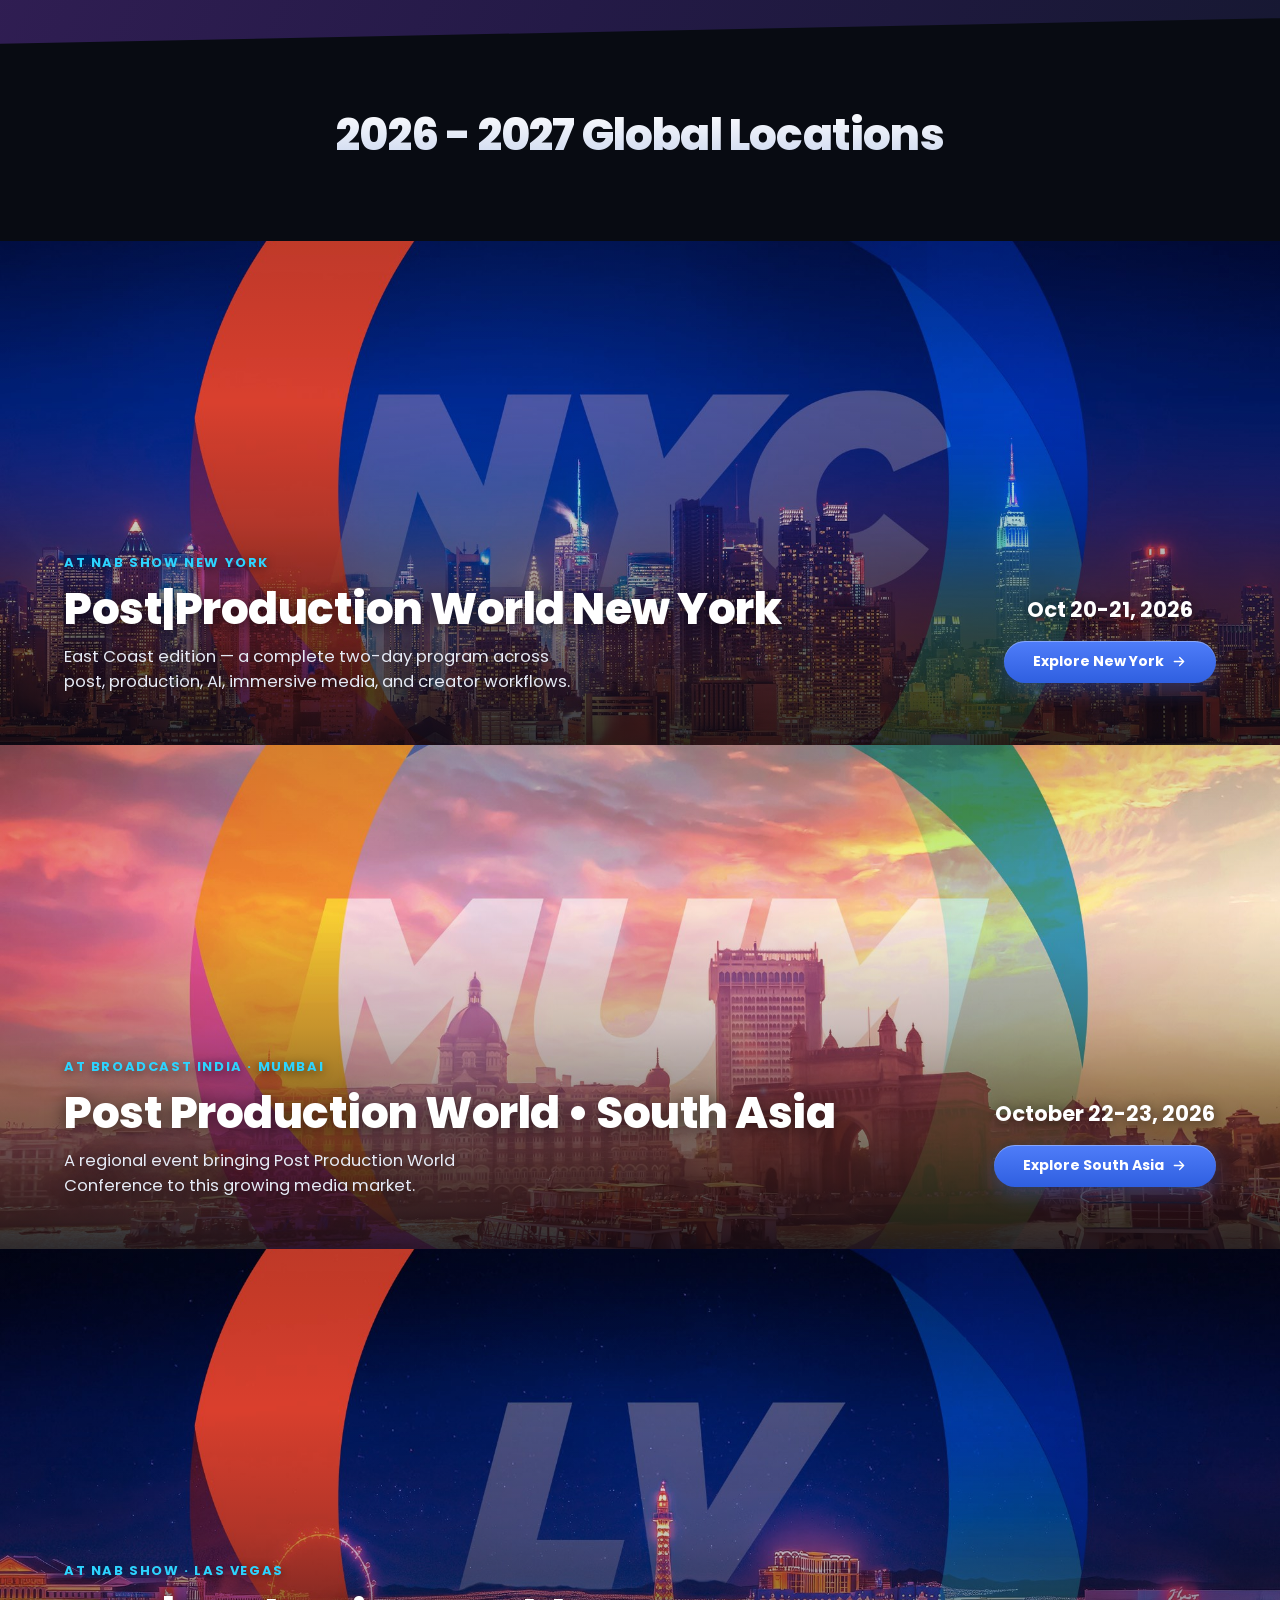
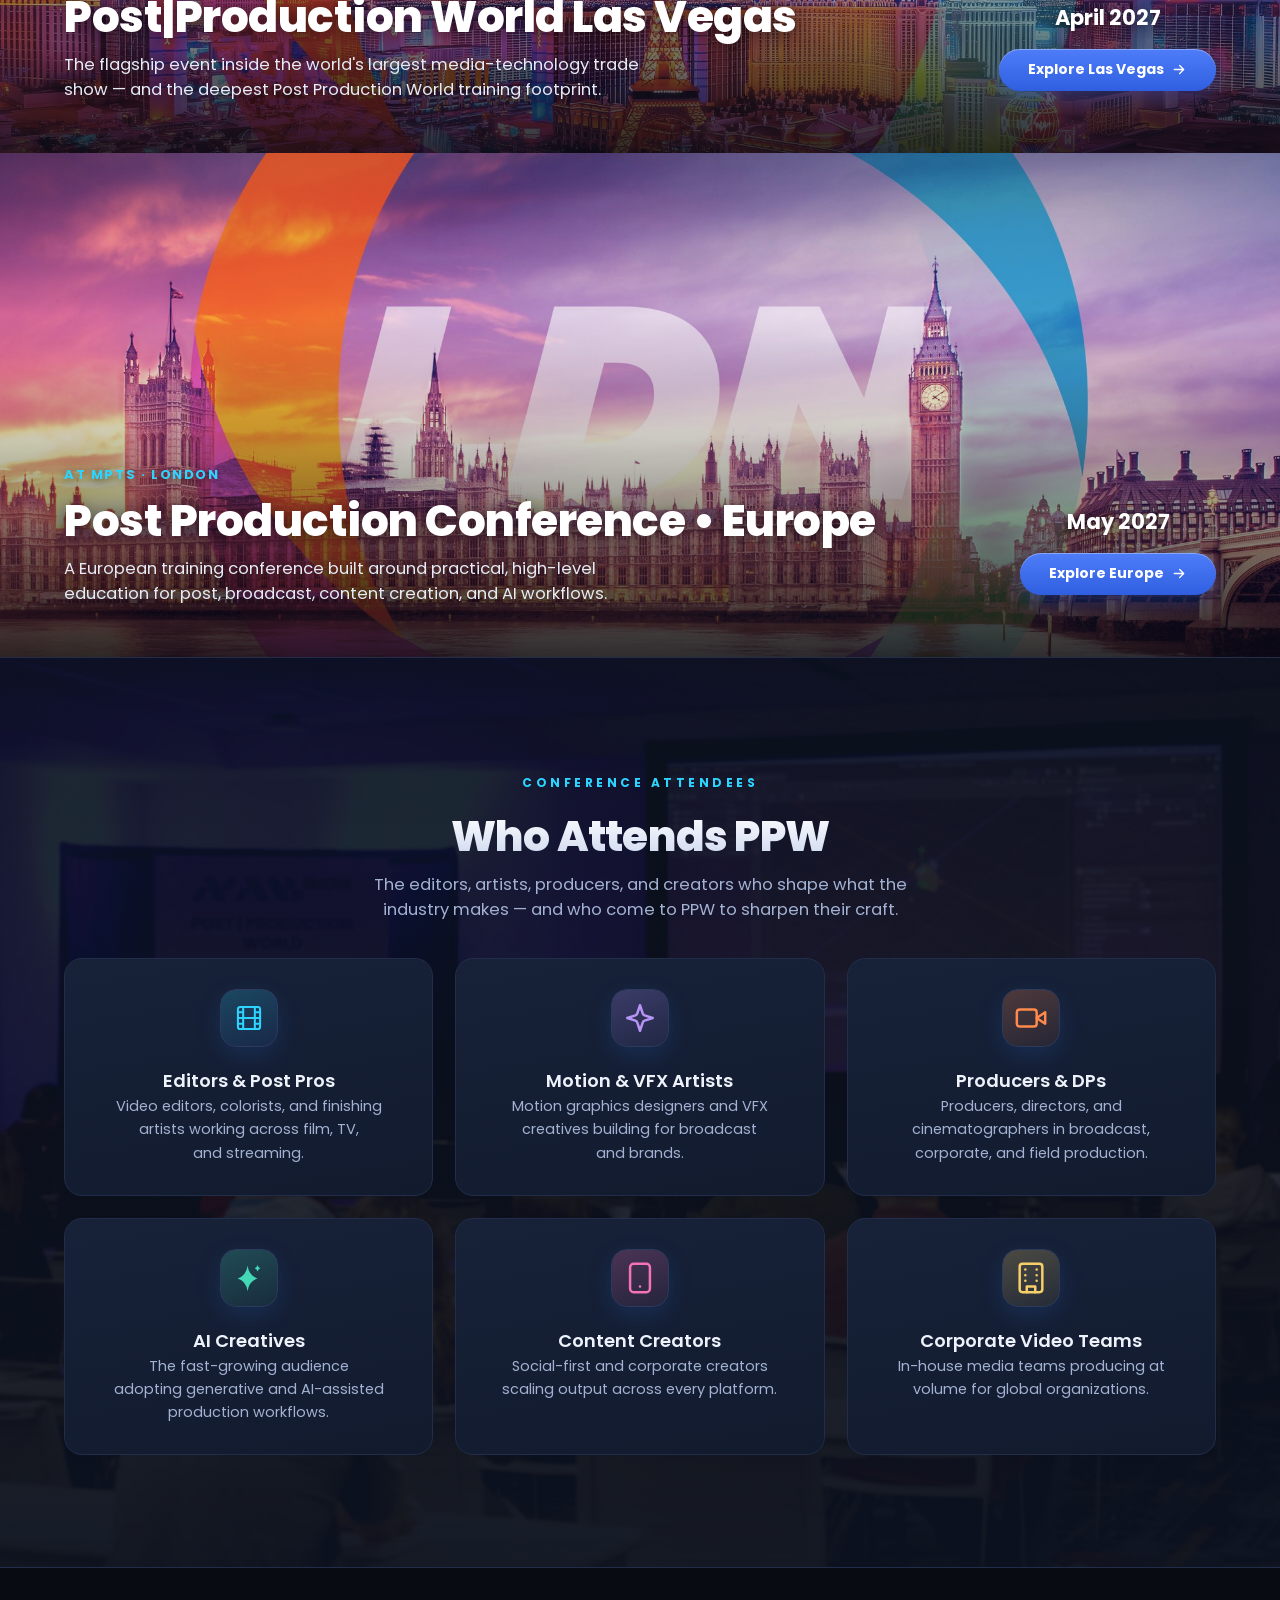
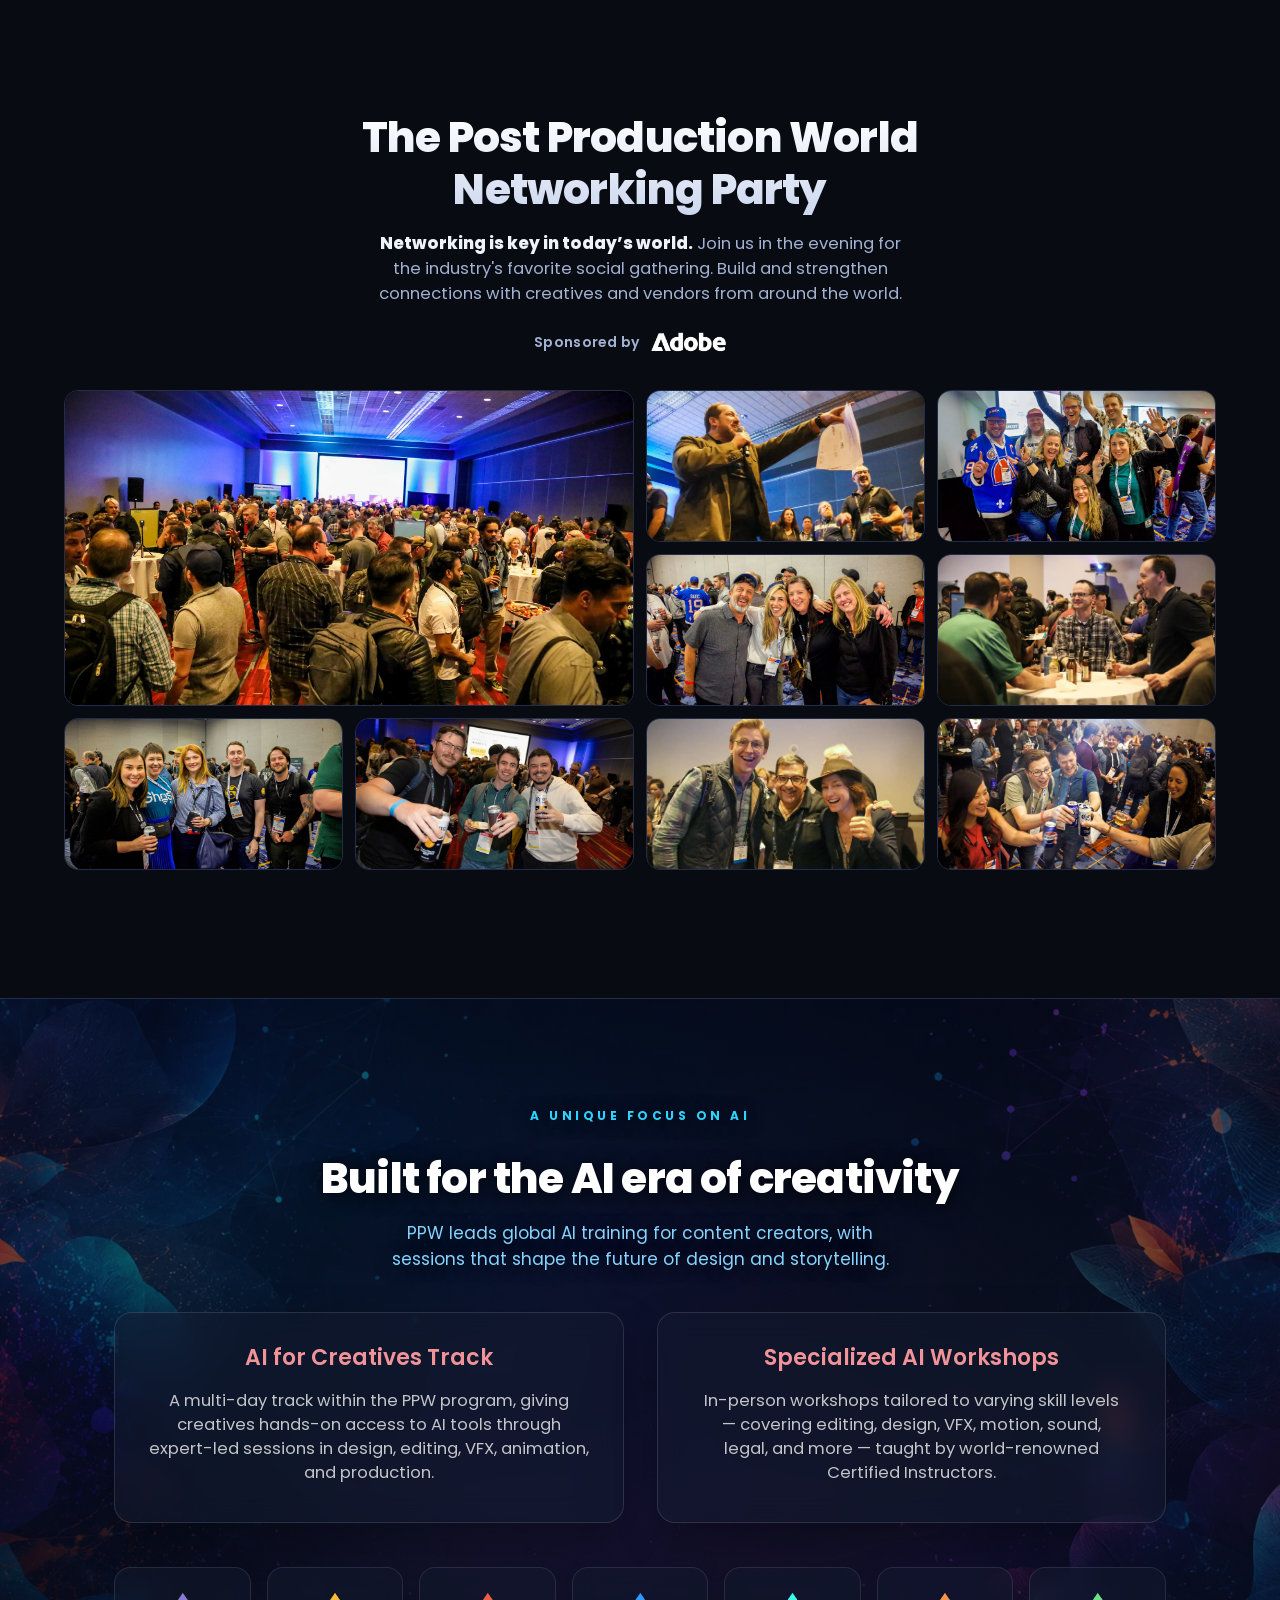
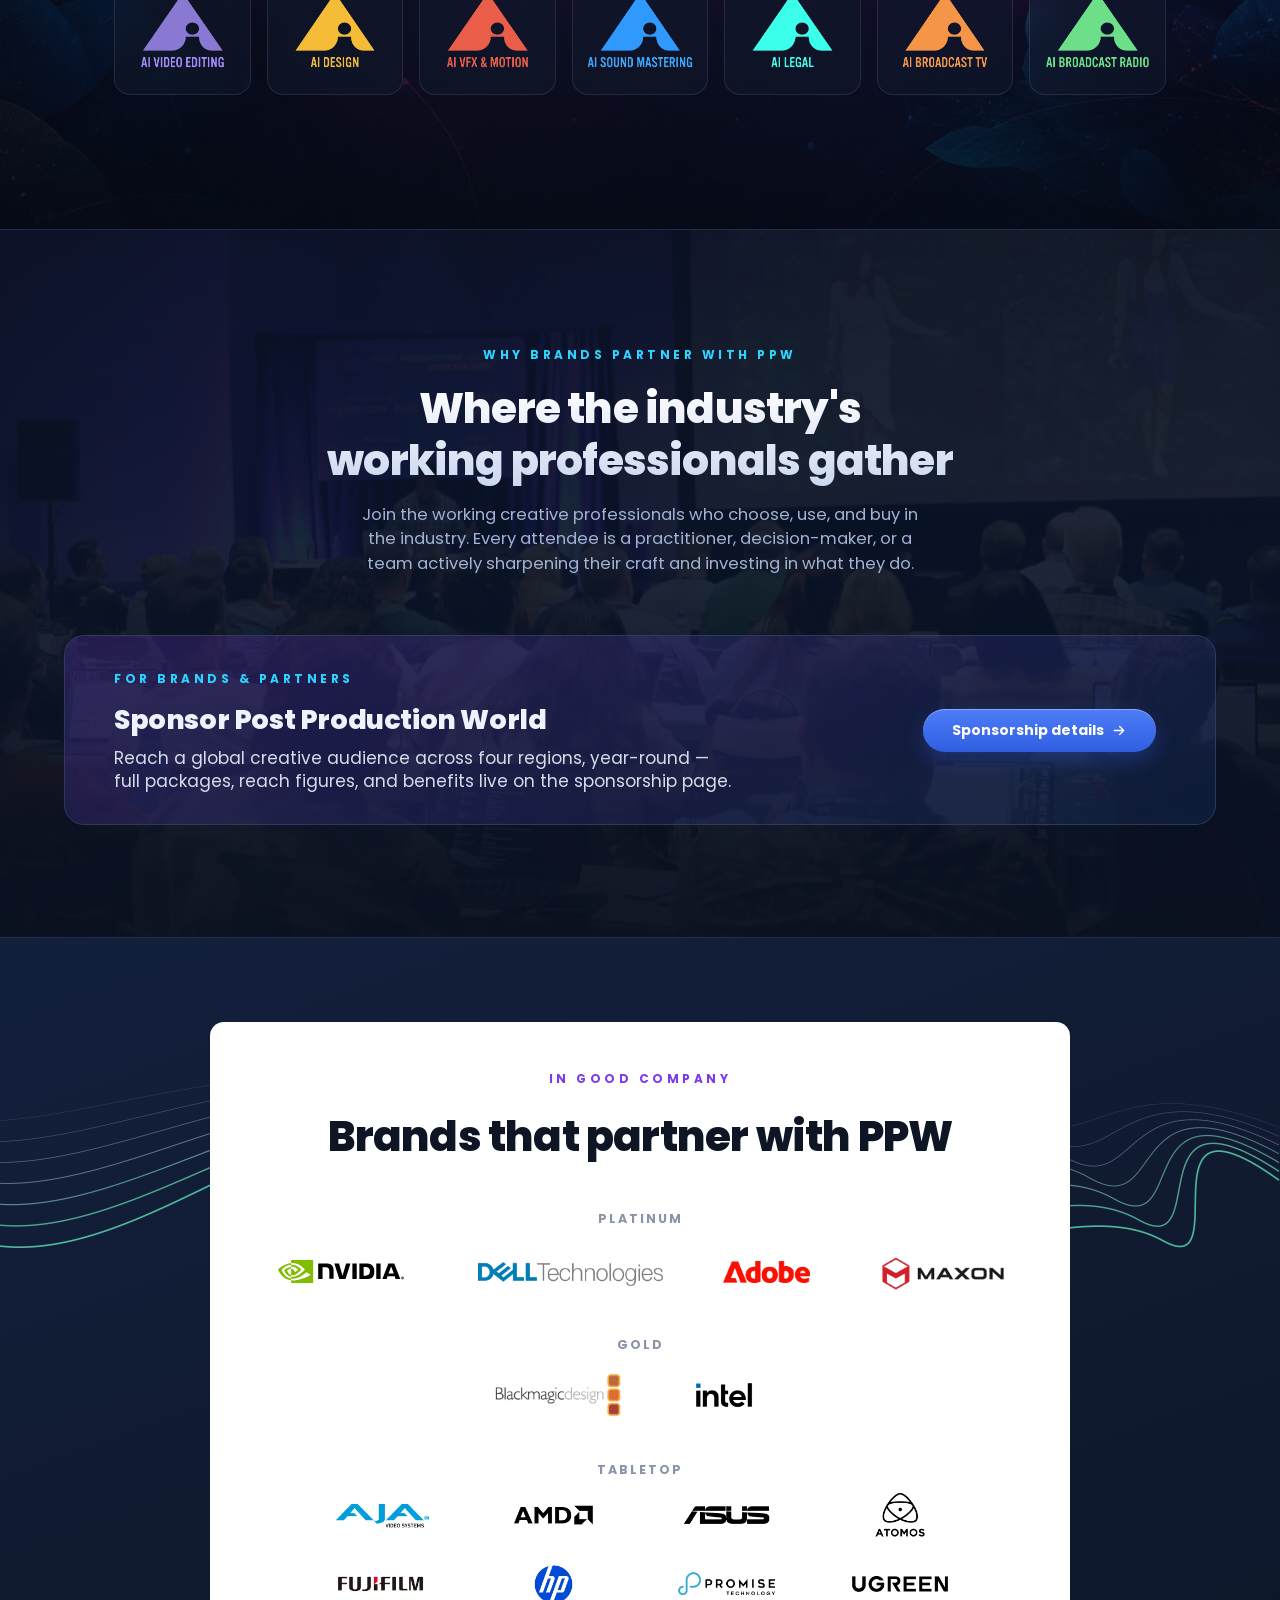
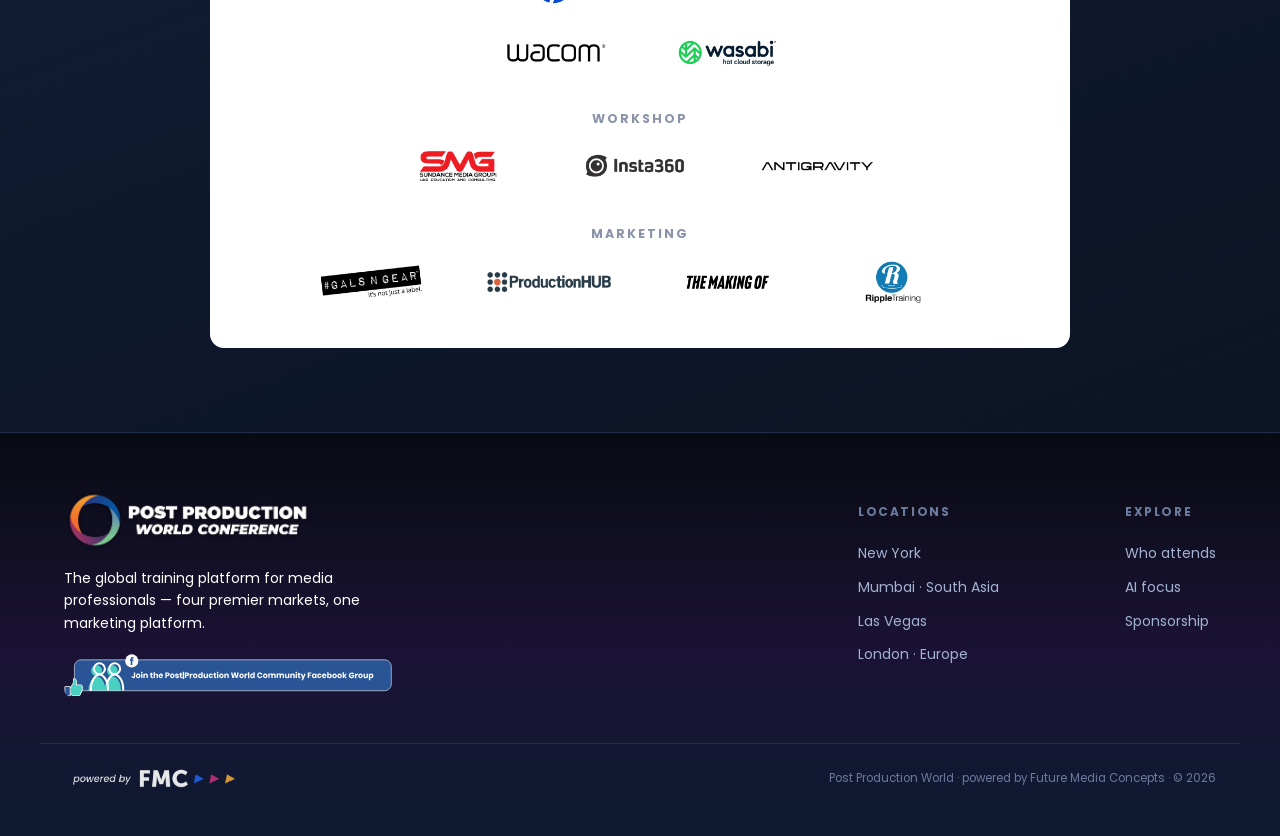
==== commit 8c692b7b: "Platinum/Gold Sponsors -> plural (Elise approved) Co-Authored-By: Claude Opus 4.8 <noreply@anthropic" ====
--- a/index.html
+++ b/index.html
@@ -541,7 +541,7 @@
     </div>
     <div class="partners">
       <div class="partner-tier">
-        <div class="partner-tier-label">Platinum Sponsor</div>
+        <div class="partner-tier-label">Platinum Sponsors</div>
         <div class="partner-grid platinum">
           <div class="pslot"><img class="plogo logo-nvidia" src="ppw-assets/spon-nvidia.webp" alt="NVIDIA"></div>
           <div class="pslot"><img class="plogo logo-dell" src="ppw-assets/spon-dell.webp" alt="Dell Technologies"></div>
@@ -550,7 +550,7 @@
         </div>
       </div>
       <div class="partner-tier gold-tier">
-        <div class="partner-tier-label">Gold Sponsor</div>
+        <div class="partner-tier-label">Gold Sponsors</div>
         <div class="partner-grid gold">
           <div class="pslot"><img class="plogo logo-blackmagic" src="ppw-assets/spon-bmd-ko.webp" alt="Blackmagic Design"></div>
           <div class="pslot"><img class="plogo logo-intel" src="ppw-assets/spon-intel-ko.webp" alt="Intel"></div>
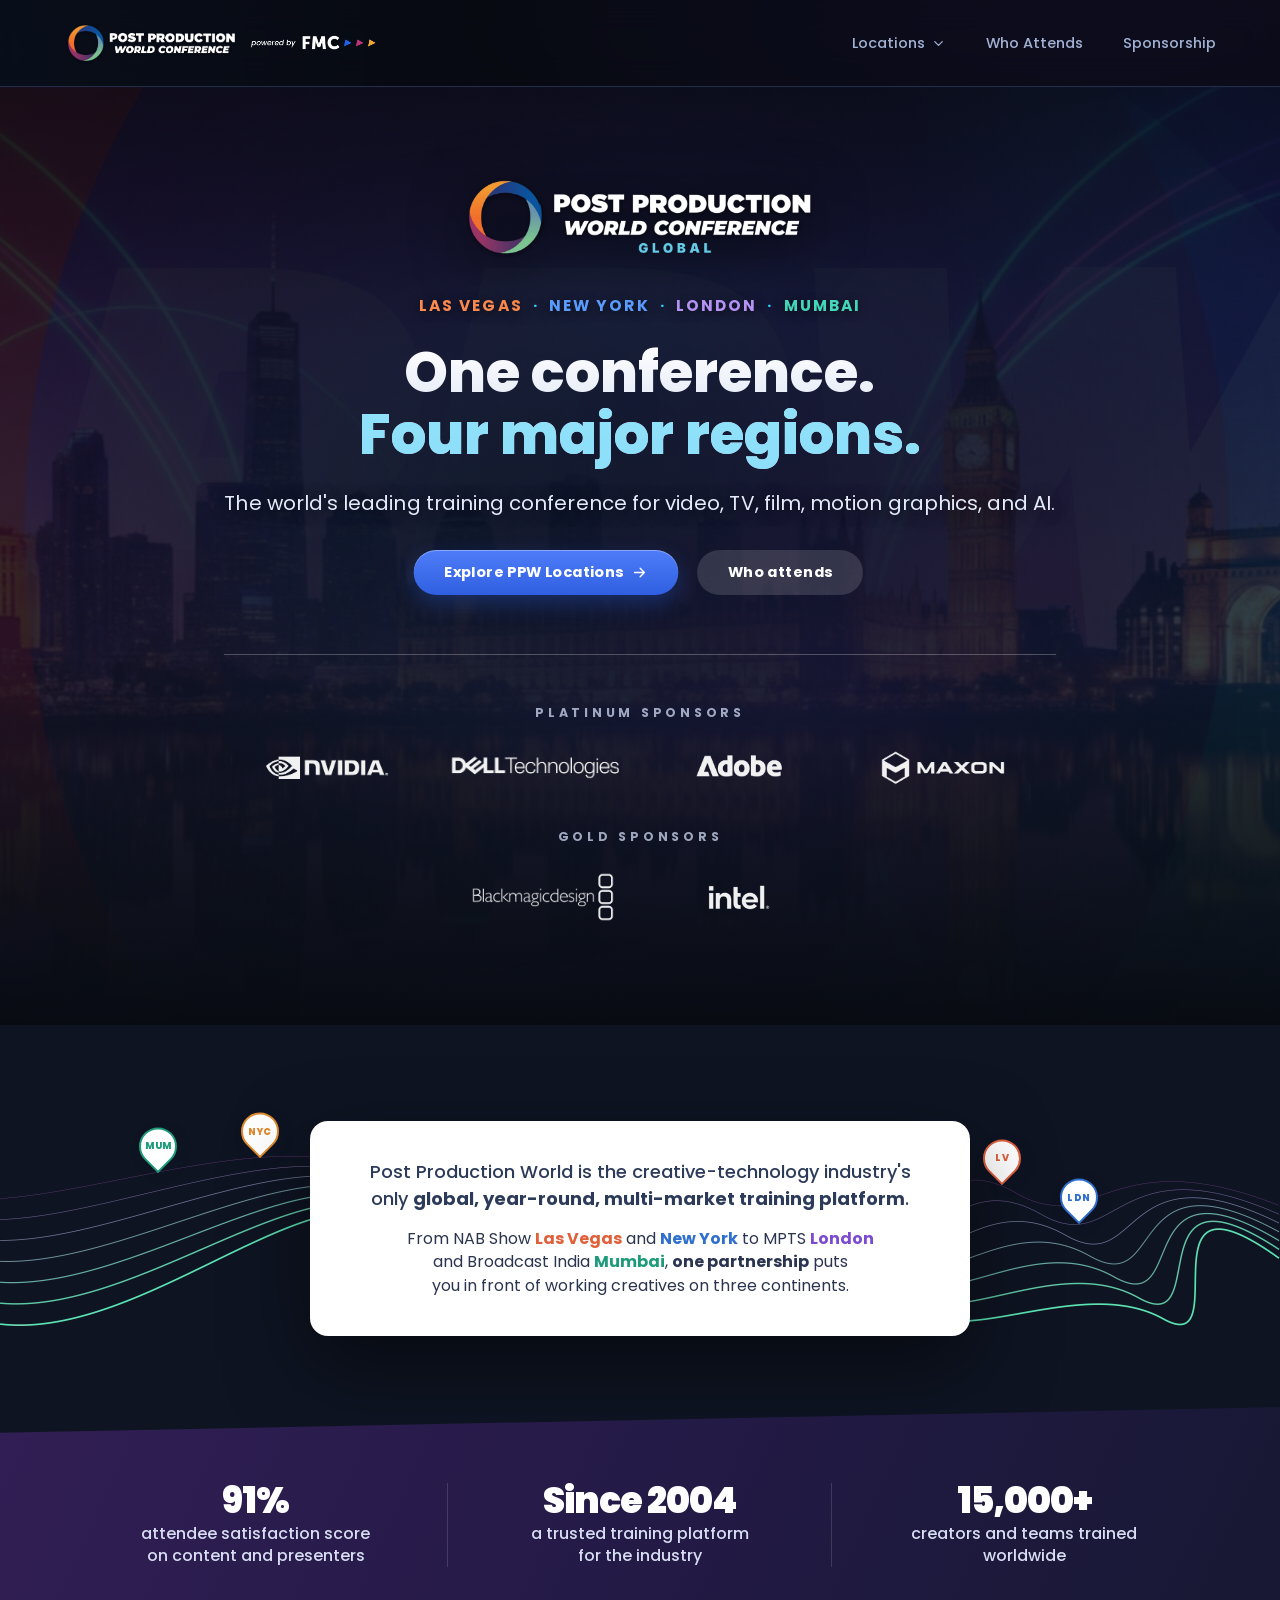
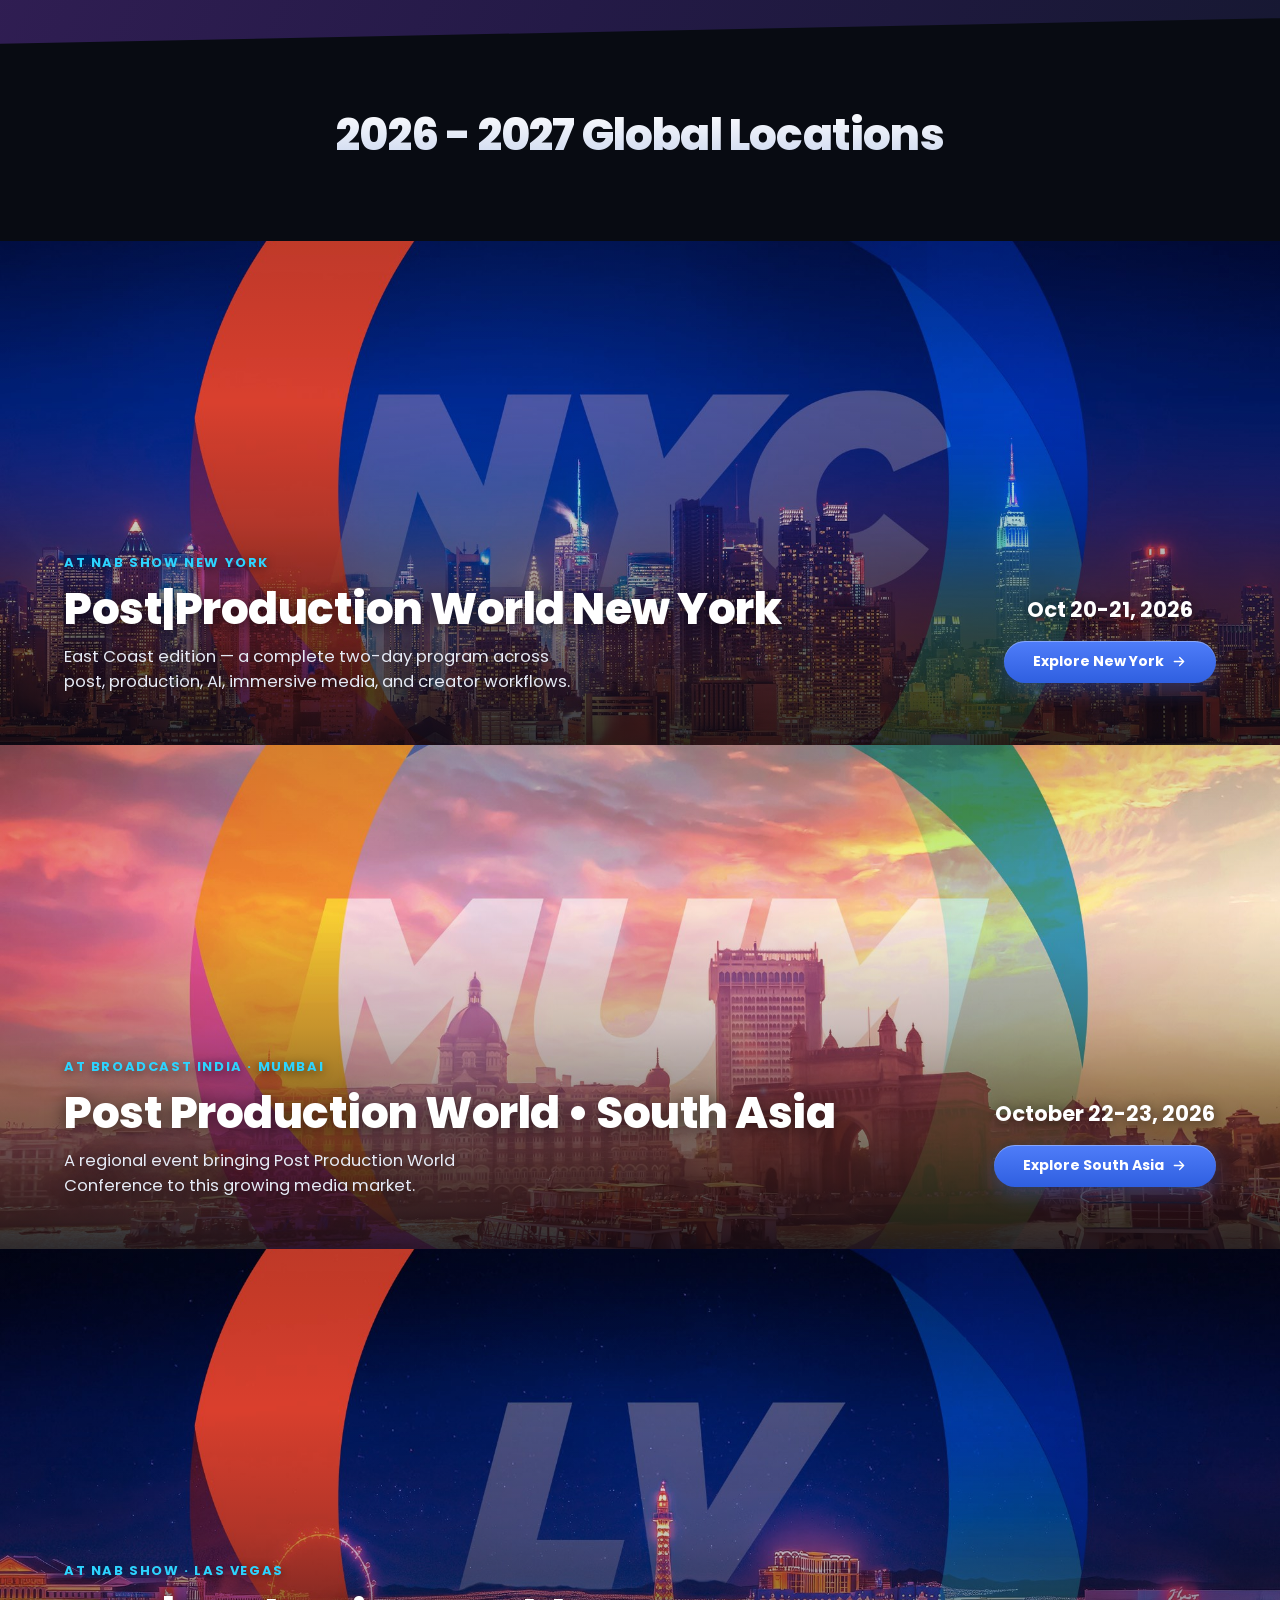
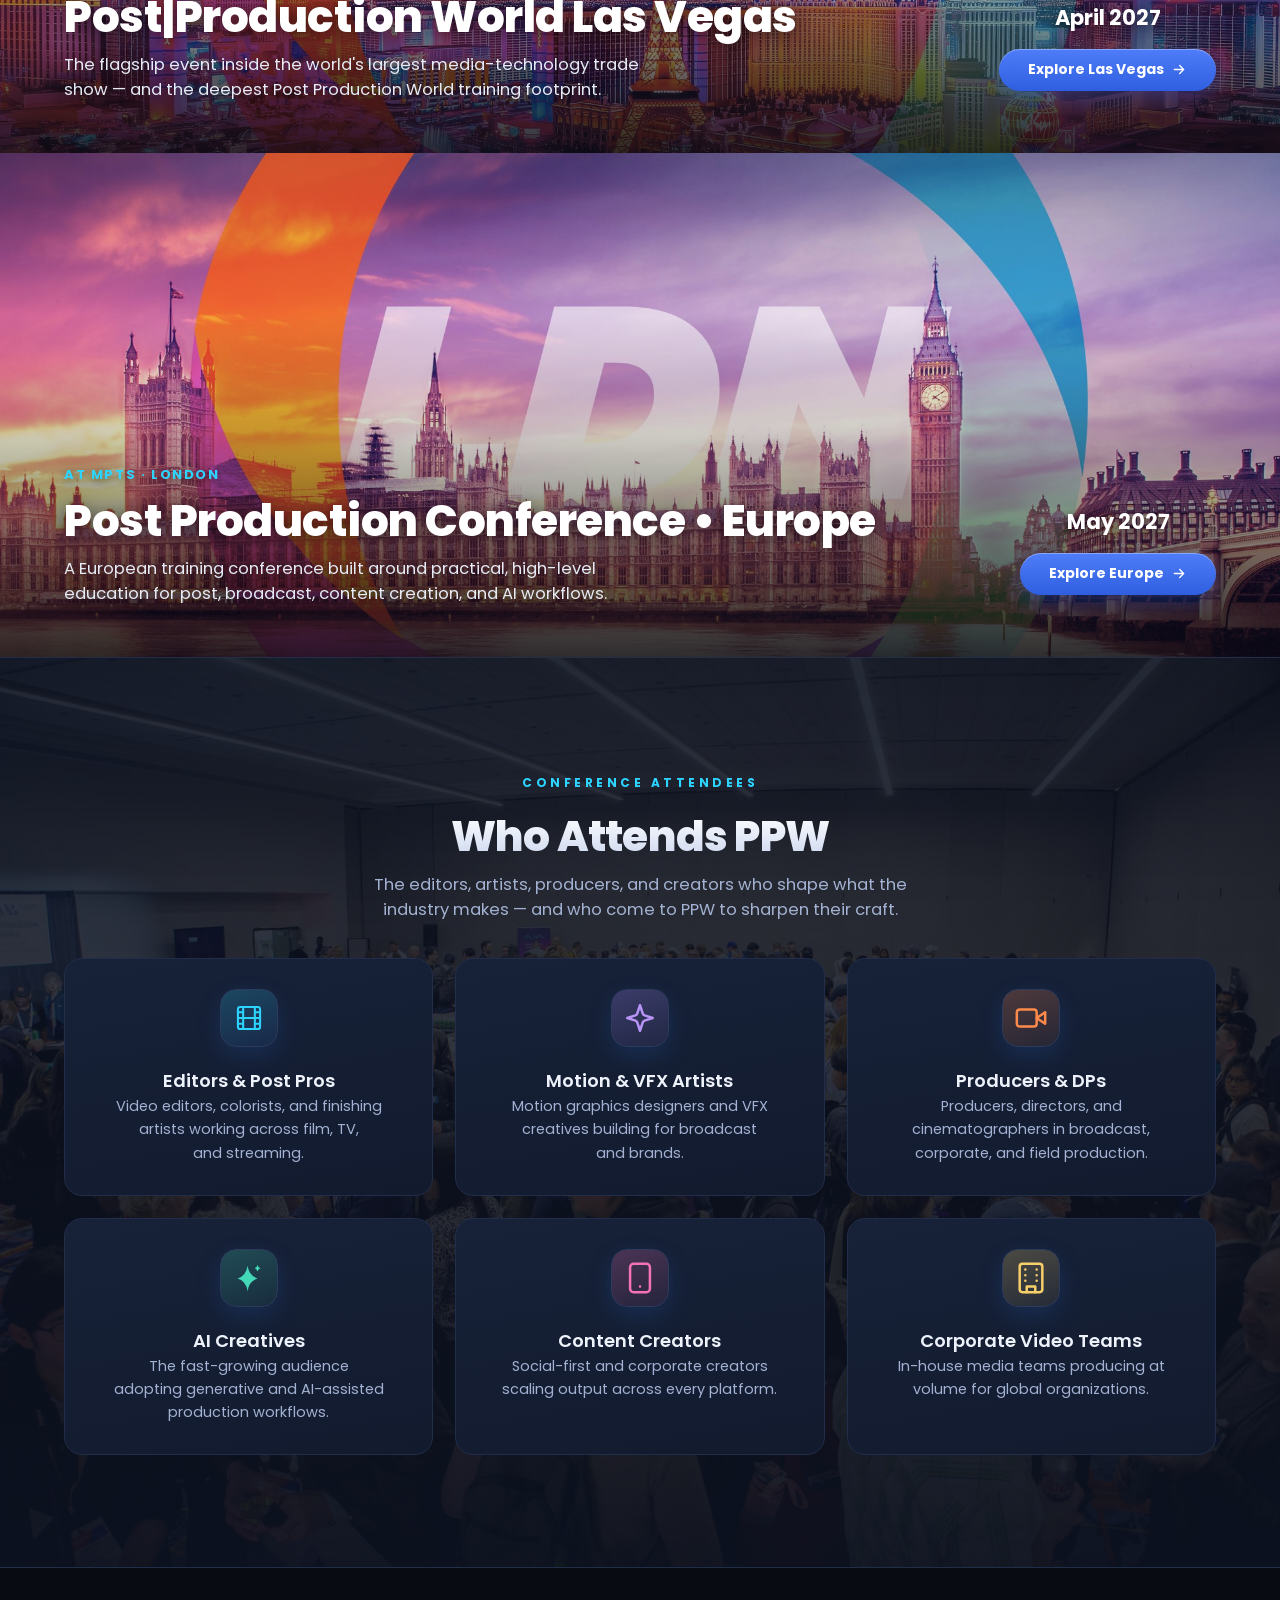
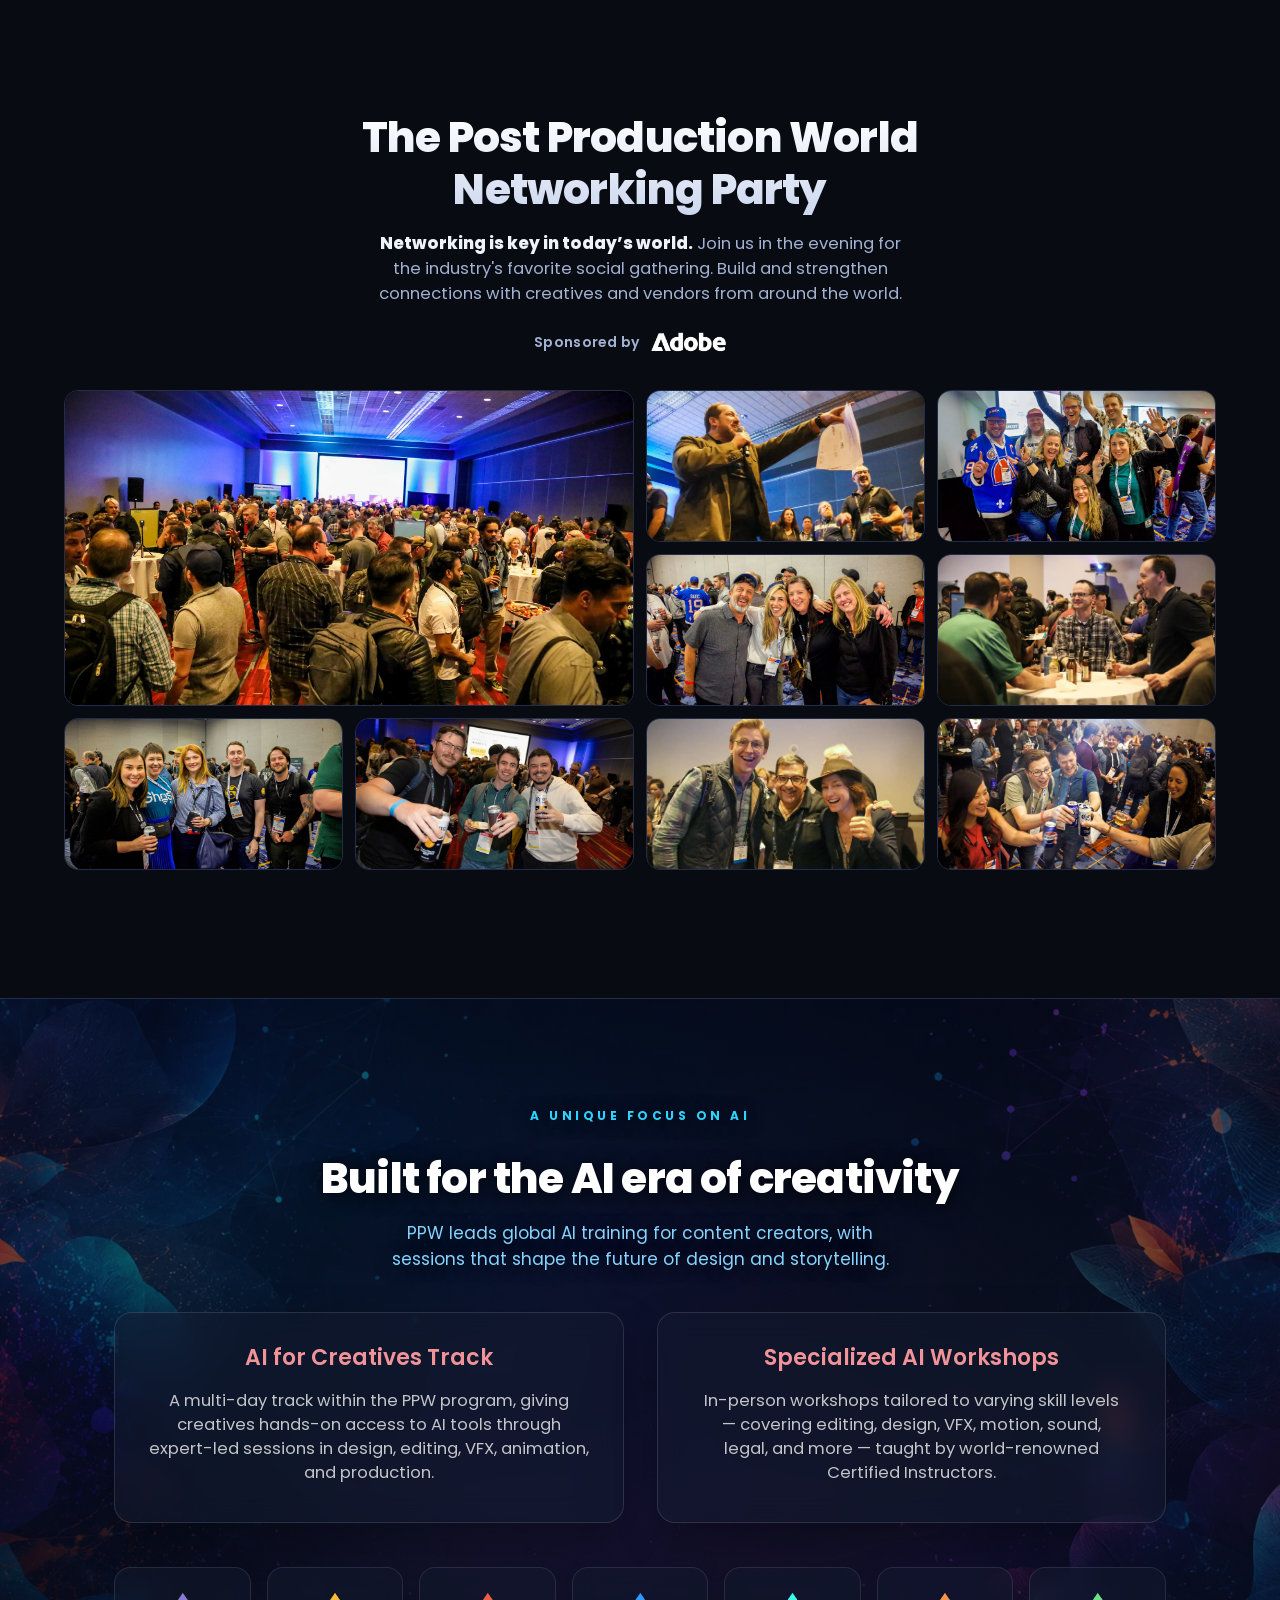
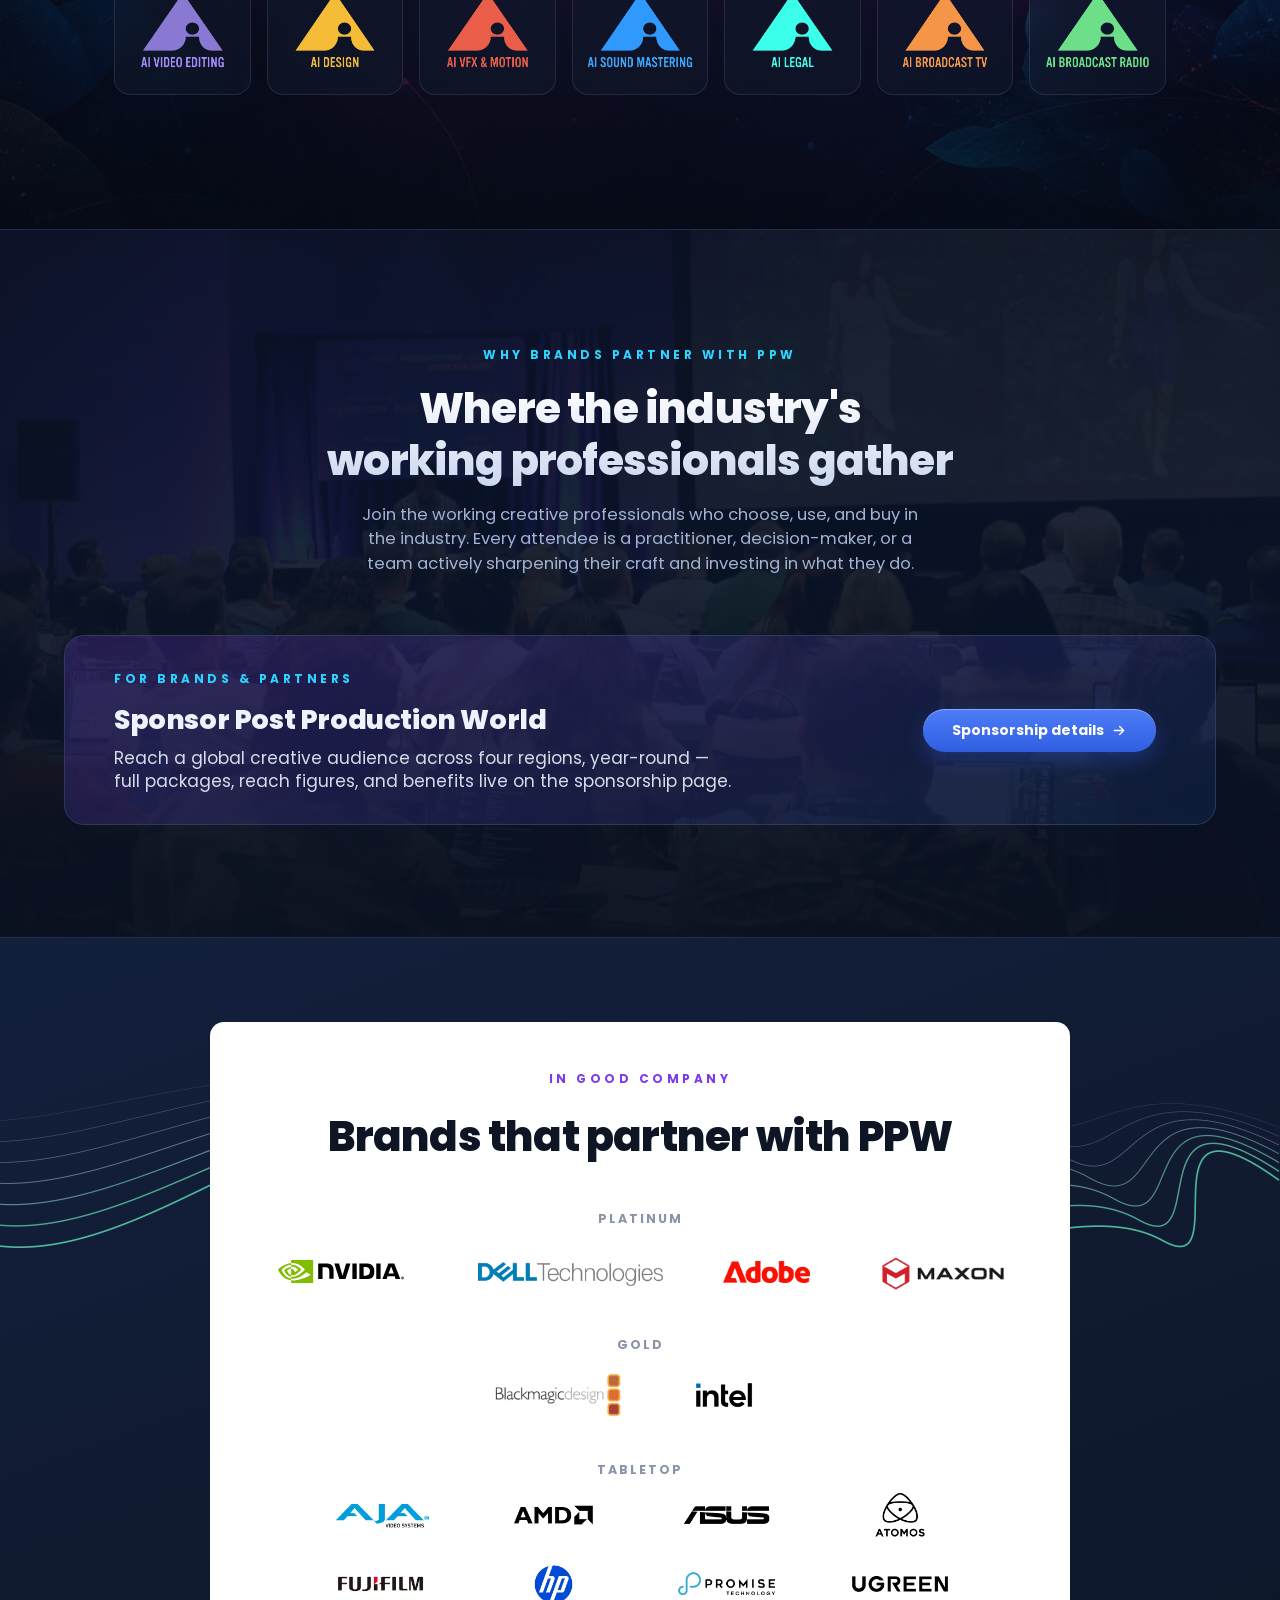
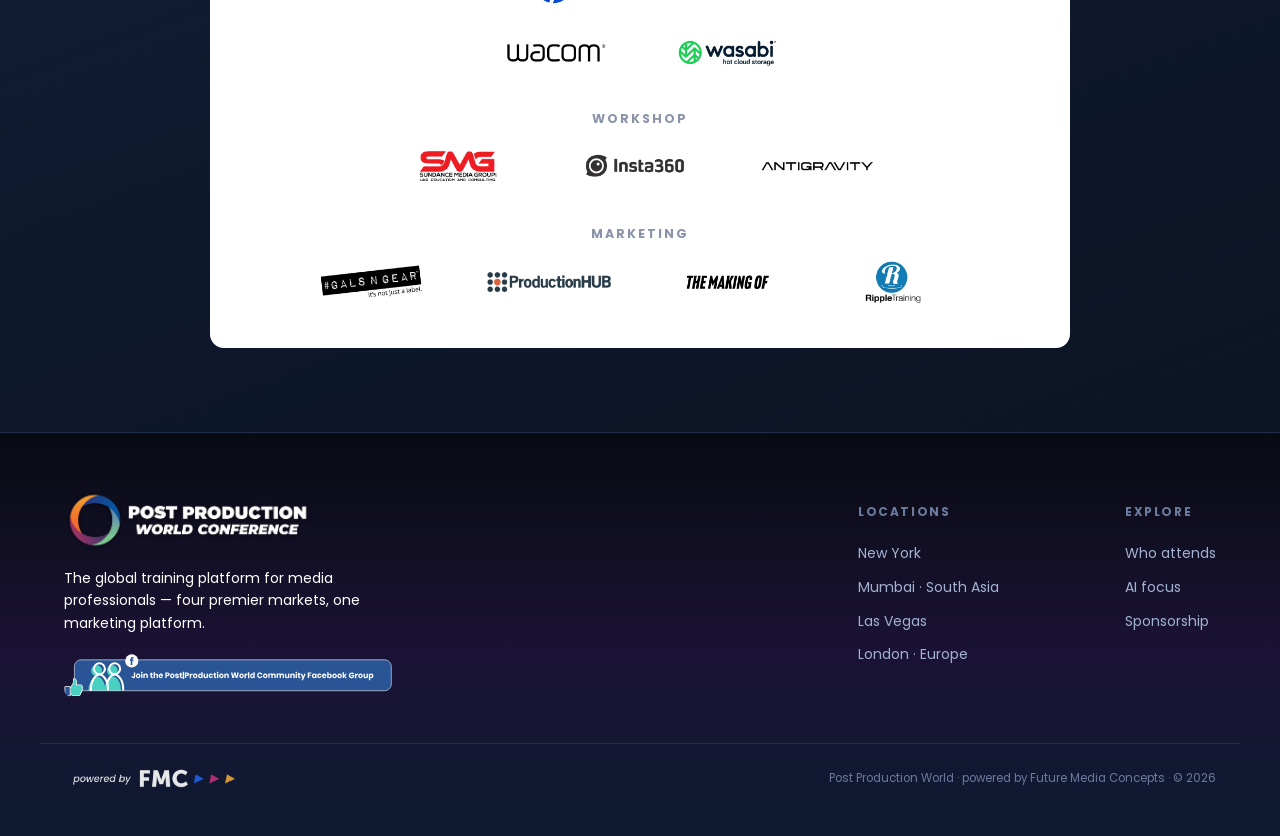
==== commit 32d835cc: "Place curated audience photos: Who Attends (A), NY feedback (B), Vegas stats - Homepage 'Who Attends" ====
--- a/index.html
+++ b/index.html
@@ -448,7 +448,7 @@
   .sponsors-light .partner-note{margin-top:44px!important}
   /* Who Attends: darkened attendee photo, full-bleed */
   #attendees{position:relative;overflow:hidden;background:var(--bg-2)!important;scroll-margin-top:86px}
-  #attendees::after{content:"";position:absolute;inset:0;background:linear-gradient(180deg,rgba(12,18,32,.90),rgba(12,18,32,.84) 45%,rgba(12,18,32,.95)),url(ppw-assets/conf-b.webp) center/cover no-repeat;pointer-events:none;z-index:0}
+  #attendees::after{content:"";position:absolute;inset:0;background:linear-gradient(180deg,rgba(12,18,32,.90),rgba(12,18,32,.84) 45%,rgba(12,18,32,.95)),url(ppw-assets/who-bg-main.webp) center/cover no-repeat;pointer-events:none;z-index:0}
   #attendees .wrap{position:relative;z-index:1}
   #attendees .wrap{position:relative;z-index:1}
   @media(max-width:600px){
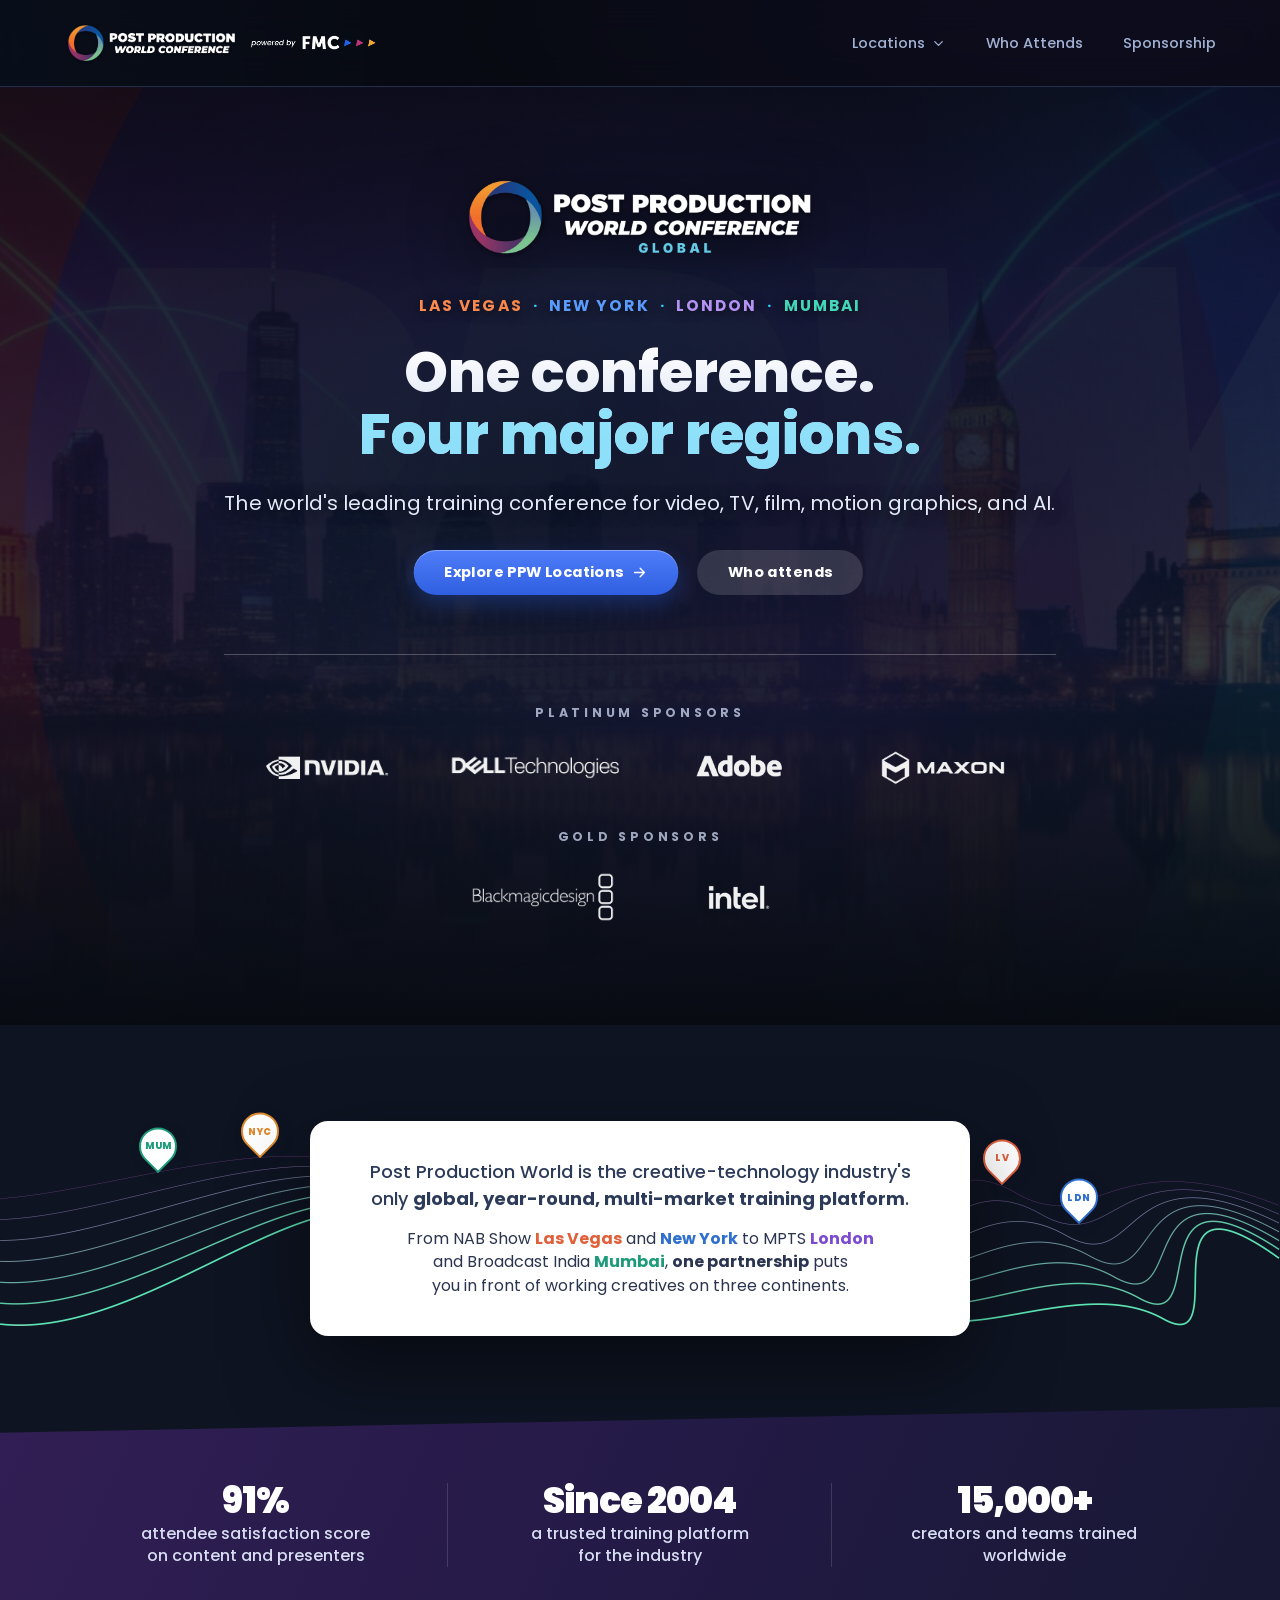
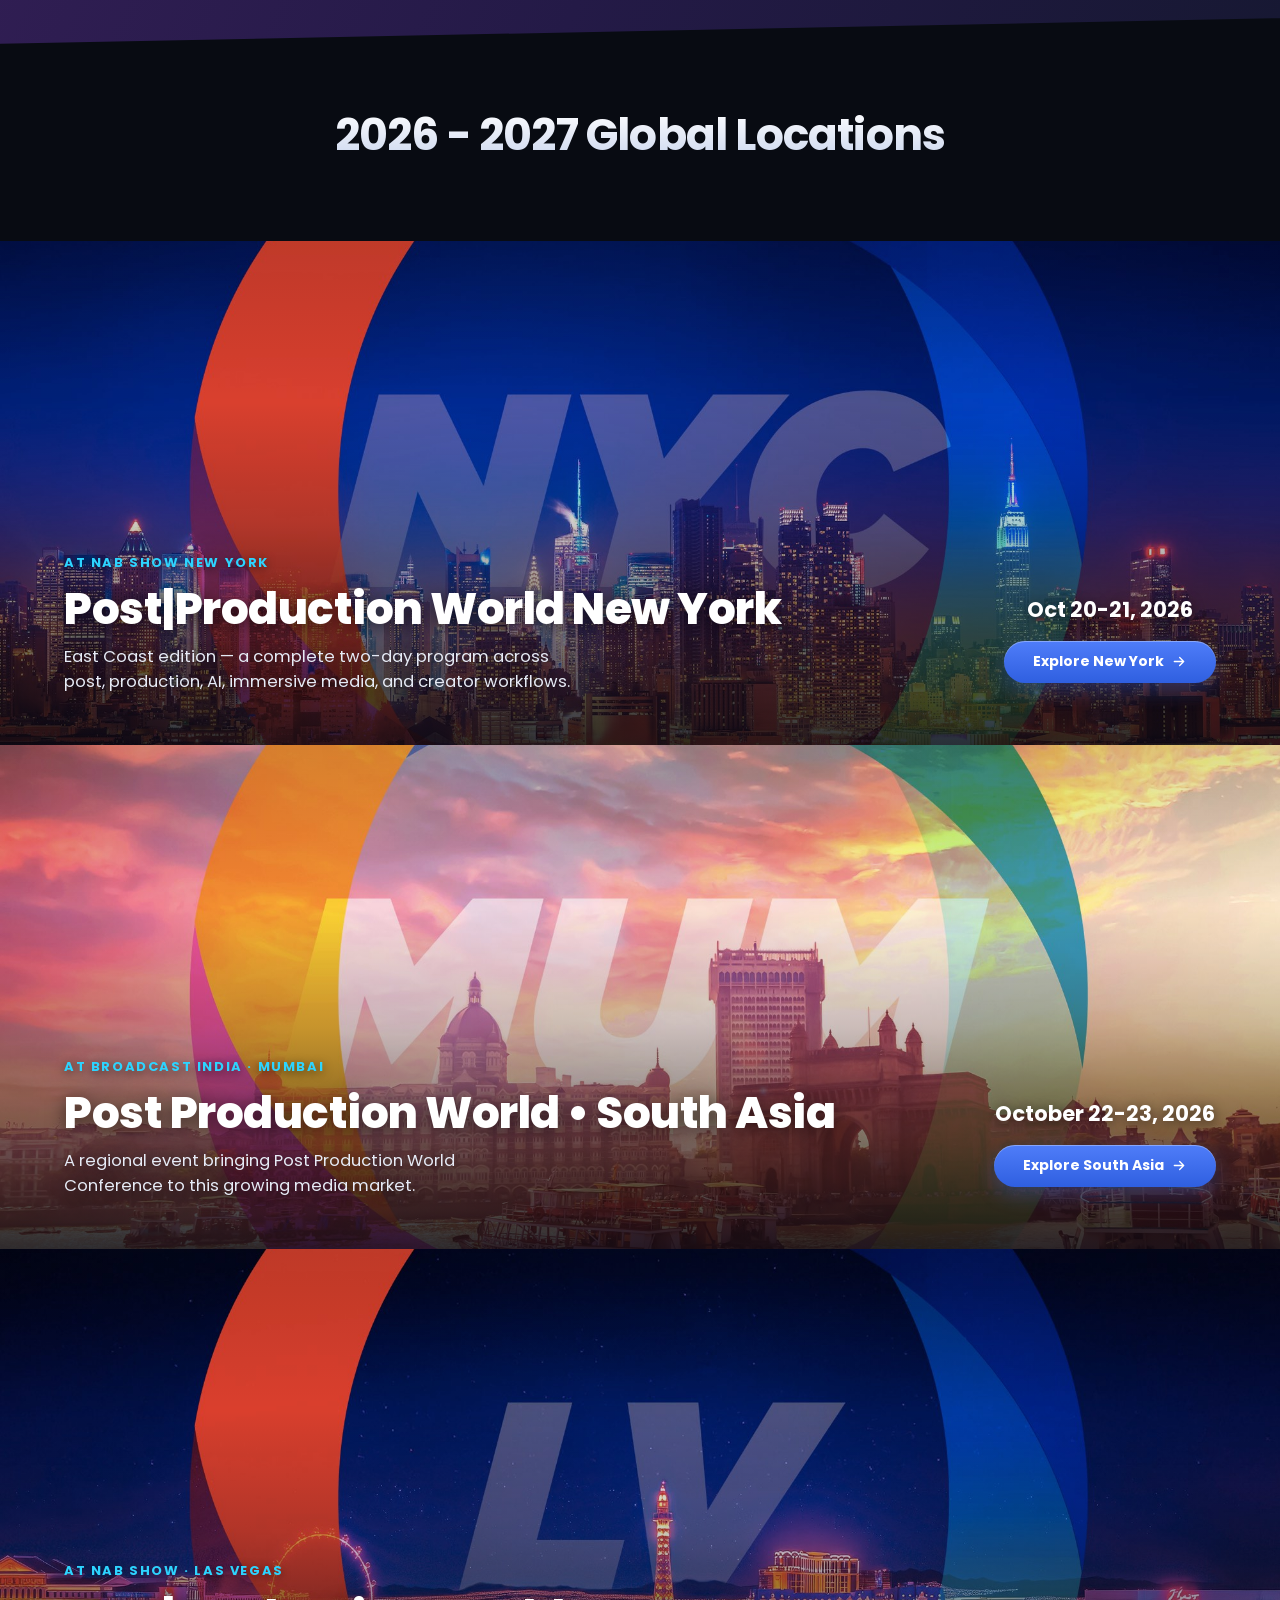
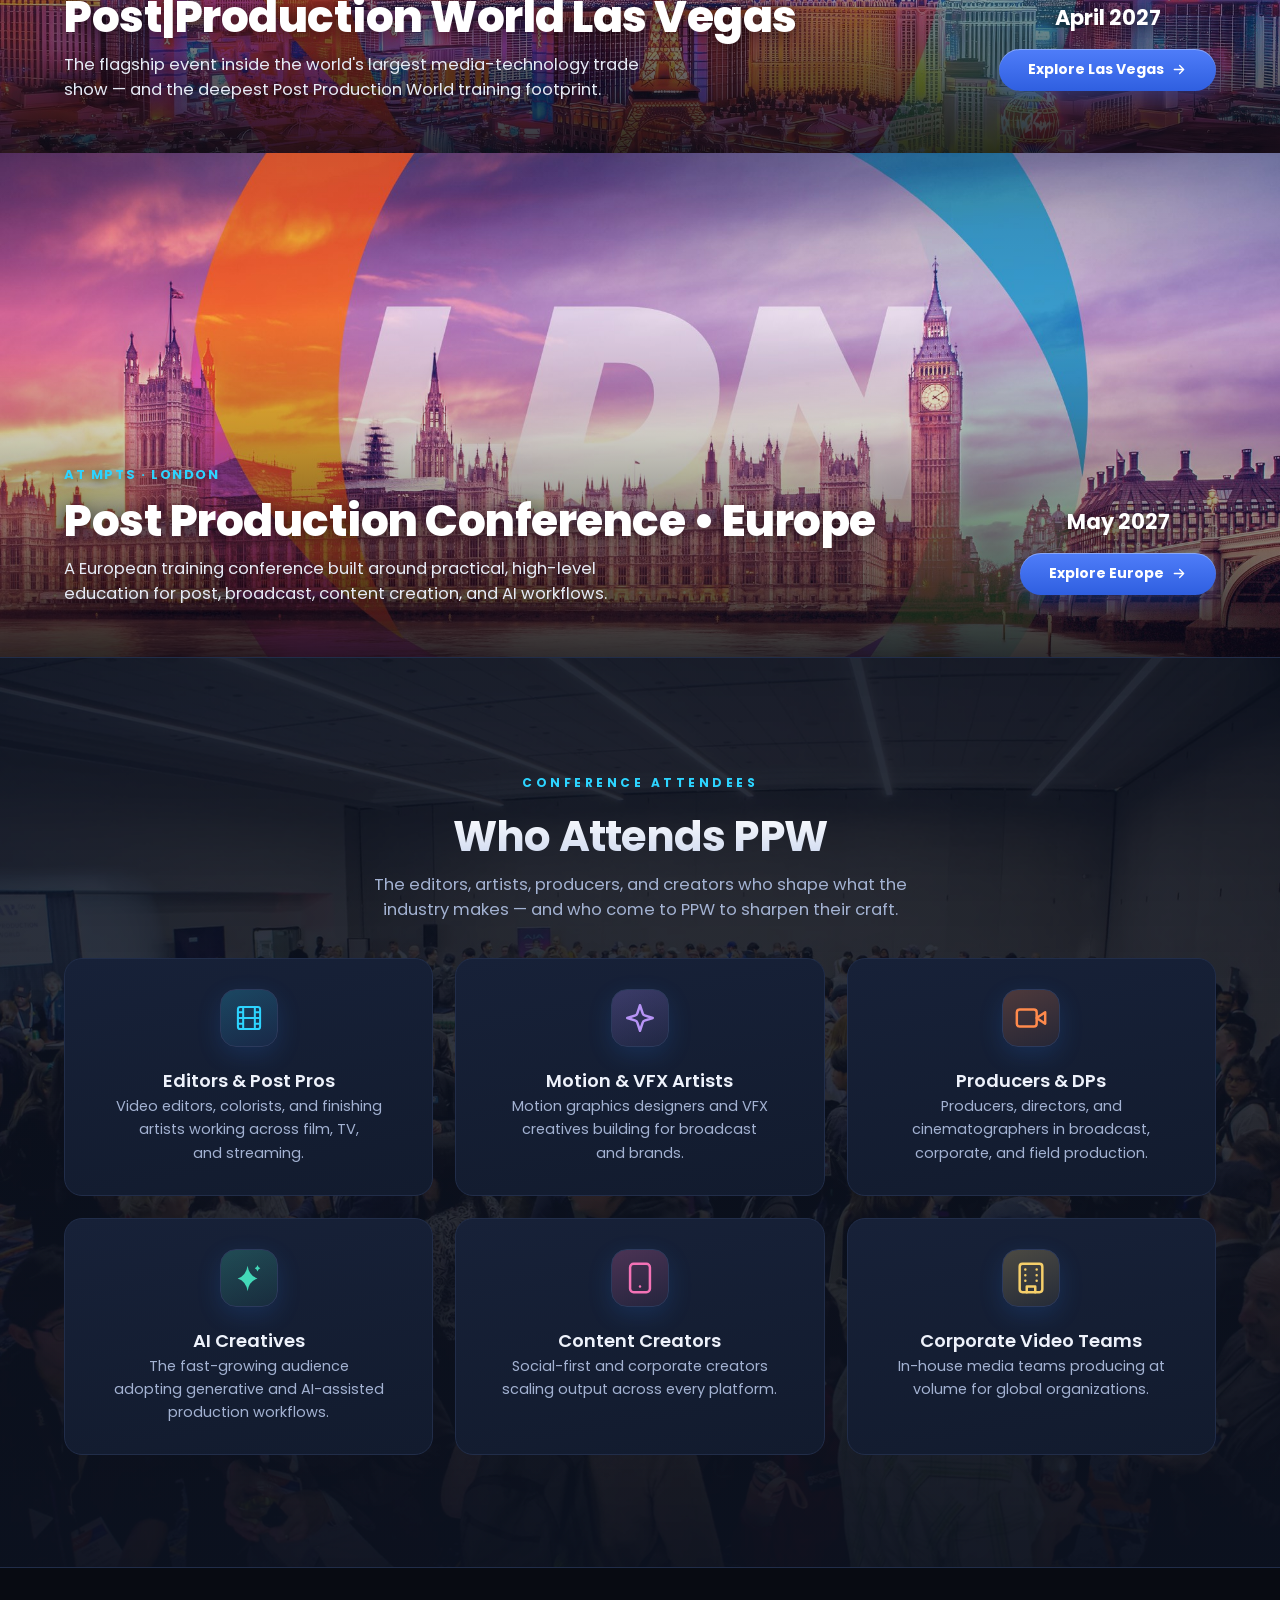
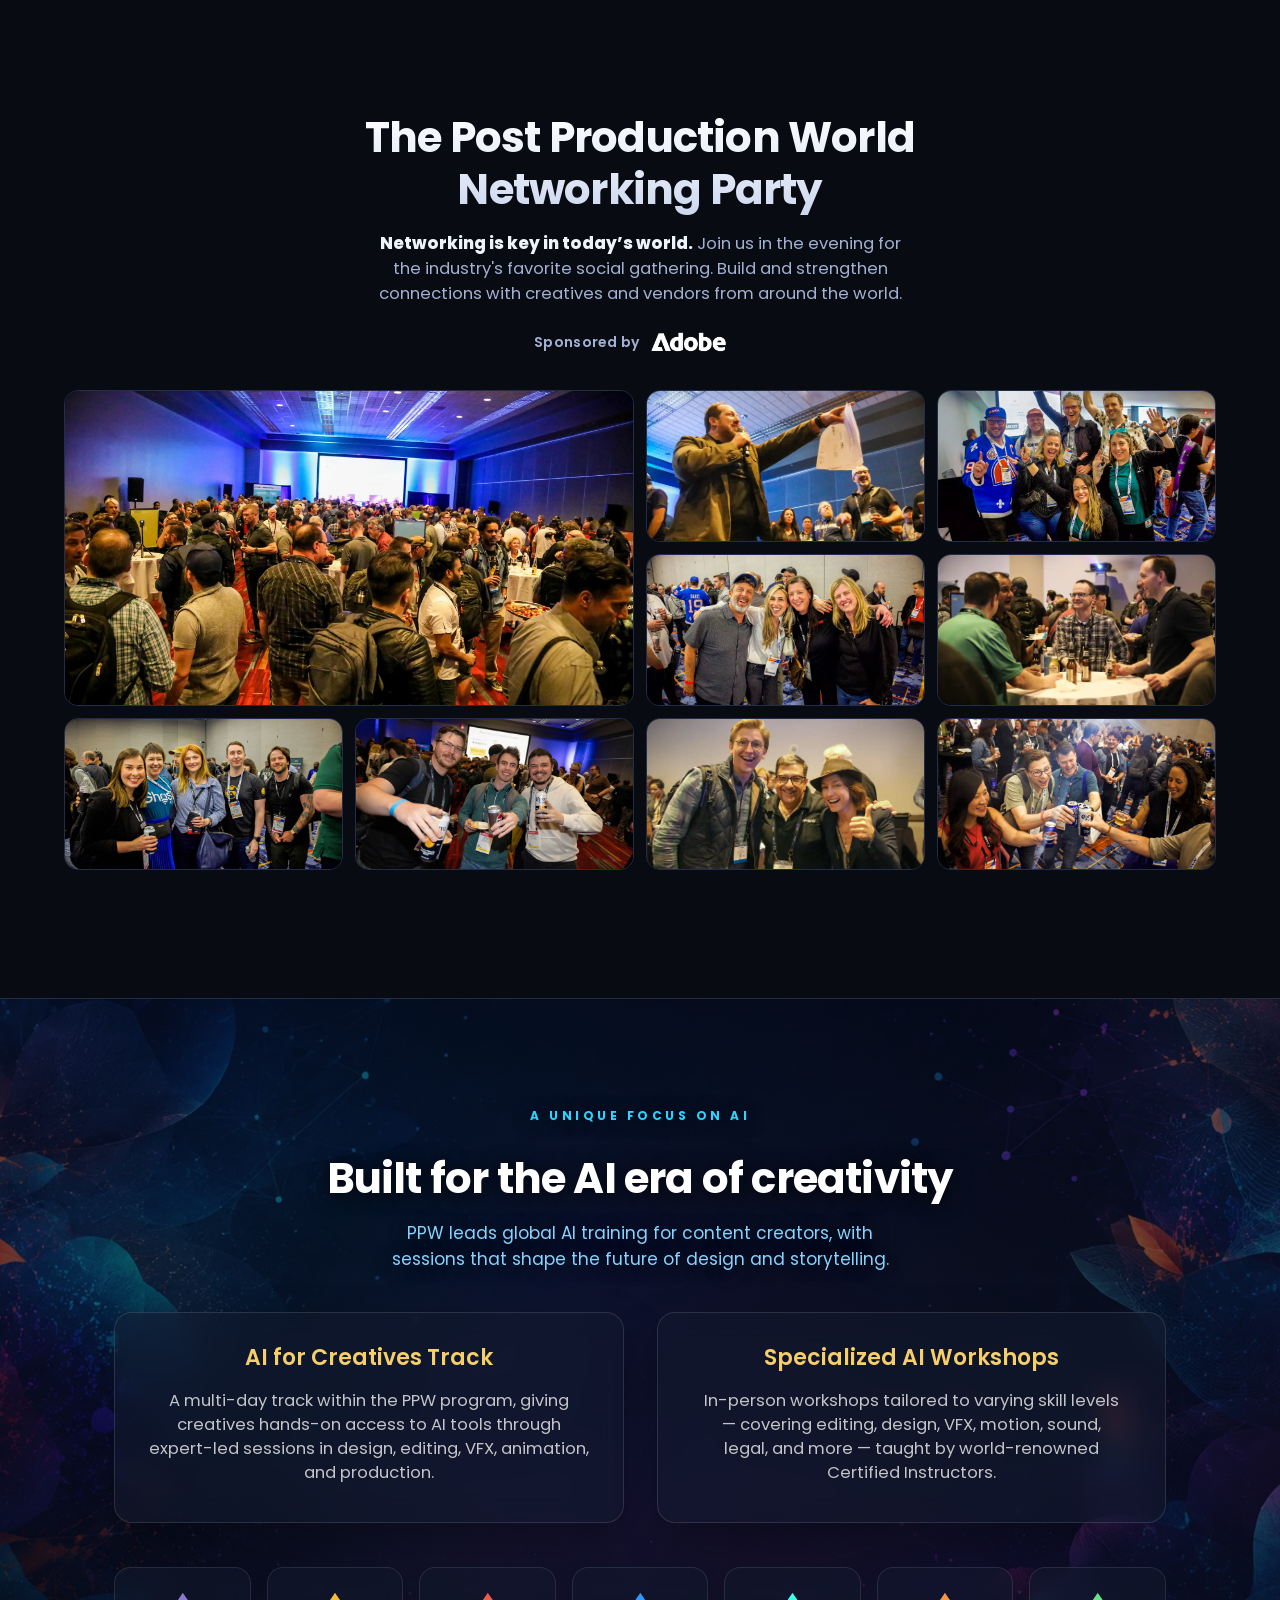
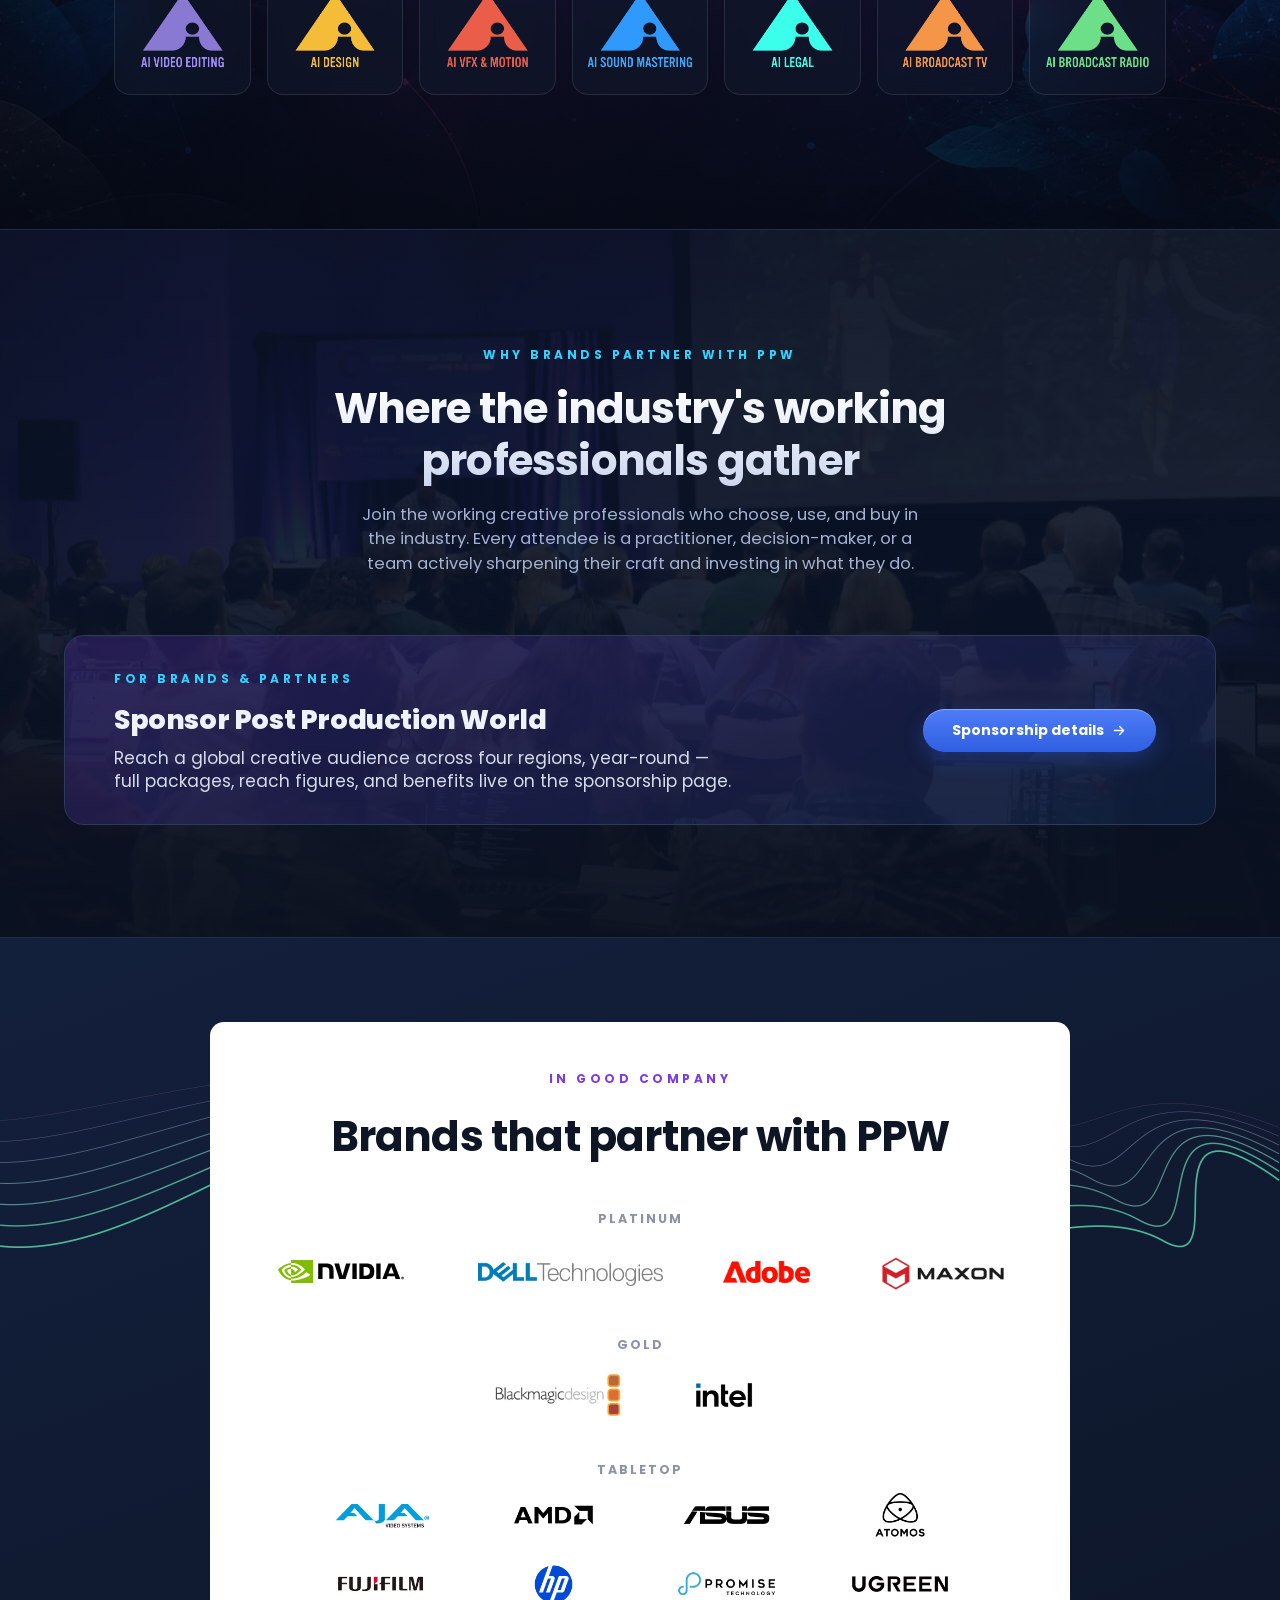
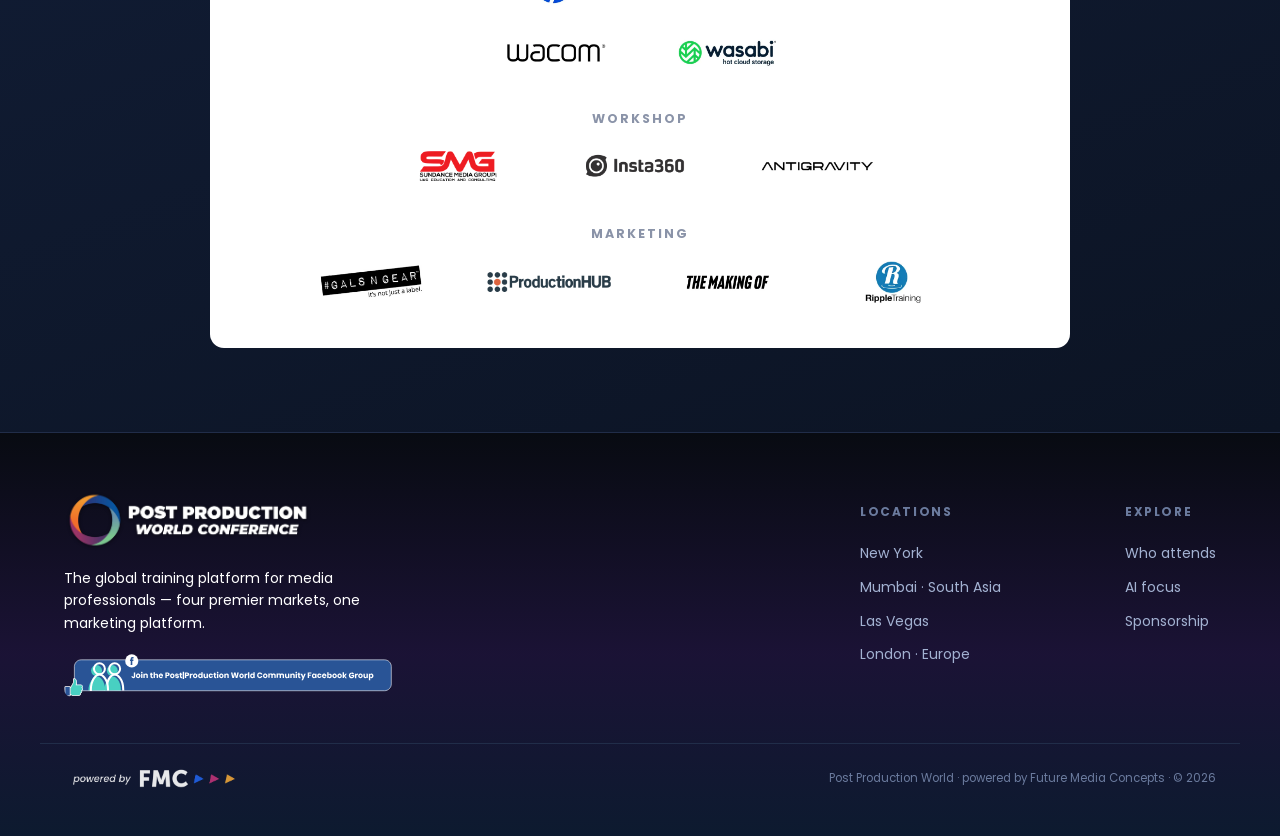
==== commit b14fd19f: "Contact cards unified to Megan's orange style, section titles 700, AI heading gold, footer align - G" ====
--- a/index.html
+++ b/index.html
@@ -188,7 +188,7 @@
   @media(max-width:600px){.ai-wrap{padding:30px}}
   .ai-cards{display:grid;grid-template-columns:1fr 1fr;gap:33px;margin-top:40px}
   @media(max-width:760px){.ai-cards{grid-template-columns:1fr}}
-  .ai-card h3{font-size:22px;margin:0 0 14px;font-weight:600;color:#f19399}
+  .ai-card h3{font-size:22px;margin:0 0 14px;font-weight:600;color:#f6cf6a}
   .ai-card p{margin:0;color:#c3c5c8;font-size:16.5px;line-height:1.45}
   .ai-badge svg{width:50px;height:50px}
   .ai-badge .bl{font-size:13px;font-weight:700;letter-spacing:.2px;color:var(--ink);line-height:1.25}
@@ -303,7 +303,7 @@
   #attendees .sec-head{margin-bottom:36px}
   .sec-kicker{font-size:12px;letter-spacing:3.5px;text-transform:uppercase;color:var(--accent-2);font-weight:700;display:inline-block;margin-bottom:0px}
   #ai .sec-kicker{margin-bottom:11px}
-  .sec-title{font-size:clamp(28px,4vw,42px);font-weight:800;letter-spacing:-.8px;line-height:1.24;padding-bottom:.14em;background:linear-gradient(180deg,#fff,#c9d5ee);-webkit-background-clip:text;background-clip:text;color:transparent;margin-top:16px}
+  .sec-title{font-size:clamp(28px,4vw,42px);font-weight:700;letter-spacing:-.8px;line-height:1.24;padding-bottom:.14em;background:linear-gradient(180deg,#fff,#c9d5ee);-webkit-background-clip:text;background-clip:text;color:transparent;margin-top:16px}
   .city-sec{border-top:0}
   #locations{padding:97px 0 0;min-height:auto}
   #locations .sec-title{font-size:44px}
@@ -411,7 +411,7 @@
   .lb-overlay{position:fixed;inset:0;background:rgba(5,8,16,.86);backdrop-filter:blur(6px);display:none;align-items:center;justify-content:center;z-index:300;padding:40px;cursor:zoom-out}
   .lb-overlay.open{display:flex}
   .lb-overlay img{max-width:min(1000px,92vw);max-height:86vh;border-radius:14px;box-shadow:0 0 0 1px rgba(255,255,255,.14),0 30px 80px rgba(0,0,0,.65),0 0 70px rgba(124,58,237,.35);cursor:default}
-  .foot-inner > .foot-col:nth-child(2){transform:translateX(-20px)}
+  .foot-inner > .foot-col:nth-child(2){transform:translateX(-18px)}
   /* Dan's wavy lines behind the sponsor wall, entering from left+right */
   .sponsors-light{background:linear-gradient(160deg,#13203c,#0c1424)!important;border-top:1px solid var(--line)!important;position:relative;overflow:hidden;padding:84px 0 84px!important}
   .sponsors-light::before{content:"";position:absolute;left:0;right:0;top:140px;aspect-ratio:2560/340;background:url(ppw-assets/wavy-lines.webp) center/100% 100% no-repeat;opacity:.7;pointer-events:none;z-index:0}
